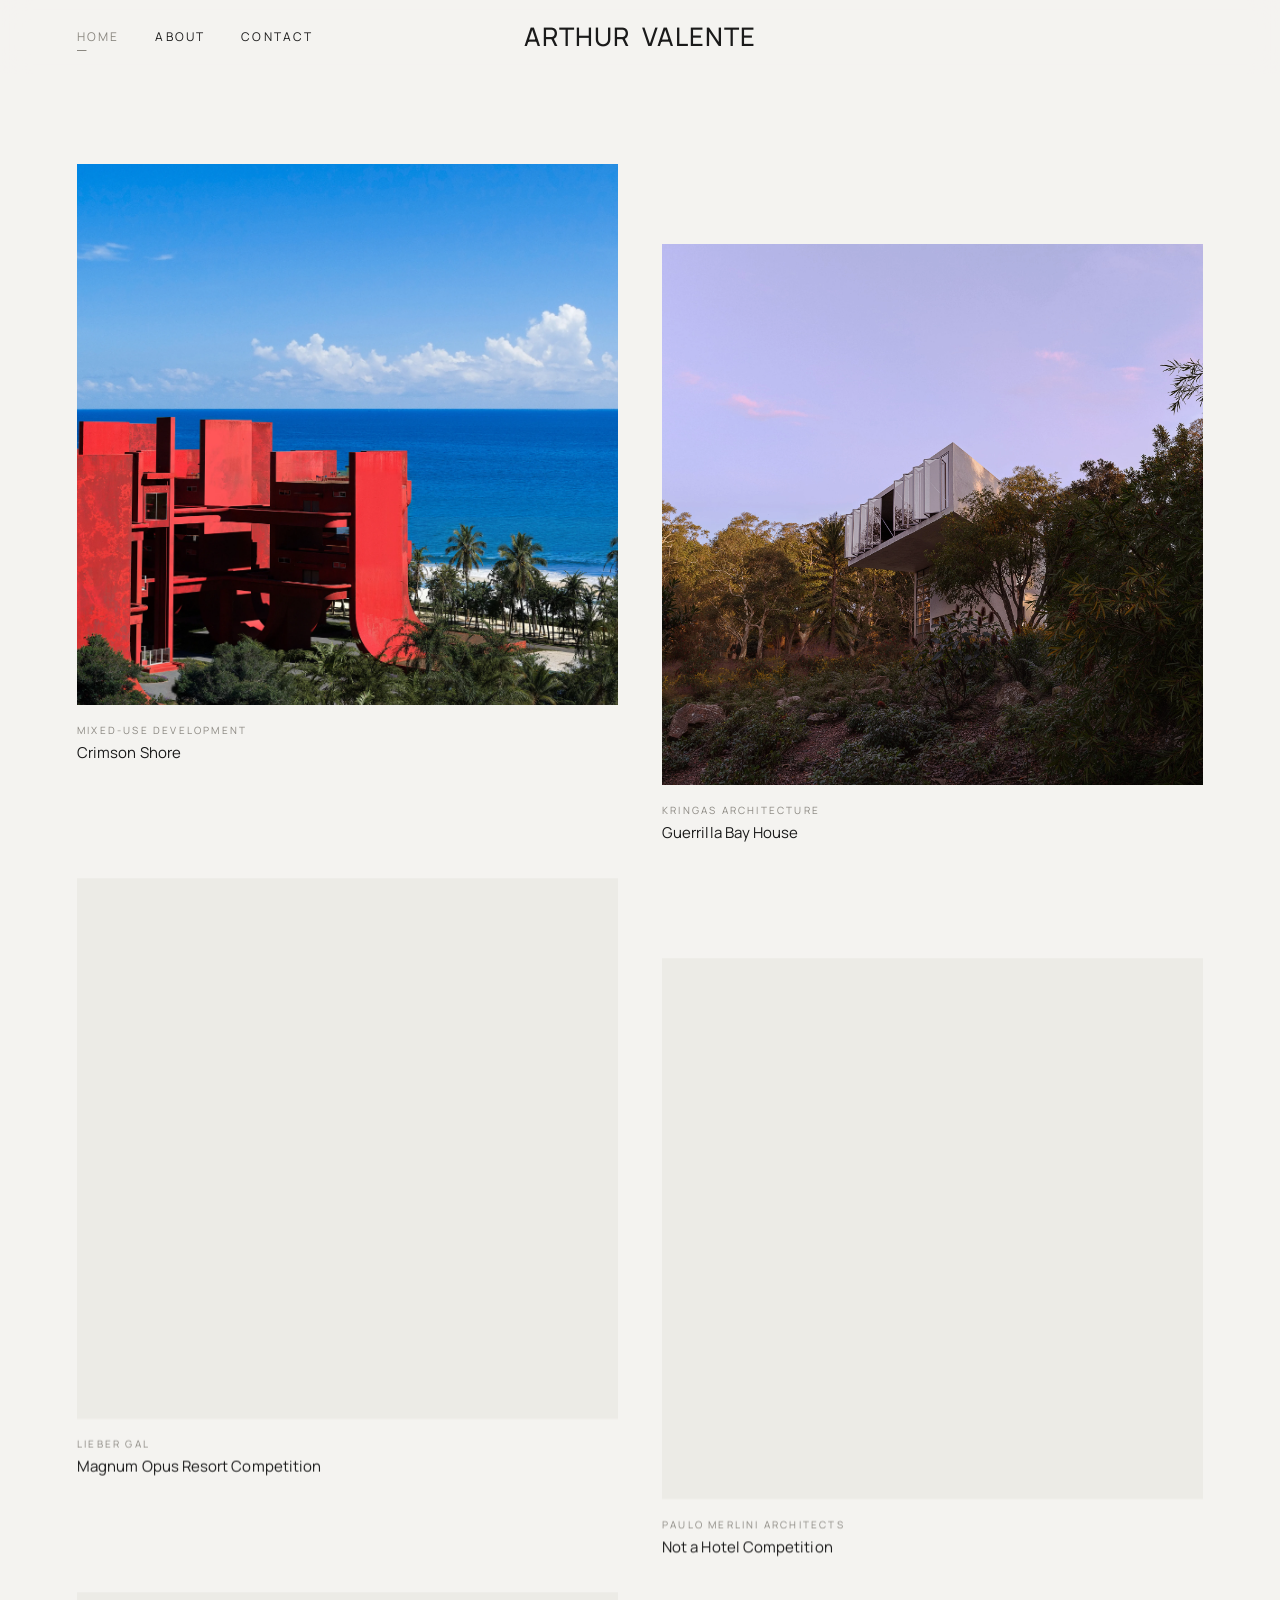
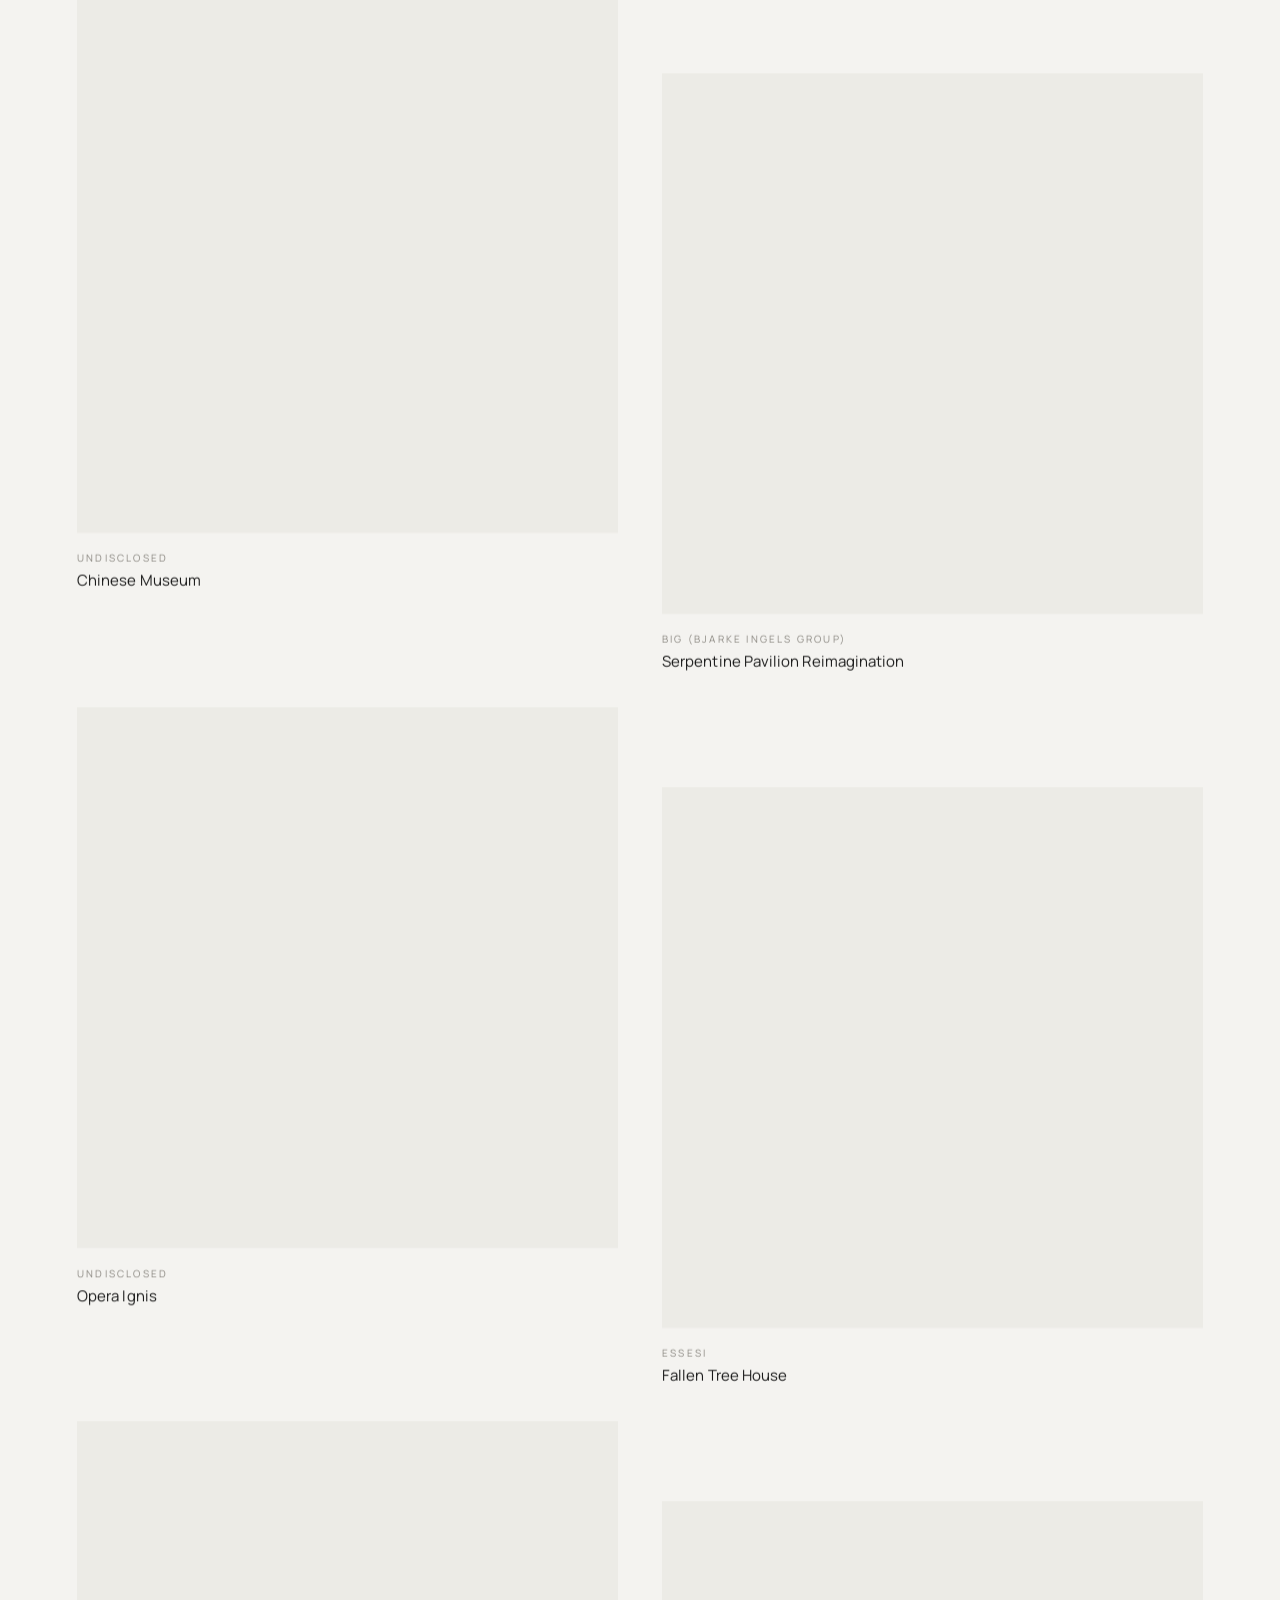
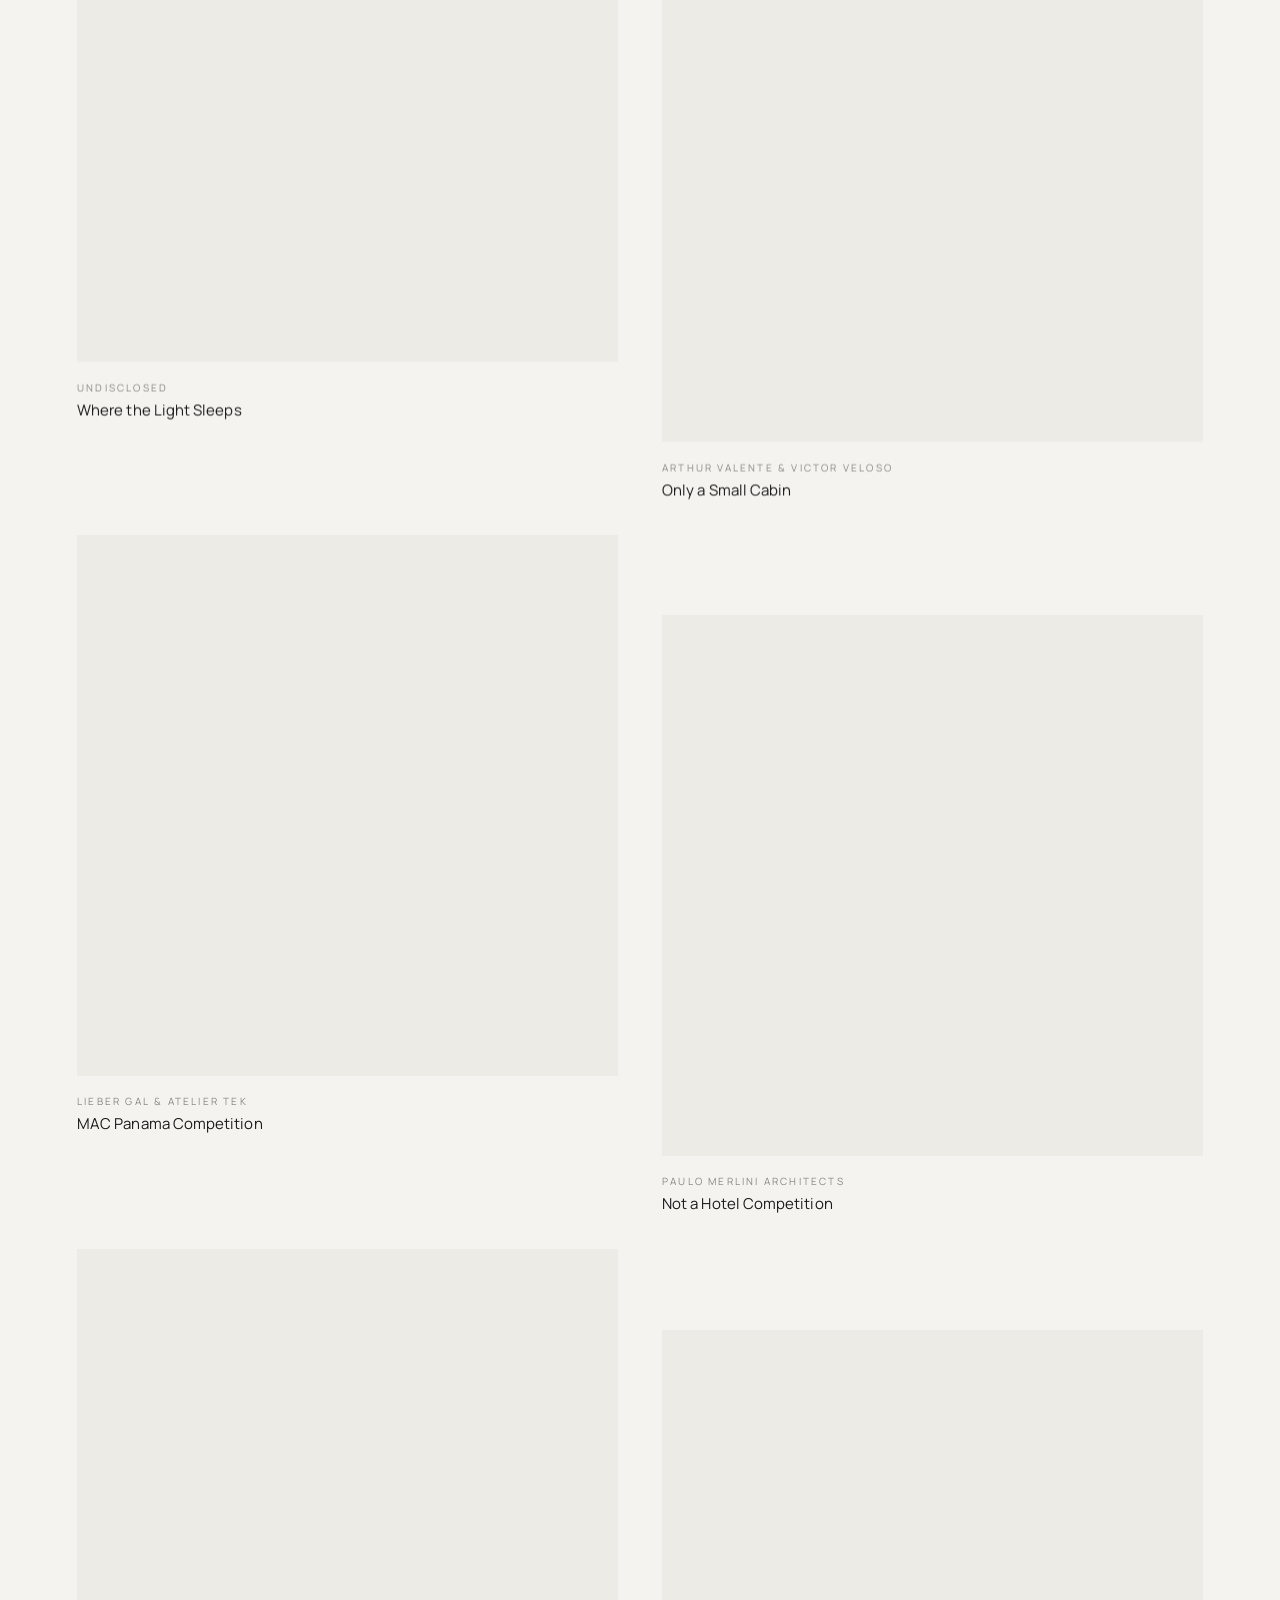
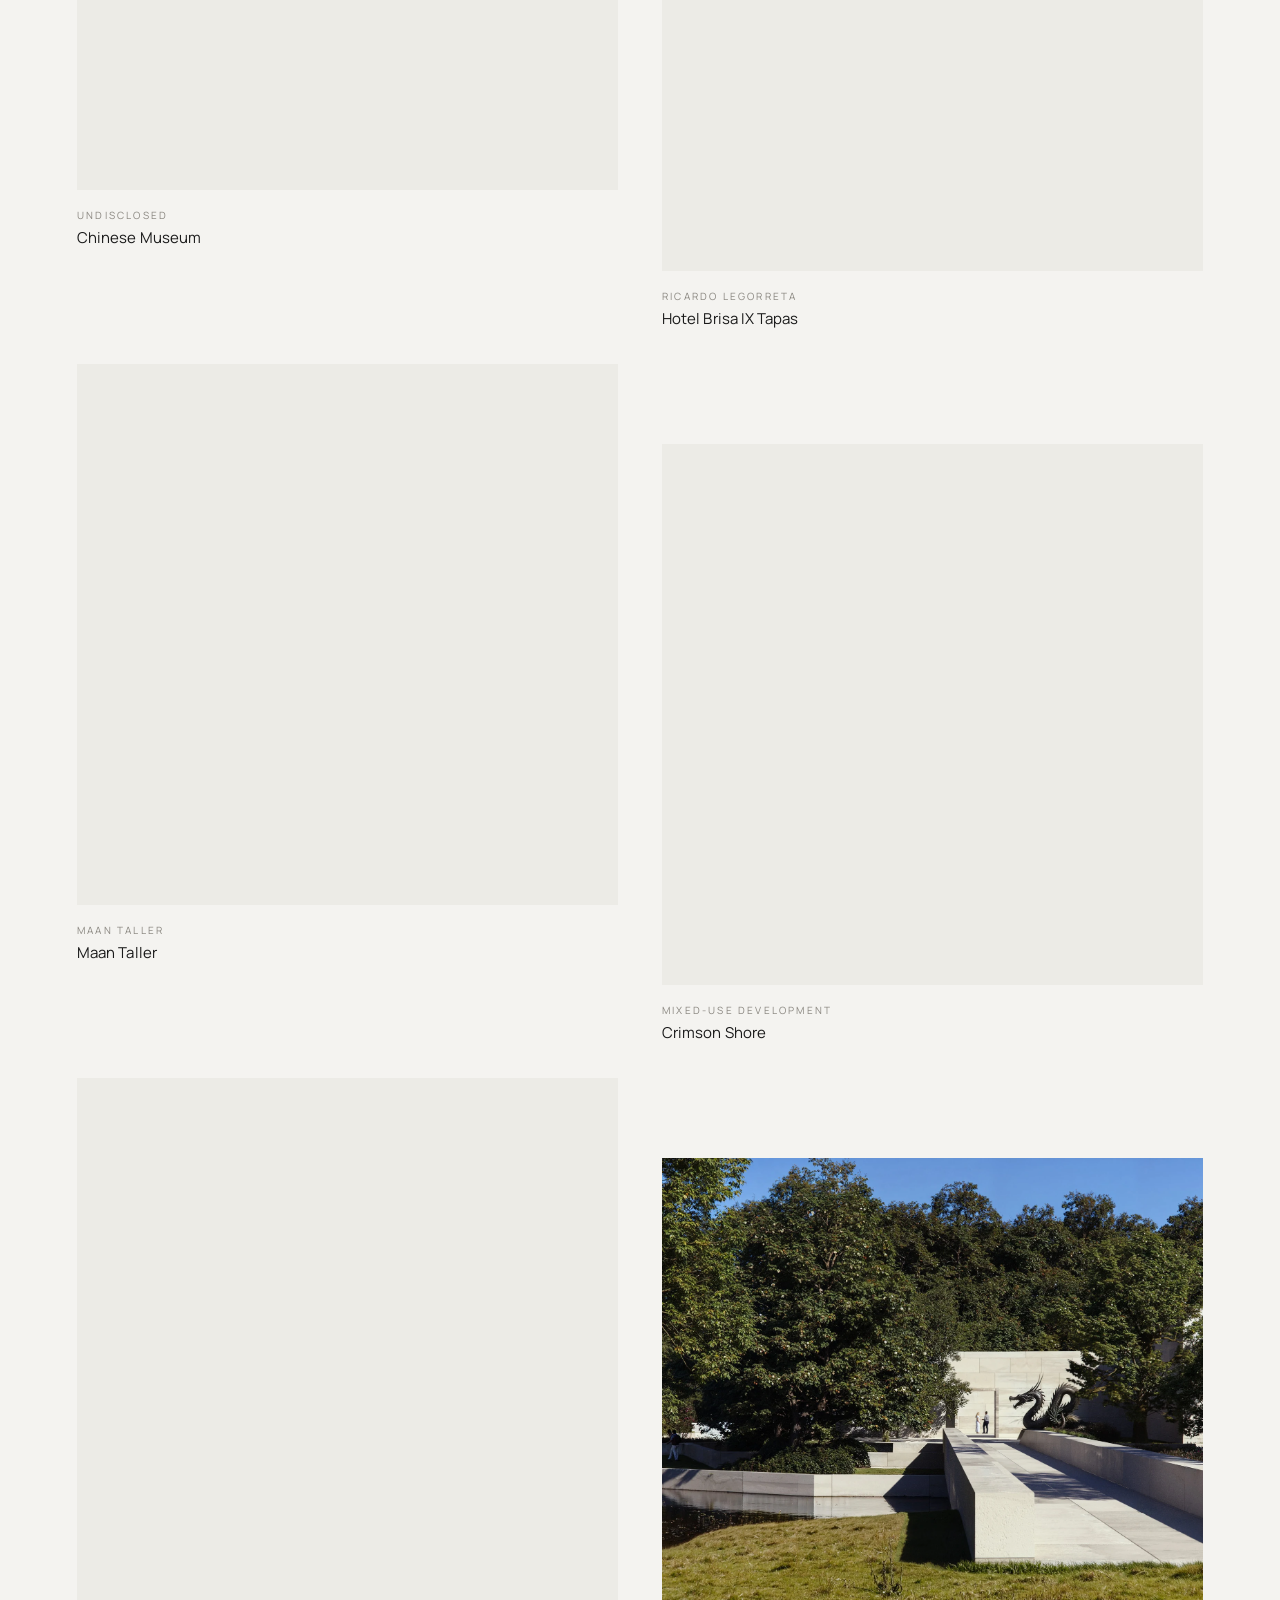
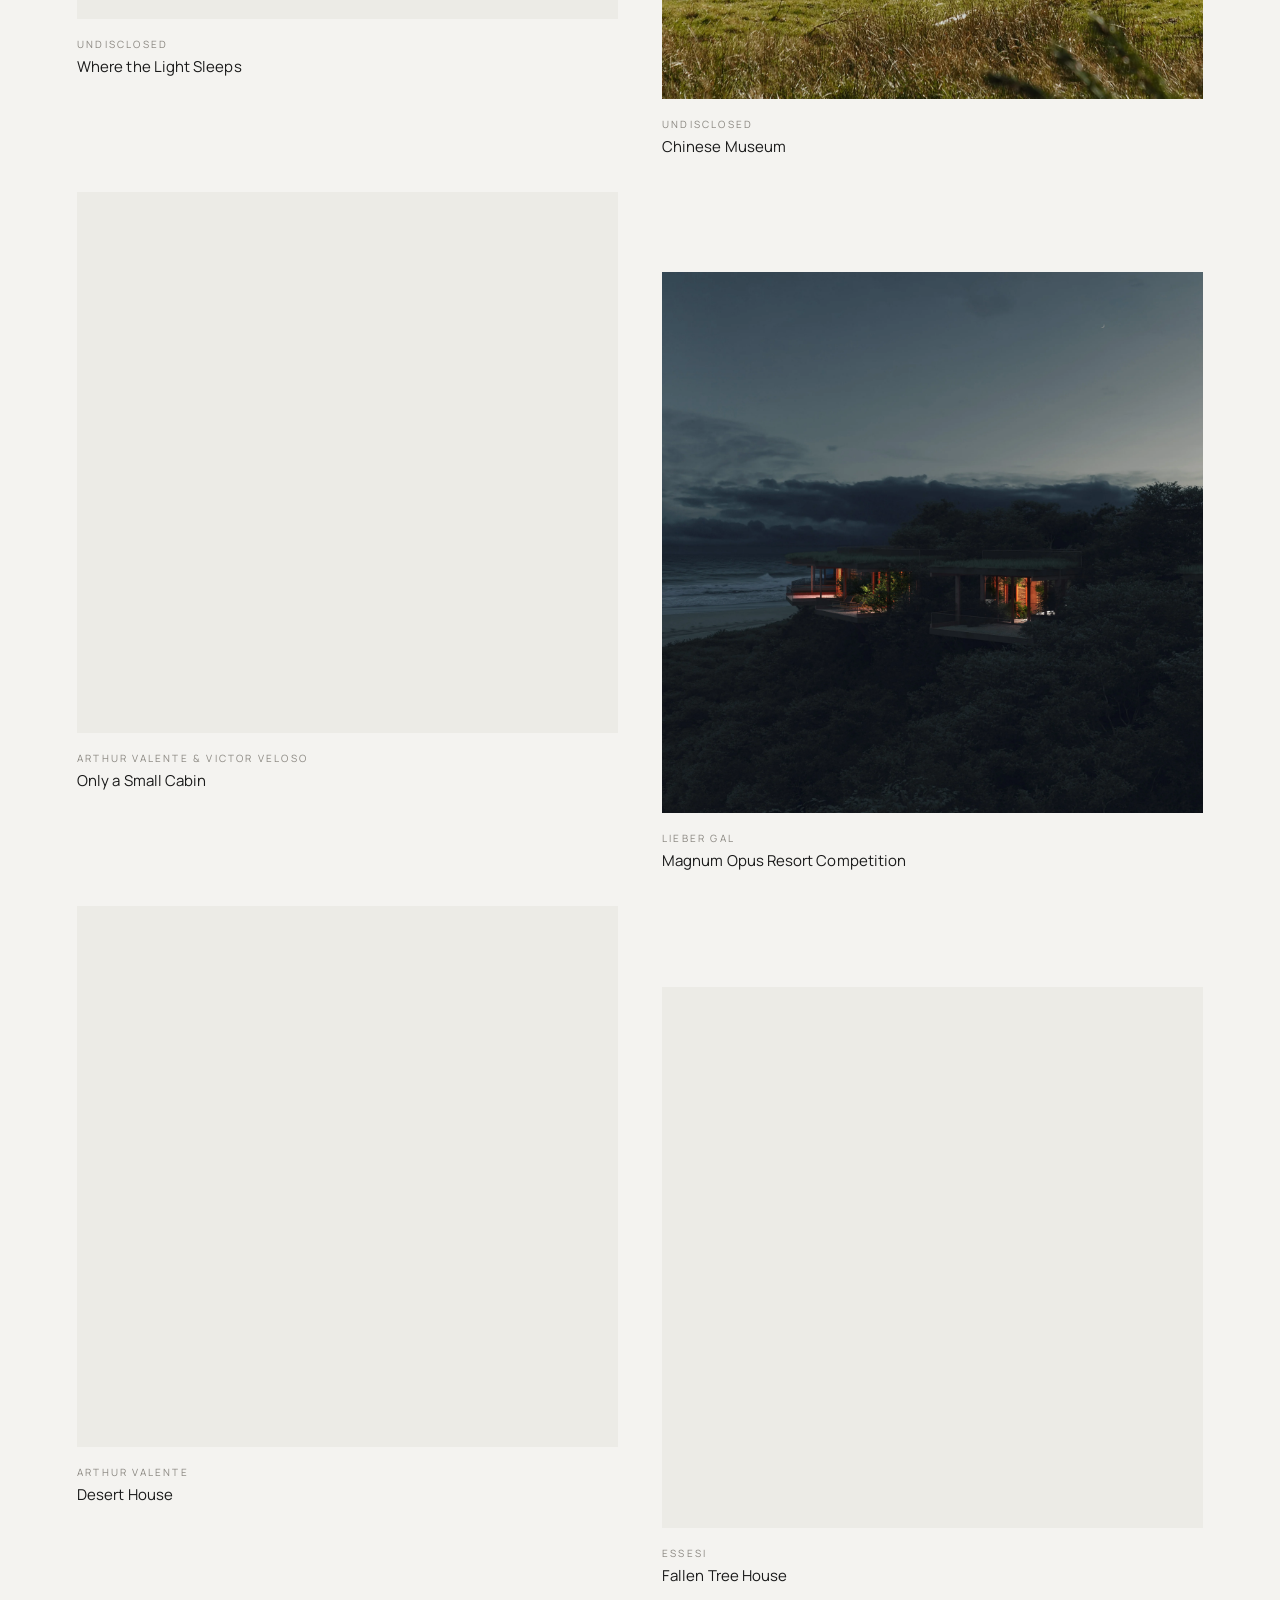
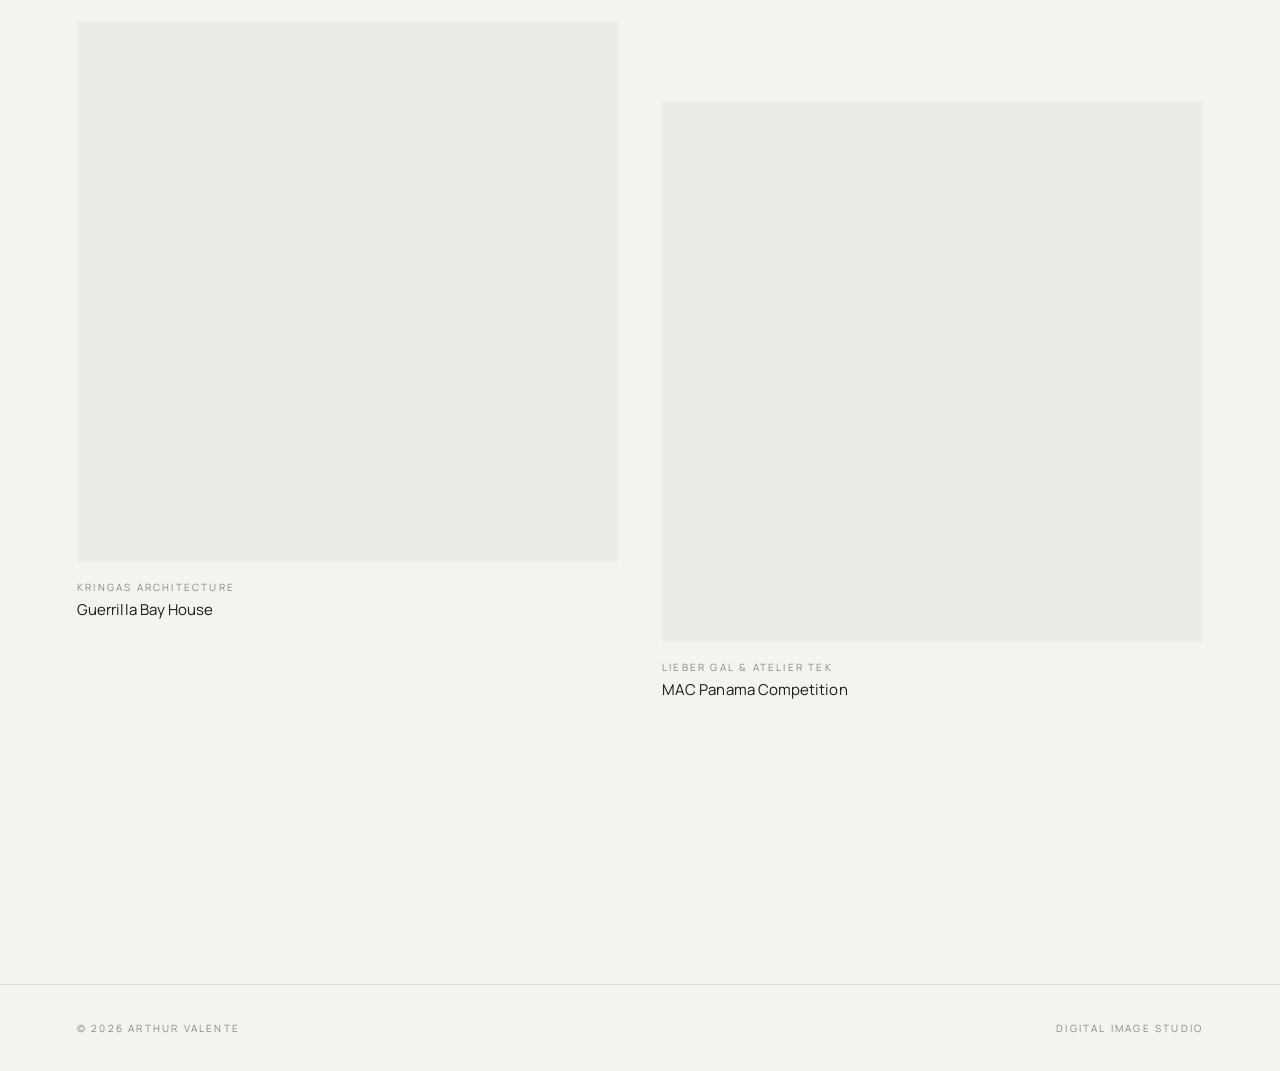
==== index.html @ 37b12c0d "Add Guerrilla Bay House project + SEO improvements (JSON-LD, meta tags, about paragraph)" ====
<!DOCTYPE html>
<html lang="en">
<head>
  <meta charset="UTF-8"/>
  <meta name="viewport" content="width=device-width, initial-scale=1.0"/>
  <meta name="description" content="Architectural visualization by Arthur Valente at arthurvalente.com. Senior artist formerly at MIR and Brick Visual, working with architects worldwide."/>
  <title>Arthur Valente | arthurvalente.com — Architectural Visualization</title>

  <!-- Favicon & icons -->
  <link rel="icon" type="image/svg+xml" href="favicon.svg"/>
  <link rel="apple-touch-icon" href="favicon.svg"/>

  <!-- Open Graph / social preview -->
  <meta property="og:type" content="website"/>
  <meta property="og:url" content="https://arthurvalente.com/"/>
  <meta property="og:title" content="Arthur Valente — Architectural Visualization"/>
  <meta property="og:description" content="Architectural visualization by Arthur Valente at arthurvalente.com. Senior artist formerly at MIR and Brick Visual, working with architects worldwide."/>
  <meta property="og:image" content="https://arthurvalente.com/Crimson_Shore1.webp"/>
  <meta property="og:image:width" content="1600"/>
  <meta property="og:image:height" content="1600"/>
  <meta property="og:site_name" content="Arthur Valente"/>
  <meta name="twitter:card" content="summary_large_image"/>
  <meta name="twitter:title" content="Arthur Valente — Architectural Visualization"/>
  <meta name="twitter:description" content="Architectural visualization by Arthur Valente at arthurvalente.com. Senior artist formerly at MIR and Brick Visual, working with architects worldwide."/>
  <meta name="twitter:image" content="https://arthurvalente.com/Crimson_Shore1.webp"/>

  <!-- Structured data: Person schema for SEO -->
  <script type="application/ld+json">
  {
    "@context": "https://schema.org",
    "@type": "Person",
    "name": "Arthur Valente",
    "jobTitle": "Architectural Visualization Artist",
    "nationality": "Brazilian",
    "url": "https://arthurvalente.com",
    "sameAs": [
      "https://www.behance.net/arthursvalente",
      "https://www.cgarchitect.com/members/arthursvalente",
      "https://www.linkedin.com/in/arthur-valente-7b4149216/",
      "https://www.instagram.com/arthursvalente/"
    ]
  }
  </script>
  <link rel="preconnect" href="https://fonts.googleapis.com"/>
  <link rel="preconnect" href="https://fonts.gstatic.com" crossorigin/>
  <link href="https://fonts.googleapis.com/css2?family=Manrope:wght@200;300;400;500;600&display=swap" rel="stylesheet"/>
  <link rel="stylesheet" href="styles.css?v=15"/>
  <link rel="preload" as="image" href="2548_NOH_Among the Trees_emberatelier.com.webp" fetchpriority="high"/>
</head>
<body>

  <nav class="site-nav">
    <a class="nav-logo" href="index.html">ARTHUR&nbsp;&nbsp;VALENTE</a>
    <ul class="nav-links">
      <li><a href="index.html">Home</a></li>
      <li><a href="about.html">About</a></li>
      <li><a href="contact.html">Contact</a></li>
    </ul>
  </nav>

  <main class="work">
    <div class="columns-wrap">
      <div class="col col-left" id="colLeft"></div>
      <div class="col col-right" id="colRight"></div>
    </div>
  </main>

  <footer>
    <span>© 2026 Arthur Valente</span>
    <span>Digital Image Studio</span>
  </footer>

  <script src="projects.js?v=31"></script>
  <script src="app.js?v=7"></script>
  <script>
    (function () {
      var colLeft = document.getElementById('colLeft');
      var colRight = document.getElementById('colRight');

      var globalIndex = 0;
      function renderColumn(target, entries) {
        var html = '';
        entries.forEach(function (entry) {
          var project = window.PROJECT_MAP[entry.slug];
          if (!project) return;
          var img = project.images[entry.image];
          if (!img) return;
          var isPriority = globalIndex < 2;
          var loadingAttr = isPriority ? 'eager' : 'lazy';
          var fetchAttr   = isPriority ? 'high' : 'low';
          var positionStyle = img.position ? ' style="object-position:' + img.position + ';"' : '';
          var aspectAttr = entry.aspect ? ' data-aspect="' + entry.aspect + '"' : '';
          // Prefer image's own alt (rich, descriptive); fall back to title + caption
          var altText = img.alt || (project.title + (img.caption ? ' · ' + img.caption : ''));
          var altEscaped = altText.replace(/"/g, '&quot;');
          html +=
            '<a class="project-card" href="project.html?slug=' + encodeURIComponent(project.slug) +
            '"' + aspectAttr + ' data-cursor="image" data-cursor-label="" data-reveal>' +
              '<div class="card-inner">' +
                '<div class="media">' +
                  '<img src="' + img.src + '" alt="' + altEscaped + '"' +
                    ' loading="' + loadingAttr + '" decoding="async" fetchpriority="' + fetchAttr + '"' +
                    positionStyle + '/>' +
                '</div>' +
                '<div class="project-meta">' +
                  '<p class="project-sub">' + project.client + '</p>' +
                  '<p class="project-title">' + project.title + '</p>' +
                '</div>' +
              '</div>' +
            '</a>';
          globalIndex++;
        });
        target.innerHTML = html;
      }

      renderColumn(colLeft, window.GRID.left);
      renderColumn(colRight, window.GRID.right);

      // Re-run reveal + lazy setup for freshly inserted elements
      var cards = document.querySelectorAll('.project-card');
      var io = new IntersectionObserver(function (entries) {
        entries.forEach(function (entry) {
          if (entry.isIntersecting) {
            entry.target.classList.add('visible');
            io.unobserve(entry.target);
          }
        });
      }, { threshold: 0.08, rootMargin: '0px 0px -40px 0px' });

      cards.forEach(function (card, i) {
        // Subtle staggered delay based on position in column
        var col = card.parentElement;
        var siblings = Array.prototype.slice.call(col.children);
        var localIdx = siblings.indexOf(card);
        card.style.transitionDelay = (Math.min(localIdx, 5) * 45) + 'ms';
        io.observe(card);

        var media = card.querySelector('.media');
        var img = media.querySelector('img');
        if (img.complete && img.naturalWidth > 0) {
          media.classList.add('loaded');
        } else {
          img.addEventListener('load', function () { media.classList.add('loaded'); }, { once: true });
          img.addEventListener('error', function () { media.classList.add('loaded'); }, { once: true });
        }
      });

      // ────────────────────────────────────────────────────────────────────
      // PARALLAX — left column drifts down, right column drifts up.
      // Subtle, ~40px max offset on a long page. Lerp-smoothed.
      // Skipped on touch devices and reduced-motion users.
      // ────────────────────────────────────────────────────────────────────
      var prefersReduced = window.matchMedia('(prefers-reduced-motion: reduce)').matches;
      var isCoarse = window.matchMedia('(pointer: coarse)').matches;
      if (!prefersReduced && !isCoarse) {
        var leftInners  = document.querySelectorAll('.col-left  .card-inner');
        var rightInners = document.querySelectorAll('.col-right .card-inner');
        var speed = 0.018;  // gentler — aspect ratios vary so columns aren't symmetric
        var maxOffset = 24; // tight cap to prevent visual mis-pairing
        var currentY = 0, targetY = 0, rafId = null;

        function clamp(v, min, max) { return Math.max(min, Math.min(max, v)); }

        function tick() {
          currentY += (targetY - currentY) * 0.1;
          var raw = currentY * speed;
          var off = clamp(raw, -maxOffset, maxOffset);
          var yLeft  = off.toFixed(2);
          var yRight = (-off).toFixed(2);
          for (var i = 0; i < leftInners.length;  i++) leftInners[i].style.transform  = 'translate3d(0,' + yLeft  + 'px,0)';
          for (var j = 0; j < rightInners.length; j++) rightInners[j].style.transform = 'translate3d(0,' + yRight + 'px,0)';
          if (Math.abs(targetY - currentY) > 0.4) {
            rafId = requestAnimationFrame(tick);
          } else {
            rafId = null;
          }
        }

        window.addEventListener('scroll', function () {
          targetY = window.scrollY;
          if (!rafId) rafId = requestAnimationFrame(tick);
        }, { passive: true });
      }
    })();
  </script>
</body>
</html>
---- styles.css ----
/* ==========================================================================
   Arthur Valente — Architectural Visualization Studio
   Shared design system
   ========================================================================== */

*, *::before, *::after { box-sizing: border-box; margin: 0; padding: 0; }

:root {
  /* Palette */
  --bg: #f4f3f0;
  --bg-soft: #ecebe6;
  --ink: #1a1a1a;
  --ink-soft: #2a2a2a;
  --muted: #8a8780;
  --muted-soft: #b8b5ad;
  --line: #dedbd2;
  --line-soft: #e8e6df;

  /* Typography */
  --font: 'Manrope', 'Inter', 'Helvetica Neue', sans-serif;

  /* Easing */
  --ease-out-expo: cubic-bezier(0.16, 1, 0.3, 1);
  --ease-in-out-cubic: cubic-bezier(0.65, 0, 0.35, 1);
  --ease-out-cubic: cubic-bezier(0.33, 1, 0.68, 1);
  --ease-in-out-quart: cubic-bezier(0.76, 0, 0.24, 1);
  --ease-out-quart: cubic-bezier(0.25, 1, 0.5, 1);

  /* Durations */
  --t-fast: 220ms;
  --t-mid: 400ms;
  --t-slow: 700ms;
  --t-page: 340ms;

  /* Layout */
  --pad-x-desktop: clamp(40px, 6vw, 120px);
  --pad-x-mobile: 22px;
  --grid-gap: clamp(16px, 2vw, 28px);
}

html { background: var(--bg); }
body {
  background: var(--bg);
  color: var(--ink);
  font-family: var(--font);
  font-weight: 400;
  min-height: 100vh;
  overflow-x: hidden;
  -webkit-font-smoothing: antialiased;
  -moz-osx-font-smoothing: grayscale;
  text-rendering: optimizeLegibility;
}

img {
  display: block;
  max-width: 100%;
  -webkit-user-drag: none;
  -khtml-user-drag: none;
  -moz-user-drag: none;
  -o-user-drag: none;
  user-drag: none;
  -webkit-user-select: none;
  -moz-user-select: none;
  -ms-user-select: none;
  user-select: none;
  -webkit-touch-callout: none; /* iOS long-press save */
  pointer-events: none; /* clicks pass to parent .media for lightbox/nav */
}
a { color: inherit; text-decoration: none; }
button { font-family: inherit; background: none; border: none; cursor: pointer; color: inherit; }

::selection { background: var(--ink); color: var(--bg); }

/* ──────────────────────────────────────────────────────────────────────────
   PAGE TRANSITIONS
   ────────────────────────────────────────────────────────────────────────── */
.page-veil {
  position: fixed; inset: 0; z-index: 9000;
  background: var(--bg);
  pointer-events: none;
  opacity: 0;
  transition: opacity var(--t-page) var(--ease-in-out-quart);
}
.page-veil.in { opacity: 1; pointer-events: auto; }

body {
  opacity: 0;
  transition: opacity var(--t-page) var(--ease-out-expo);
}
body.loaded { opacity: 1; }

/* ──────────────────────────────────────────────────────────────────────────
   NAVIGATION
   ────────────────────────────────────────────────────────────────────────── */
nav.site-nav {
  position: fixed; top: 0; left: 0; right: 0; z-index: 100;
  display: flex; align-items: center;
  padding: 22px var(--pad-x-desktop);
  background: rgba(244, 243, 240, 0.78);
  backdrop-filter: saturate(140%) blur(14px);
  -webkit-backdrop-filter: saturate(140%) blur(14px);
  border-bottom: 1px solid transparent;
  transition: border-color var(--t-mid) var(--ease-out-cubic),
              padding var(--t-mid) var(--ease-out-cubic),
              background-color var(--t-mid) var(--ease-out-cubic);
}
nav.site-nav.scrolled {
  border-bottom-color: var(--line);
  padding-top: 14px; padding-bottom: 14px;
  background: rgba(244, 243, 240, 0.92);
}

.nav-links { display: flex; gap: 36px; list-style: none; }
.nav-links a {
  position: relative;
  display: inline-block;
  font-size: 12px; font-weight: 400;
  letter-spacing: 0.18em;
  text-transform: uppercase;
  color: var(--ink);
  padding: 6px 0;
  transition: color var(--t-fast) var(--ease-out-cubic);
}
.nav-links a::after {
  content: '';
  position: absolute;
  left: 0; right: 0; bottom: 0;
  height: 1px;
  background: currentColor;
  transform: scaleX(0);
  transform-origin: right center;
  transition: transform var(--t-mid) var(--ease-in-out-cubic);
}
.nav-links a:hover::after { transform: scaleX(1); transform-origin: left center; }
.nav-links a.active { color: var(--muted); }
.nav-links a.active::after {
  transform: scaleX(0.22);
  transform-origin: left center;
  background: var(--muted);
}

.nav-logo {
  position: absolute; left: 50%; transform: translateX(-50%);
  font-size: clamp(22px, 2vw, 28px);
  font-weight: 500;
  letter-spacing: 0.04em;
  white-space: nowrap;
  color: var(--ink);
  transition: opacity var(--t-fast) var(--ease-out-cubic);
}
.nav-logo:hover { opacity: 0.55; }

/* ──────────────────────────────────────────────────────────────────────────
   CUSTOM CURSOR
   ────────────────────────────────────────────────────────────────────────── */
.cursor-dot, .cursor-ring {
  position: fixed; top: 0; left: 0;
  pointer-events: none;
  border-radius: 50%;
  z-index: 9998;
  mix-blend-mode: difference;
  will-change: transform;
  opacity: 0;
  transition: opacity 0.3s ease;
}
body.cursor-ready .cursor-dot,
body.cursor-ready .cursor-ring { opacity: 1; }

.cursor-dot {
  width: 5px; height: 5px;
  background: #ffffff;
  transform: translate3d(-50%, -50%, 0);
  transition: opacity 0.3s ease, transform 0.18s var(--ease-out-cubic),
              width 0.3s var(--ease-out-cubic), height 0.3s var(--ease-out-cubic);
}

.cursor-ring {
  width: 34px; height: 34px;
  border: 1px solid #ffffff;
  display: flex; align-items: center; justify-content: center;
  transition: opacity 0.3s ease,
              width 0.45s var(--ease-out-expo),
              height 0.45s var(--ease-out-expo),
              background-color 0.3s var(--ease-out-cubic),
              border-color 0.3s var(--ease-out-cubic);
}
.cursor-ring .cursor-label {
  font-size: 9px;
  letter-spacing: 0.22em;
  color: #fff;
  text-transform: uppercase;
  opacity: 0;
  transition: opacity 0.25s var(--ease-out-cubic);
  transform: translateY(0);
}

.cursor-ring.hover-img {
  width: 58px; height: 58px;
  background: rgba(255, 255, 255, 0.06);
}
.cursor-ring.hover-img .cursor-label { opacity: 0.95; font-size: 8px; letter-spacing: 0.18em; }

.cursor-ring.hover-link {
  width: 12px; height: 12px;
  background: #ffffff;
}

.cursor-ring.hover-close {
  width: 48px; height: 48px;
  background: rgba(255, 255, 255, 0.08);
}
.cursor-ring.hover-close .cursor-label { opacity: 0.95; font-size: 8px; letter-spacing: 0.18em; }

body.cursor-ready,
body.cursor-ready * { cursor: none !important; }

@media (hover: none), (pointer: coarse) {
  .cursor-dot, .cursor-ring { display: none !important; }
  body, body * { cursor: auto !important; }
}

/* Reduce motion respect */
@media (prefers-reduced-motion: reduce) {
  *, *::before, *::after {
    animation-duration: 0.01ms !important;
    animation-iteration-count: 1 !important;
    transition-duration: 0.01ms !important;
    scroll-behavior: auto !important;
  }
  .cursor-dot, .cursor-ring { display: none !important; }
}

/* ──────────────────────────────────────────────────────────────────────────
   IMAGES — Lazy fade-in
   ────────────────────────────────────────────────────────────────────────── */
.media {
  position: relative;
  overflow: hidden;
  background: var(--bg-soft);
}
.media::before {
  content: '';
  position: absolute; inset: 0;
  background: linear-gradient(135deg, var(--bg-soft) 0%, #e3e1da 50%, var(--bg-soft) 100%);
  background-size: 200% 200%;
  animation: shimmer 1.8s linear infinite;
  opacity: 0.6;
  transition: opacity 0.5s var(--ease-out-cubic);
}
.media.loaded::before { opacity: 0; }
@keyframes shimmer {
  0% { background-position: 0% 0%; }
  100% { background-position: 200% 200%; }
}

.media picture { display: block; width: 100%; height: 100%; }
.media img,
.media video {
  width: 100%; height: 100%;
  object-fit: cover;
  display: block;
  opacity: 0;
  transition: opacity 0.7s var(--ease-out-expo), transform 1.2s var(--ease-out-expo);
}
.media.loaded img,
.media.loaded video { opacity: 1; }
.media video {
  pointer-events: none; /* same protection as img */
  -webkit-user-select: none;
  user-select: none;
  -webkit-user-drag: none;
}

/* ──────────────────────────────────────────────────────────────────────────
   FOOTER
   ────────────────────────────────────────────────────────────────────────── */
footer {
  margin-top: 140px;
  padding: 36px var(--pad-x-desktop);
  display: flex; justify-content: space-between; align-items: center;
  border-top: 1px solid var(--line);
}
footer span {
  font-size: 10px; font-weight: 400;
  letter-spacing: 0.22em;
  text-transform: uppercase;
  color: var(--muted);
}

/* ──────────────────────────────────────────────────────────────────────────
   PORTFOLIO GRID  (index.html)
   ────────────────────────────────────────────────────────────────────────── */
.intro {
  padding: 130px var(--pad-x-desktop) 60px;
  display: flex; flex-direction: column; gap: 14px;
}
.intro .eyebrow {
  font-size: 10px; letter-spacing: 0.28em; text-transform: uppercase;
  color: var(--muted);
  opacity: 0; transform: translateY(8px);
  animation: fadeUp 0.9s var(--ease-out-expo) 0.15s forwards;
}
.intro h1 {
  font-size: clamp(28px, 4.6vw, 64px);
  font-weight: 300; line-height: 1.05;
  letter-spacing: -0.01em;
  max-width: 18ch;
  opacity: 0; transform: translateY(14px);
  animation: fadeUp 1s var(--ease-out-expo) 0.28s forwards;
}
.intro h1 em {
  font-style: italic; font-weight: 200;
  color: var(--muted);
}

main.work { padding: 140px var(--pad-x-desktop) 120px; }

.columns-wrap {
  display: grid;
  grid-template-columns: 1fr 1fr;
  column-gap: clamp(28px, 3.5vw, 56px);
  align-items: start;
}
.col { display: flex; flex-direction: column; gap: clamp(80px, 9vw, 140px); }
.col-right { padding-top: clamp(60px, 10vw, 160px); }

.project-card {
  display: block;
  opacity: 0; transform: translateY(24px);
  transition: opacity 0.7s var(--ease-out-expo), transform 0.7s var(--ease-out-expo);
}
.project-card.visible { opacity: 1; transform: translateY(0); }

.project-card .card-inner {
  display: block;
  will-change: transform;
}
.project-card .media {
  aspect-ratio: 1 / 1;
}
.project-card[data-aspect="wide"]  .media { aspect-ratio: 16 / 10; }
.project-card[data-aspect="tall"]  .media { aspect-ratio: 4 / 5; }
.project-card[data-aspect="square"] .media { aspect-ratio: 1 / 1; }
.project-card .media img {
  transform: scale(1.001);
}
.project-card:hover .media img {
  transform: scale(1.045);
}

.project-meta {
  margin-top: 18px;
  display: flex; flex-direction: column; gap: 6px;
  transition: transform var(--t-mid) var(--ease-out-cubic);
}
.project-card:hover .project-meta { transform: translateX(2px); }

.project-sub {
  font-size: 10px; font-weight: 400;
  letter-spacing: 0.22em;
  text-transform: uppercase;
  color: var(--muted);
}
.project-title {
  font-size: 15px; font-weight: 400;
  letter-spacing: 0.005em;
  line-height: 1.35;
  color: var(--ink);
}

/* ──────────────────────────────────────────────────────────────────────────
   ABOUT
   ────────────────────────────────────────────────────────────────────────── */
main.about {
  padding: 180px var(--pad-x-desktop) 100px;
  max-width: 800px;
}

.about-eyebrow {
  font-size: 10px; font-weight: 400;
  letter-spacing: 0.28em;
  color: var(--muted);
  text-transform: uppercase;
  margin-bottom: 48px;
  opacity: 0; transform: translateY(10px);
  animation: fadeUp 0.9s var(--ease-out-expo) 0.1s forwards;
}

.about-text .lede {
  font-size: clamp(17px, 1.5vw, 20px);
  font-weight: 300; line-height: 1.5;
  letter-spacing: -0.005em;
  margin-bottom: 28px;
  max-width: 56ch;
  opacity: 0; transform: translateY(14px);
  animation: fadeUp 1s var(--ease-out-expo) 0.25s forwards;
}
.about-text p {
  font-size: 15px; font-weight: 300;
  line-height: 1.85; letter-spacing: 0.01em;
  color: var(--ink-soft);
  margin-bottom: 18px;
  opacity: 0; transform: translateY(14px);
  animation: fadeUp 1s var(--ease-out-expo) forwards;
}
.about-text p:nth-of-type(1) { animation-delay: 0.4s; }
.about-text p:nth-of-type(2) { animation-delay: 0.5s; }
.about-text p:nth-of-type(3) { animation-delay: 0.6s; }

.detail-block {
  padding: 22px 0;
  border-top: 1px solid var(--line);
  opacity: 0; transform: translateY(12px);
  animation: fadeUp 0.9s var(--ease-out-expo) forwards;
}
.detail-block:last-child { border-bottom: 1px solid var(--line); }
.detail-block:nth-of-type(1) { animation-delay: 0.45s; }
.detail-block:nth-of-type(2) { animation-delay: 0.55s; }
.detail-block:nth-of-type(3) { animation-delay: 0.65s; }
.detail-block:nth-of-type(4) { animation-delay: 0.75s; }

.detail-label {
  font-size: 10px; font-weight: 400;
  letter-spacing: 0.22em; text-transform: uppercase;
  color: var(--muted);
  margin-bottom: 10px;
}
.detail-value {
  font-size: 14px; font-weight: 300;
  letter-spacing: 0.01em; line-height: 1.7;
}

/* ──────────────────────────────────────────────────────────────────────────
   CONTACT
   ────────────────────────────────────────────────────────────────────────── */
main.contact {
  min-height: calc(100vh - 200px);
  display: flex; flex-direction: column;
  justify-content: center;
  padding: 180px var(--pad-x-desktop) 100px;
  max-width: 1200px;
}

.contact-eyebrow {
  font-size: 10px; letter-spacing: 0.28em; text-transform: uppercase;
  color: var(--muted);
  margin-bottom: 28px;
  opacity: 0; transform: translateY(10px);
  animation: fadeUp 0.9s var(--ease-out-expo) 0.1s forwards;
}

.contact-links {
  display: flex; flex-direction: column;
  gap: 14px;
}
.contact-link {
  display: inline-block;
  width: fit-content;
  font-size: clamp(20px, 2vw, 28px);
  font-weight: 300;
  letter-spacing: -0.005em;
  color: var(--ink);
  opacity: 0; transform: translateY(10px);
  animation: fadeUp 0.9s var(--ease-out-expo) forwards;
  transition: opacity var(--t-fast) var(--ease-out-cubic),
              transform var(--t-mid) var(--ease-out-cubic);
}
.contact-link:nth-of-type(1) { animation-delay: 0.25s; }
.contact-link:nth-of-type(2) { animation-delay: 0.35s; }
.contact-link:hover { opacity: 0.55; transform: translate(4px, 0); }

/* ──────────────────────────────────────────────────────────────────────────
   PROJECT PAGE
   ────────────────────────────────────────────────────────────────────────── */
.project-back {
  position: fixed;
  top: 100px;
  left: var(--pad-x-desktop);
  z-index: 90;
  display: inline-flex; align-items: center; gap: 14px;
  padding: 10px 14px;
  font-size: 10px;
  letter-spacing: 0.22em;
  text-transform: uppercase;
  color: #ffffff;
  mix-blend-mode: difference;
  opacity: 0;
  animation: backFadeIn 0.9s var(--ease-out-expo) 0.55s forwards;
  transition: opacity var(--t-fast) var(--ease-out-cubic), gap var(--t-mid) var(--ease-out-cubic);
}
.project-back:hover { opacity: 1; gap: 22px; }
.project-back .back-arrow {
  position: relative;
  display: inline-block;
  width: 22px; height: 1px;
  background: currentColor;
  transition: width var(--t-mid) var(--ease-out-cubic);
}
.project-back .back-arrow::after {
  content: '';
  position: absolute;
  left: 0; top: 50%;
  width: 7px; height: 7px;
  border-left: 1px solid currentColor;
  border-bottom: 1px solid currentColor;
  transform: translateY(-50%) rotate(45deg);
}
.project-back:hover .back-arrow { width: 32px; }

@keyframes backFadeIn { to { opacity: 0.85; } }

.project-hero {
  position: relative;
  width: 100%;
  height: clamp(60vh, 78vh, 88vh);
  margin-top: 84px;
  overflow: hidden;
  background: var(--bg-soft);
}
.project-hero .media { width: 100%; height: 100%; aspect-ratio: auto; }
.project-hero .media img,
.project-hero .media video {
  transform: scale(1.06);
  transition: opacity 0.9s var(--ease-out-expo), transform 4s var(--ease-out-expo);
}
.project-hero .media.loaded img,
.project-hero .media.loaded video { transform: scale(1); }

/* Single-image projects: show the full image at natural ratio, no cropping */
.project-hero.single {
  height: auto;
  max-width: 1600px;
  margin-left: auto;
  margin-right: auto;
}
.project-hero.single .media,
.project-hero.single .media picture {
  height: auto;
  aspect-ratio: auto;
}
.project-hero.single .media img,
.project-hero.single .media video {
  width: 100%;
  height: auto;
  max-height: 92vh;
  object-fit: contain;
  transform: none;
  transition: opacity 0.9s var(--ease-out-expo);
}
.project-hero.single .media.loaded img,
.project-hero.single .media.loaded video { transform: none; }
.project-hero.single .media::before { display: none; }

.project-header {
  padding: 80px var(--pad-x-desktop) 40px;
  display: grid;
  grid-template-columns: 1.4fr 1fr;
  gap: clamp(40px, 6vw, 100px);
  align-items: start;
}

.project-title-block {
  display: flex; flex-direction: column; gap: 14px;
}
.project-eyebrow {
  font-size: 10px; letter-spacing: 0.28em; text-transform: uppercase;
  color: var(--muted);
  opacity: 0; transform: translateY(10px);
  animation: fadeUp 0.9s var(--ease-out-expo) 0.2s forwards;
}
.project-h1 {
  font-size: clamp(30px, 4.2vw, 58px);
  font-weight: 300; line-height: 1.05;
  letter-spacing: -0.015em;
  opacity: 0; transform: translateY(14px);
  animation: fadeUp 1s var(--ease-out-expo) 0.32s forwards;
}
.project-client {
  font-size: 14px; letter-spacing: 0.06em;
  color: var(--muted); font-weight: 400;
  margin-top: 4px;
  opacity: 0; transform: translateY(10px);
  animation: fadeUp 0.9s var(--ease-out-expo) 0.42s forwards;
}

.project-info {
  display: grid;
  grid-template-columns: 1fr 1fr;
  gap: 24px 32px;
  padding-top: 14px;
}
.info-block {
  opacity: 0; transform: translateY(12px);
  animation: fadeUp 0.9s var(--ease-out-expo) forwards;
}
.info-block:nth-child(1) { animation-delay: 0.48s; }
.info-block:nth-child(2) { animation-delay: 0.56s; }
.info-block:nth-child(3) { animation-delay: 0.64s; }
.info-block:nth-child(4) { animation-delay: 0.72s; }

.info-label {
  font-size: 10px; letter-spacing: 0.22em; text-transform: uppercase;
  color: var(--muted); margin-bottom: 8px;
}
.info-value { font-size: 14px; font-weight: 400; letter-spacing: 0.005em; line-height: 1.6; }

.project-description {
  padding: 30px var(--pad-x-desktop) 80px;
  max-width: 850px;
}
.project-description p {
  font-size: clamp(15px, 1.3vw, 18px);
  font-weight: 300;
  line-height: 1.85;
  letter-spacing: 0.005em;
  color: var(--ink-soft);
  opacity: 0; transform: translateY(14px);
  animation: fadeUp 1s var(--ease-out-expo) 0.7s forwards;
}

.project-gallery {
  padding: 0 var(--pad-x-desktop) 100px;
  display: flex; flex-direction: column;
  gap: clamp(40px, 6vw, 90px);
}
.gallery-figure {
  opacity: 0; transform: translateY(32px);
  transition: opacity 0.75s var(--ease-out-expo), transform 0.75s var(--ease-out-expo);
}
.gallery-figure.visible { opacity: 1; transform: translateY(0); }
.gallery-figure .media {
  aspect-ratio: 16 / 10;
  cursor: zoom-in;
}
.gallery-figure.tall .media { aspect-ratio: 3 / 4; max-width: 75%; margin: 0 auto; }
.gallery-figure .media img { transition: opacity 0.7s var(--ease-out-expo), transform 1.4s var(--ease-out-expo); }
.gallery-figure:hover .media img { transform: scale(1.025); }

.gallery-caption {
  margin-top: 14px;
  font-size: 11px;
  letter-spacing: 0.16em;
  text-transform: uppercase;
  color: var(--muted);
}

.project-footer-nav {
  padding: 80px var(--pad-x-desktop) 40px;
  display: flex; justify-content: space-between; align-items: center;
  border-top: 1px solid var(--line);
}
.project-nav-link {
  display: inline-flex; align-items: center; gap: 14px;
  font-size: 11px; letter-spacing: 0.22em; text-transform: uppercase;
  color: var(--ink);
  transition: color var(--t-fast) var(--ease-out-cubic), gap var(--t-mid) var(--ease-out-cubic);
}
.project-nav-link:hover { color: var(--muted); gap: 22px; }
.project-nav-link.next { text-align: right; }
.project-nav-link .arrow {
  display: inline-block;
  width: 24px; height: 1px; background: currentColor;
  position: relative;
  transition: width var(--t-mid) var(--ease-out-cubic);
}
.project-nav-link:hover .arrow { width: 36px; }

.project-next-title {
  display: block;
  font-size: 18px; font-weight: 300;
  letter-spacing: -0.005em;
  text-transform: none;
  margin-top: 6px;
  color: var(--ink);
}

/* ──────────────────────────────────────────────────────────────────────────
   LIGHTBOX
   ────────────────────────────────────────────────────────────────────────── */
.lightbox {
  position: fixed; inset: 0; z-index: 9500;
  background: rgba(15, 14, 13, 0);
  pointer-events: none;
  display: flex; align-items: center; justify-content: center;
  transition: background-color 0.5s var(--ease-out-cubic);
}
.lightbox.open {
  background: rgba(15, 14, 13, 0.97);
  pointer-events: auto;
}

.lightbox-inner {
  position: relative;
  width: 100%; height: 100%;
  display: flex; flex-direction: column;
  align-items: center; justify-content: center;
  opacity: 0;
  transform: scale(0.985);
  transition: opacity 0.55s var(--ease-out-expo), transform 0.65s var(--ease-out-expo);
}
.lightbox.open .lightbox-inner { opacity: 1; transform: scale(1); }

.lb-image-wrap {
  position: relative;
  max-width: 86vw;
  max-height: 78vh;
  display: flex; align-items: center; justify-content: center;
}
.lb-image-wrap img {
  max-width: 86vw;
  max-height: 78vh;
  object-fit: contain;
  opacity: 0;
  transition: opacity 0.45s var(--ease-out-cubic);
}
.lb-image-wrap img.loaded { opacity: 1; }
.lb-image-wrap.transitioning img { opacity: 0; }

.lb-caption {
  margin-top: 22px;
  display: flex; flex-direction: column; align-items: center; gap: 6px;
  text-align: center;
}
.lb-sub {
  font-size: 10px; letter-spacing: 0.28em; text-transform: uppercase;
  color: #b8b6ae;
}
.lb-title { font-size: 14px; letter-spacing: 0.06em; color: #f0ede5; font-weight: 400; }
.lb-counter {
  margin-top: 12px;
  font-size: 10px; letter-spacing: 0.32em;
  color: #8a8780;
}

.lb-close, .lb-prev, .lb-next {
  position: fixed;
  background: none; border: none;
  color: #fff;
  opacity: 0.55;
  transition: opacity 0.3s var(--ease-out-cubic), transform 0.3s var(--ease-out-cubic);
}
.lb-close:hover, .lb-prev:hover, .lb-next:hover { opacity: 1; }

.lb-close {
  top: 28px; right: 32px;
  width: 36px; height: 36px;
  display: flex; align-items: center; justify-content: center;
}
.lb-close::before, .lb-close::after {
  content: ''; position: absolute;
  width: 22px; height: 1px;
  background: currentColor;
}
.lb-close::before { transform: rotate(45deg); }
.lb-close::after { transform: rotate(-45deg); }
.lb-close:hover { transform: rotate(90deg); opacity: 1; }

.lb-prev, .lb-next {
  top: 50%; transform: translateY(-50%);
  width: 60px; height: 60px;
  display: flex; align-items: center; justify-content: center;
}
.lb-prev { left: 24px; }
.lb-next { right: 24px; }
.lb-prev::before, .lb-next::before {
  content: '';
  width: 26px; height: 1px;
  background: currentColor;
  position: relative;
}
.lb-prev::after, .lb-next::after {
  content: '';
  width: 10px; height: 10px;
  border-top: 1px solid currentColor;
  position: absolute;
  top: 50%;
}
.lb-prev::after {
  border-left: 1px solid currentColor;
  left: 24px;
  transform: translateY(-50%) rotate(-45deg);
}
.lb-next::after {
  border-right: 1px solid currentColor;
  right: 24px;
  transform: translateY(-50%) rotate(45deg);
}
.lb-prev:hover { transform: translateY(-50%) translateX(-4px); }
.lb-next:hover { transform: translateY(-50%) translateX(4px); }

/* ──────────────────────────────────────────────────────────────────────────
   ANIMATIONS
   ────────────────────────────────────────────────────────────────────────── */
@keyframes fadeUp {
  to { opacity: 1; transform: translateY(0); }
}
@keyframes fadeIn {
  to { opacity: 1; }
}

/* ──────────────────────────────────────────────────────────────────────────
   RESPONSIVE  —  MOBILE & TABLET
   ────────────────────────────────────────────────────────────────────────── */
@media (max-width: 1100px) {
  main.about { grid-template-columns: 1fr; }
  .project-header { grid-template-columns: 1fr; gap: 40px; padding-top: 60px; }
}

@media (max-width: 768px) {
  :root { --pad-x-desktop: var(--pad-x-mobile); }

  nav.site-nav {
    padding: 16px var(--pad-x-mobile);
    flex-direction: row;
    justify-content: space-between;
    align-items: center;
    gap: 12px;
    background: rgba(244, 243, 240, 0.95);
    backdrop-filter: blur(10px);
    border-bottom: 1px solid var(--line-soft);
  }
  nav.site-nav.scrolled { padding: 14px var(--pad-x-mobile); }

  .nav-logo {
    position: static;
    transform: none;
    font-size: 17px;
    font-weight: 500;
    letter-spacing: 0.04em;
    order: -1;
    flex: 1;
  }
  .nav-links {
    gap: 18px;
    margin-left: auto;
  }
  .nav-links a {
    font-size: 10px;
    letter-spacing: 0.16em;
    padding: 4px 0;
  }

  /* Index */
  main.work { padding: 110px var(--pad-x-mobile) 80px; }
  .columns-wrap {
    grid-template-columns: 1fr;
    gap: 64px;
  }
  .col { gap: 64px; }
  .col-right { padding-top: 0; }

  .project-card .media { aspect-ratio: 4 / 5; }
  .project-meta { margin-top: 14px; gap: 5px; }
  .project-sub { font-size: 9px; letter-spacing: 0.2em; }
  .project-title { font-size: 14px; }

  /* About */
  main.about {
    padding: 130px var(--pad-x-mobile) 60px;
  }
  .about-text .lede { font-size: 17px; line-height: 1.5; }

  /* Contact */
  main.contact { padding: 130px var(--pad-x-mobile) 60px; }
  .contact-link { font-size: 19px; }

  /* Project page */
  .project-back { top: 68px; left: var(--pad-x-mobile); padding: 6px 8px; font-size: 9px; gap: 10px; }
  .project-back .back-arrow { width: 16px; }
  .project-back:hover .back-arrow { width: 22px; }
  .project-hero { height: 56vh; margin-top: 72px; }
  .project-header { padding: 50px var(--pad-x-mobile) 30px; }
  .project-h1 { font-size: 28px; }
  .project-info { grid-template-columns: 1fr; gap: 22px; }
  .project-description { padding: 20px var(--pad-x-mobile) 50px; }
  .project-description p { font-size: 15px; line-height: 1.75; }
  .project-gallery { padding: 0 var(--pad-x-mobile) 60px; gap: 36px; }
  .gallery-figure .media { aspect-ratio: 4 / 5; }
  .gallery-figure.tall .media { max-width: 100%; }
  .project-footer-nav { padding: 50px var(--pad-x-mobile) 30px; gap: 30px; flex-direction: column; align-items: stretch; }
  .project-next-title { font-size: 16px; }

  /* Footer */
  footer { margin-top: 80px; padding: 28px var(--pad-x-mobile); flex-direction: column; gap: 10px; text-align: center; }

  /* Lightbox */
  .lb-close { top: 16px; right: 16px; width: 32px; height: 32px; }
  .lb-close::before, .lb-close::after { width: 18px; }
  .lb-prev, .lb-next {
    width: 44px; height: 44px;
    bottom: 24px; top: auto;
    transform: none;
  }
  .lb-prev { left: 24px; }
  .lb-next { right: 24px; }
  .lb-prev::before, .lb-next::before { width: 20px; }
  .lb-prev::after { left: 19px; width: 8px; height: 8px; }
  .lb-next::after { right: 19px; width: 8px; height: 8px; }
  .lb-prev:hover, .lb-next:hover { transform: none; }
  .lb-image-wrap { max-width: 92vw; max-height: 58vh; }
  .lb-image-wrap img { max-width: 92vw; max-height: 58vh; }
  .lb-caption { padding: 0 24px; }
  .lb-title { font-size: 13px; }
  .lb-counter { margin-top: 8px; }
}
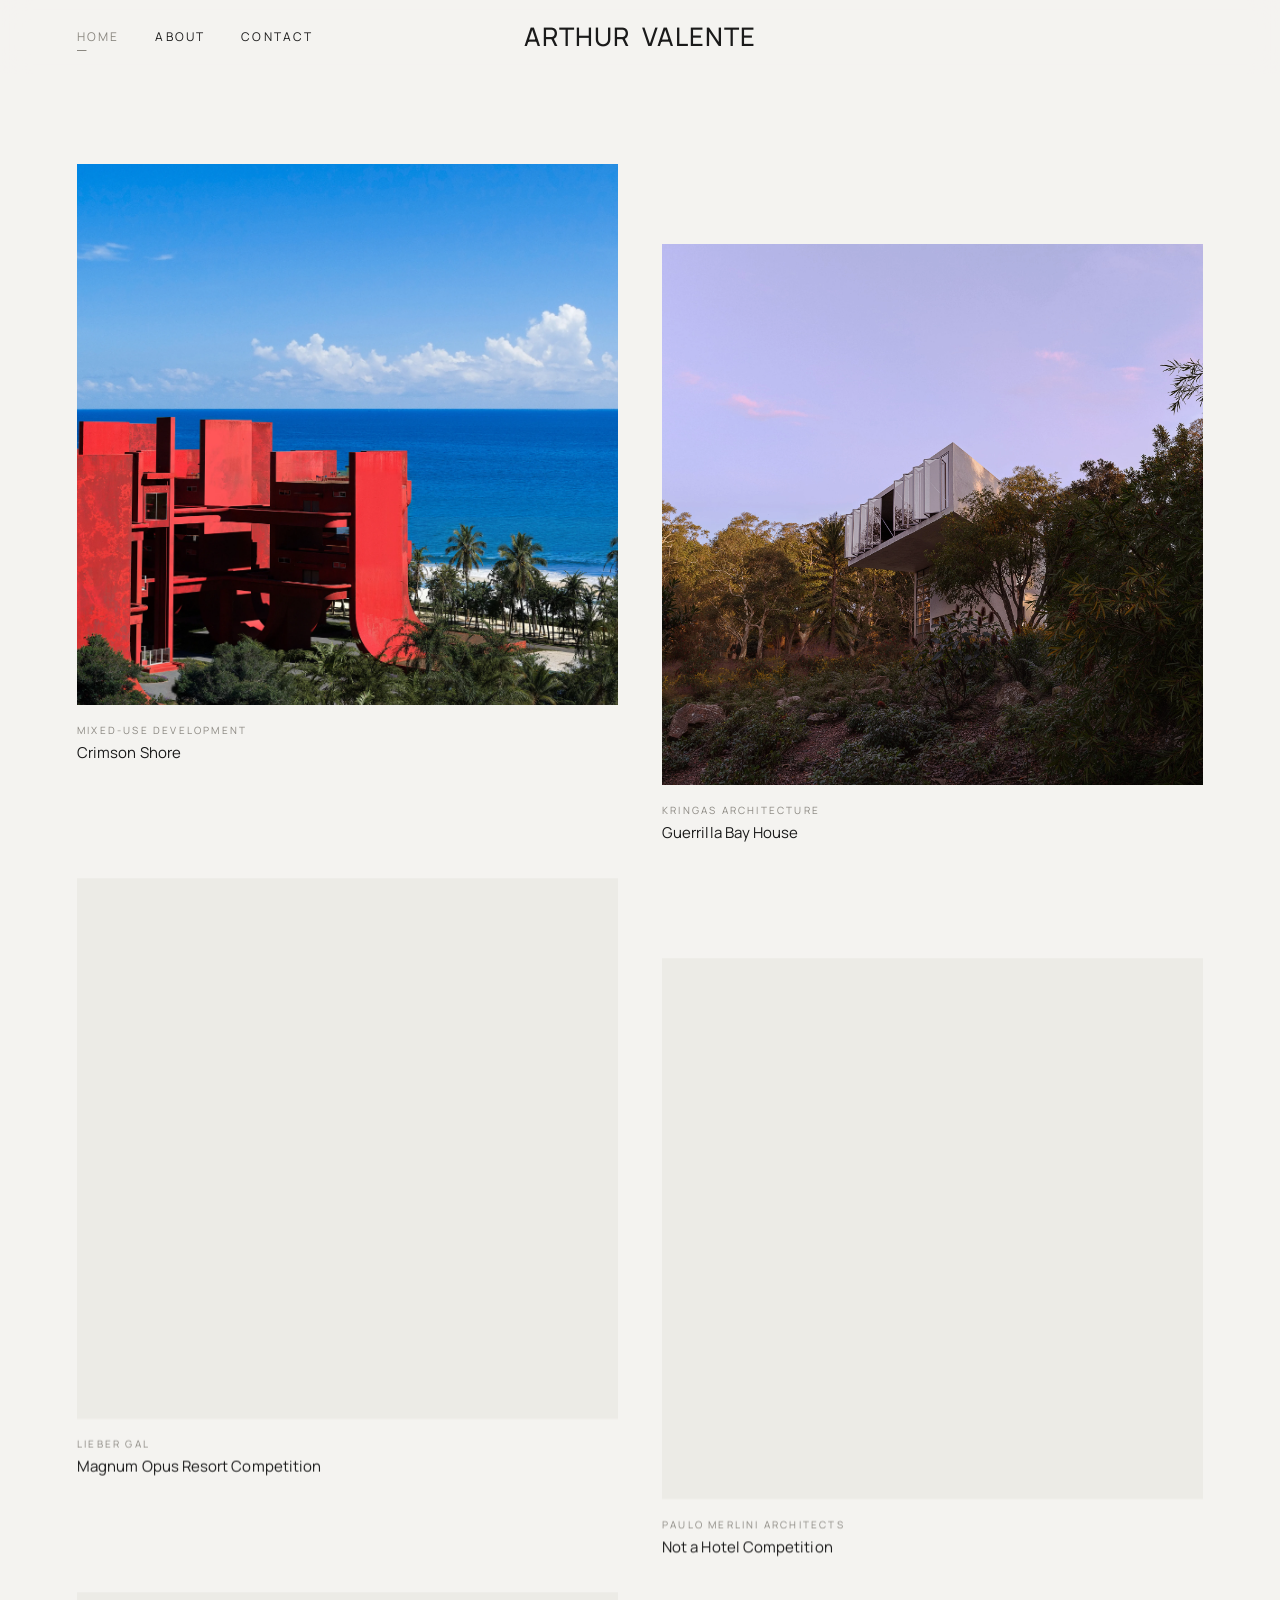
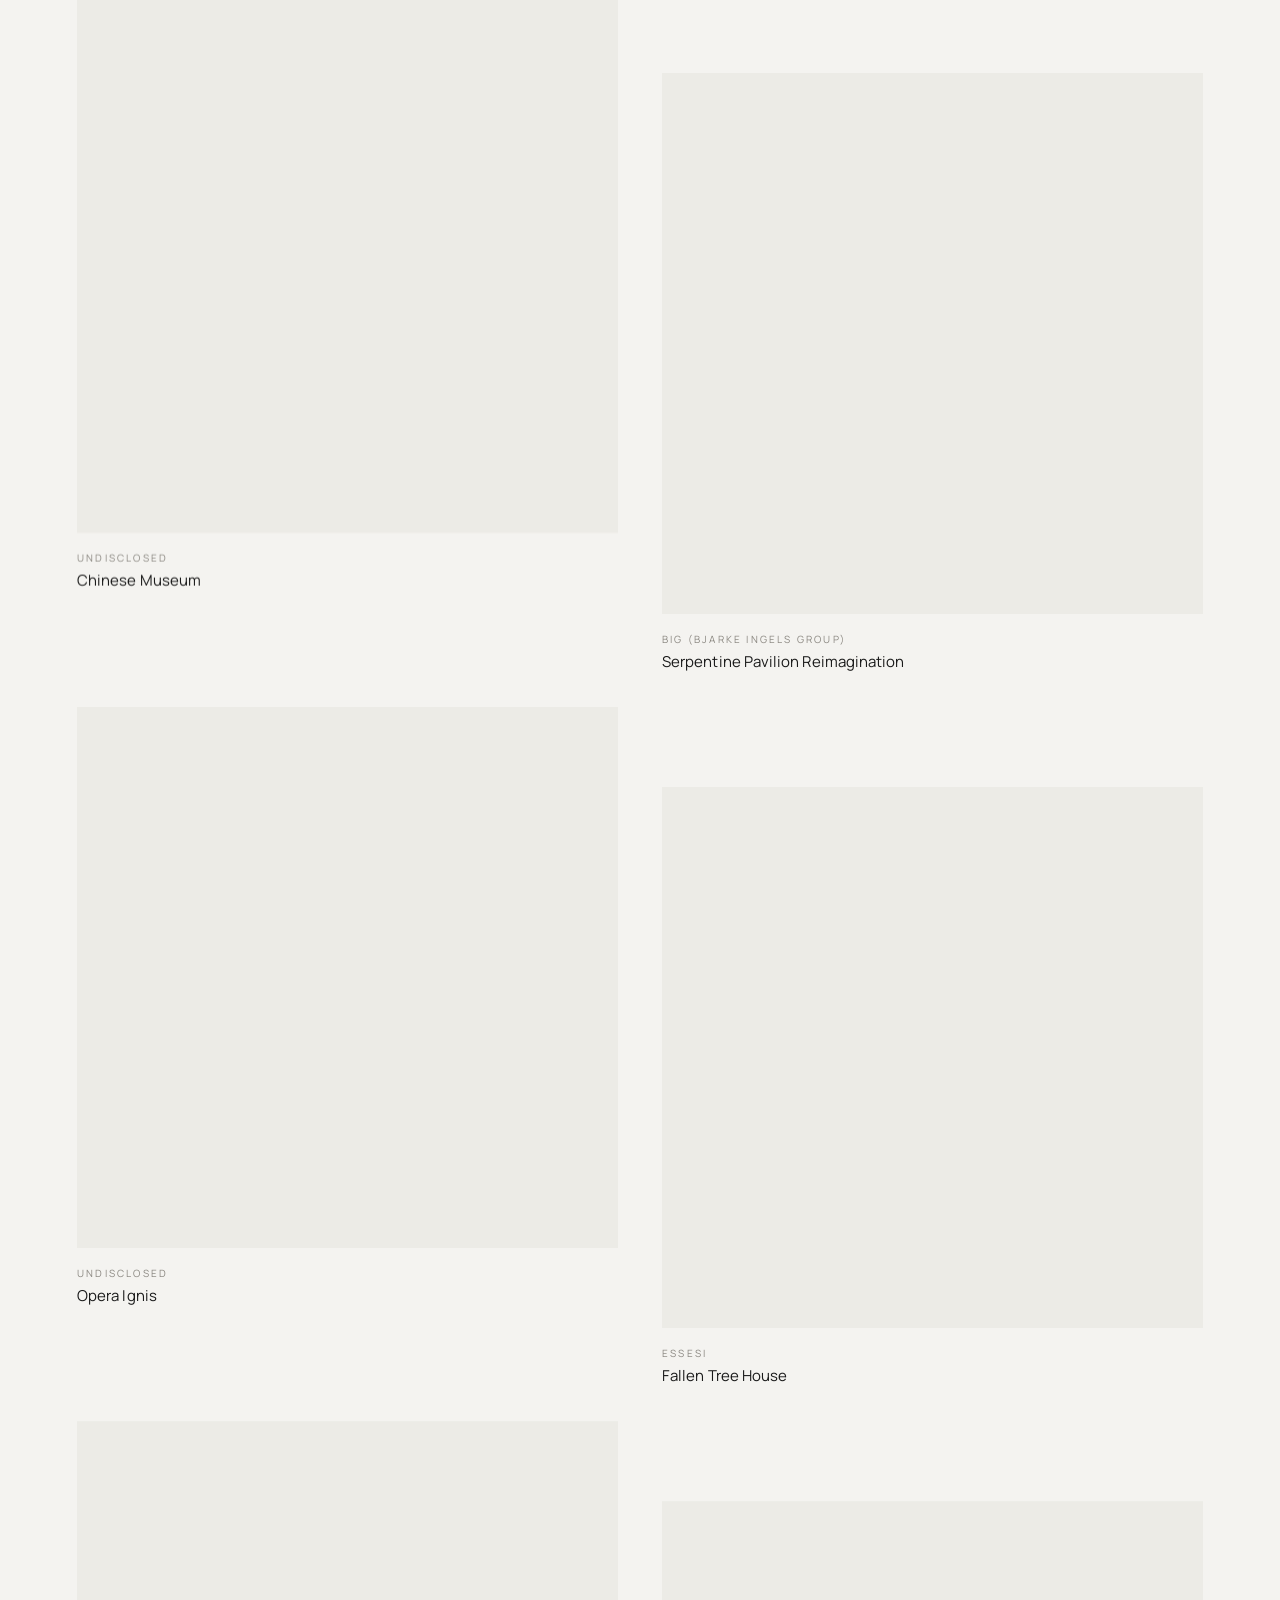
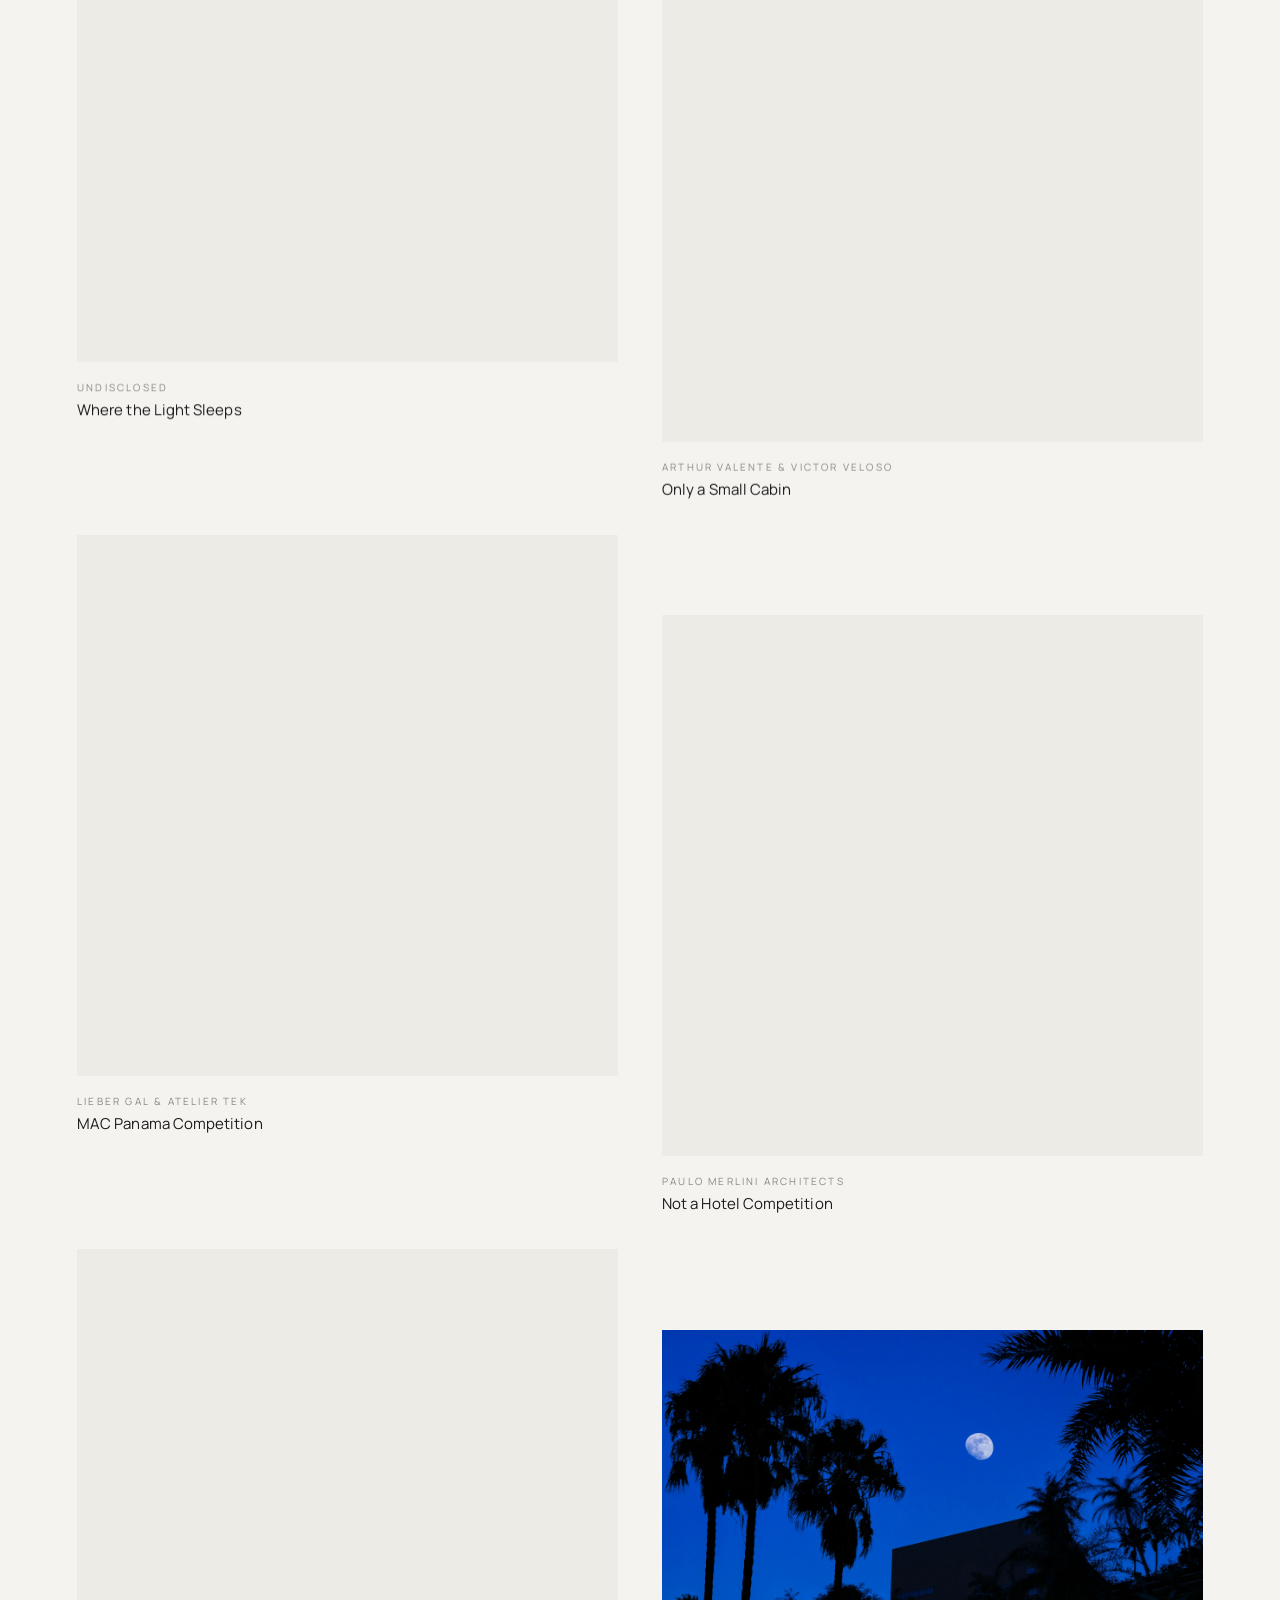
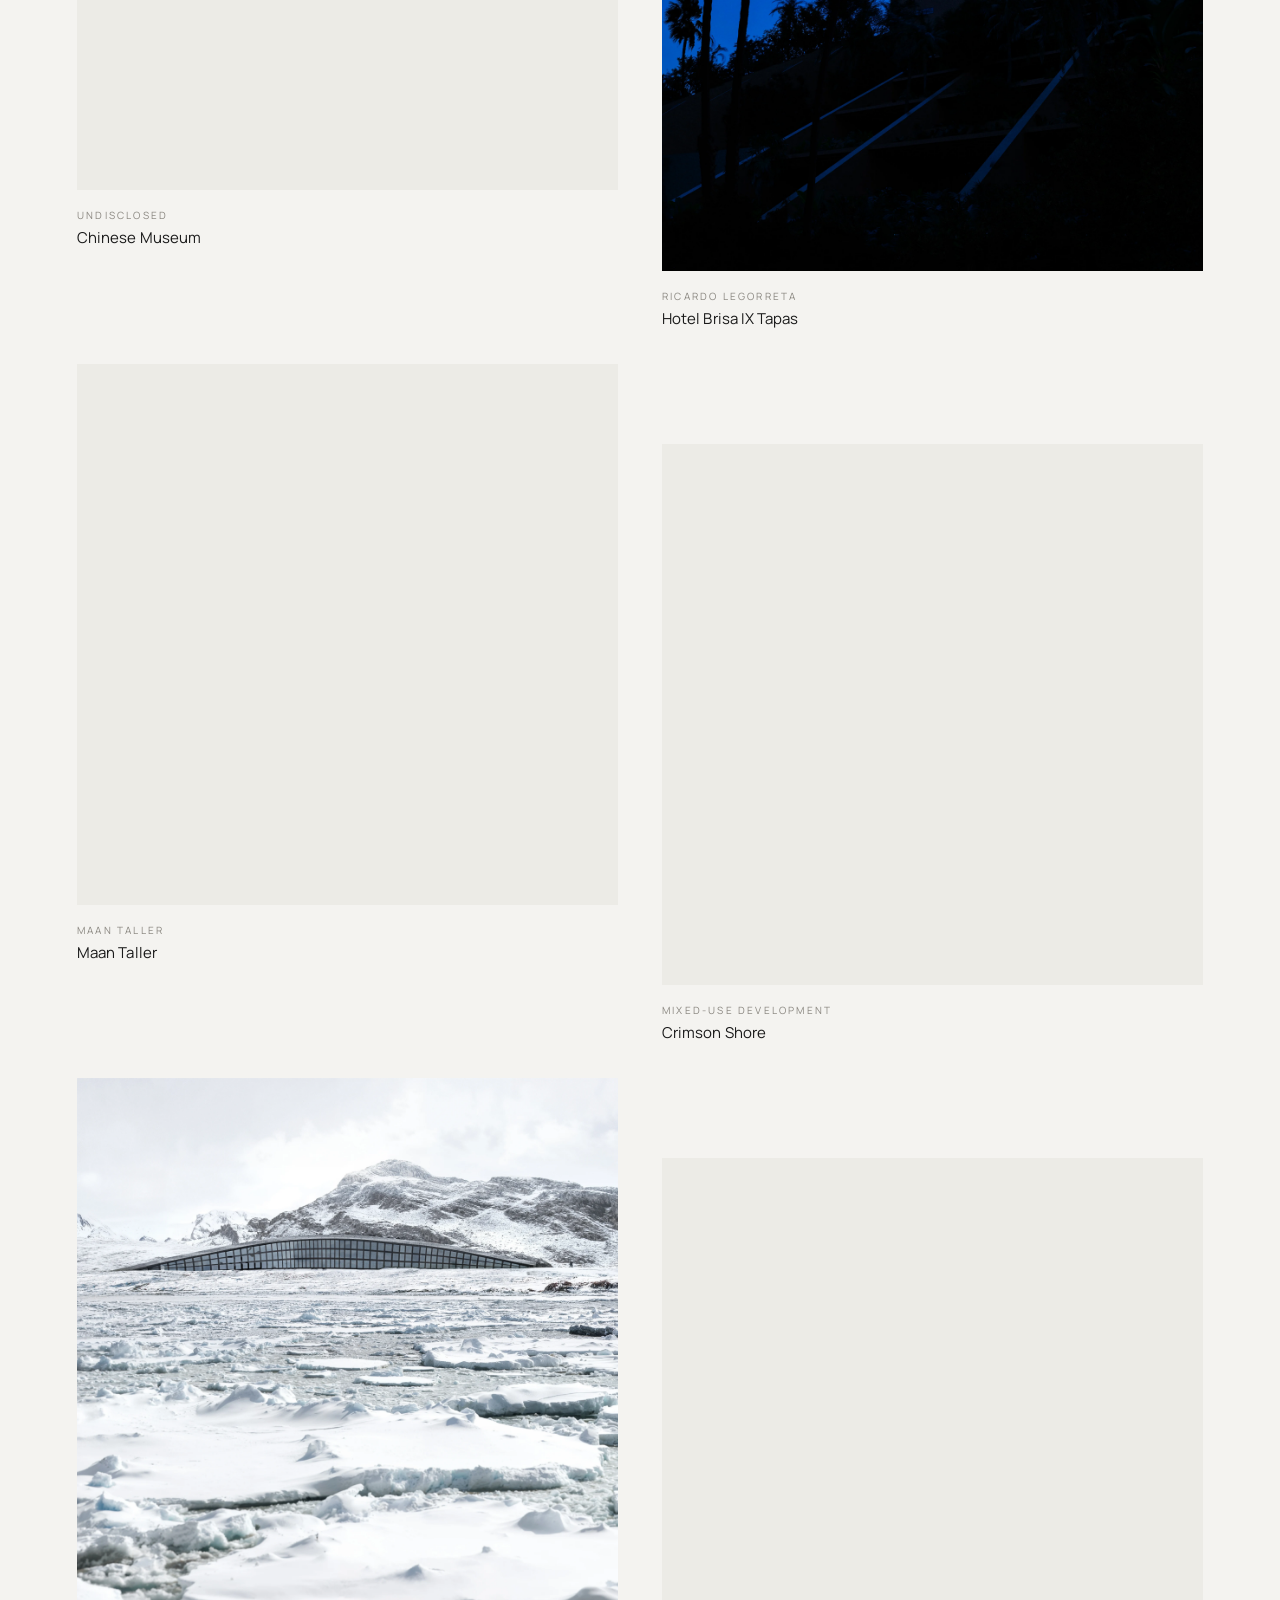
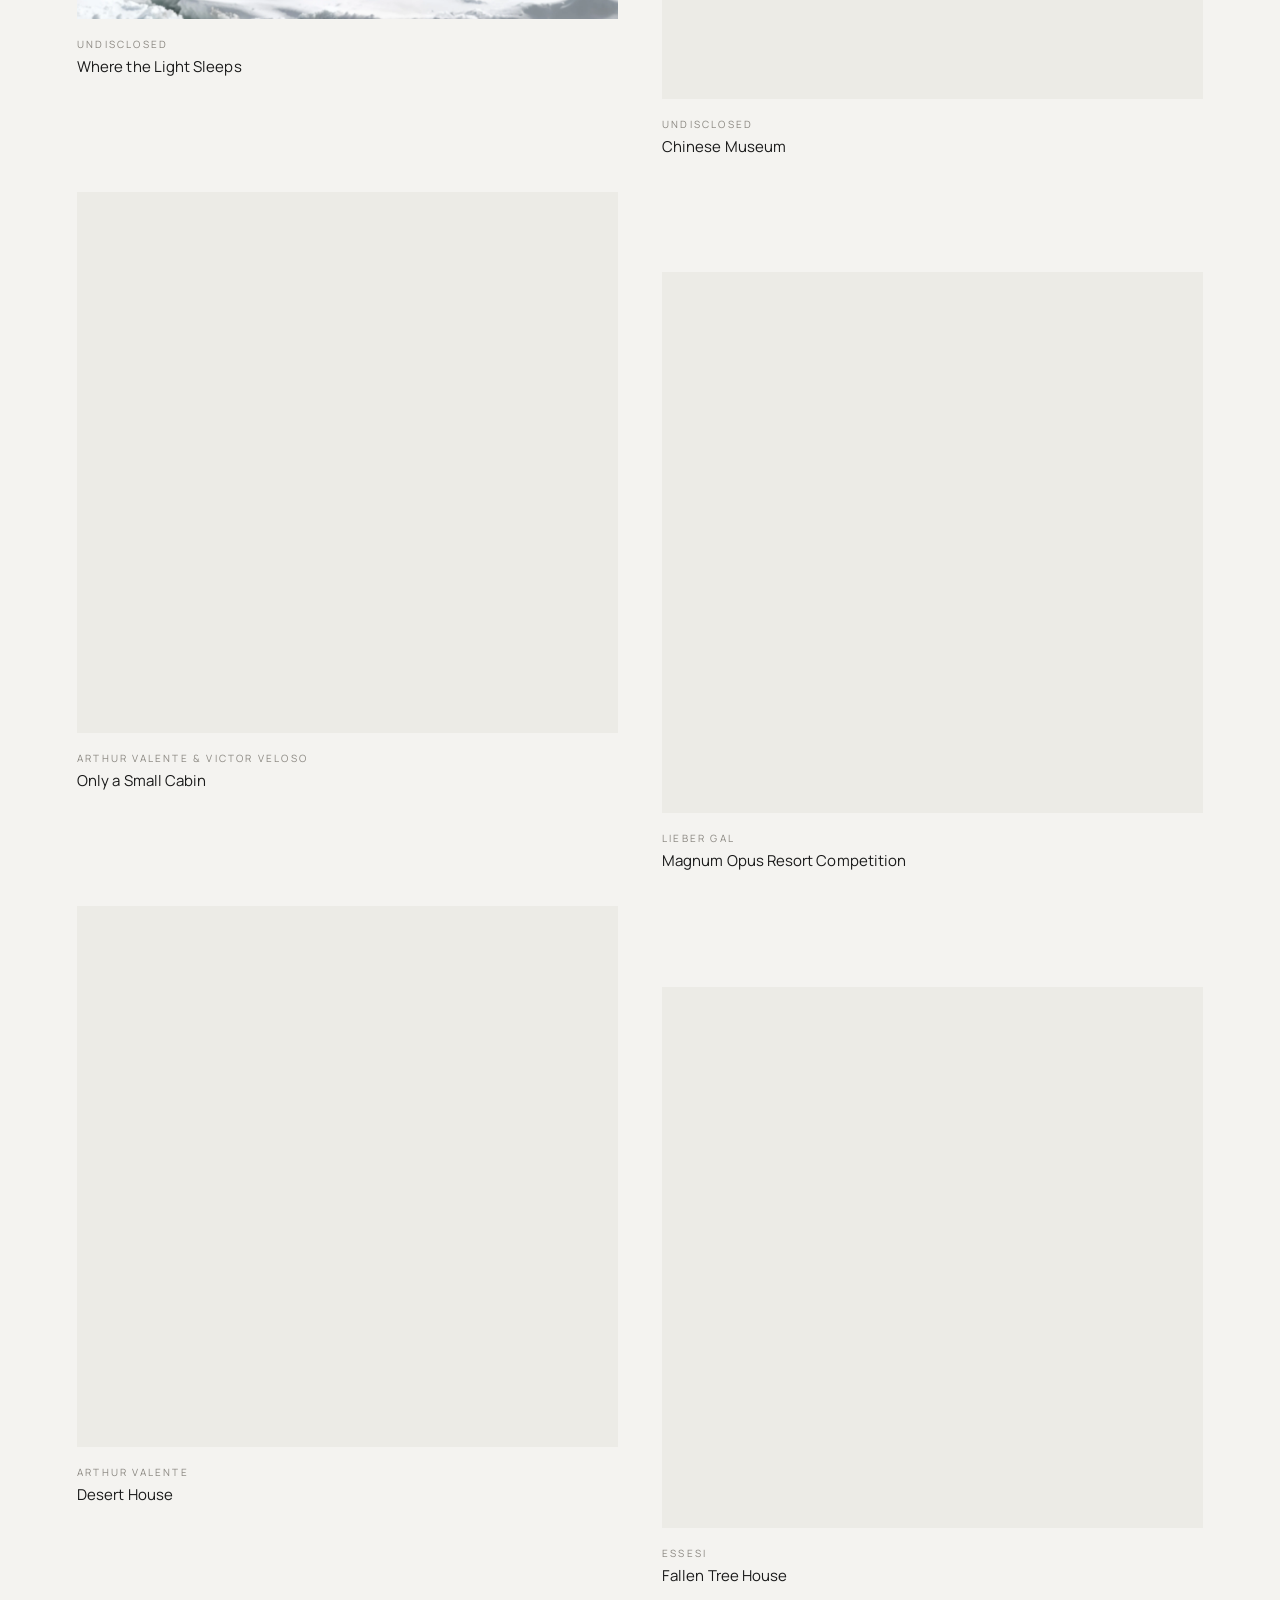
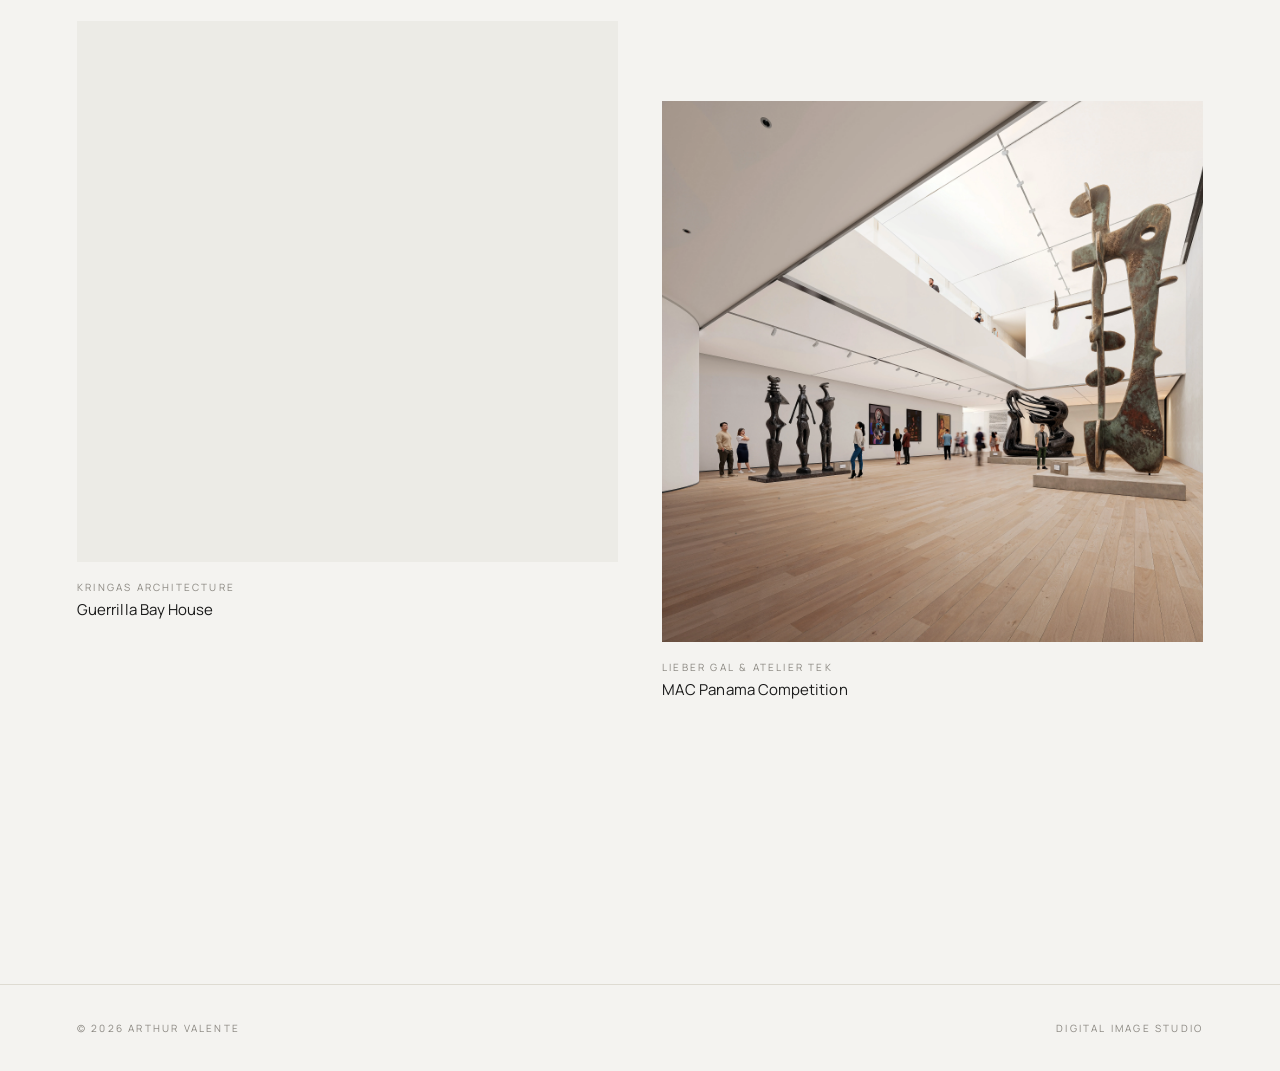
==== commit a98f46ba: "Show project images at natural aspect ratio (no crop) on project pages" ====
--- a/index.html
+++ b/index.html
@@ -44,7 +44,7 @@
   <link rel="preconnect" href="https://fonts.googleapis.com"/>
   <link rel="preconnect" href="https://fonts.gstatic.com" crossorigin/>
   <link href="https://fonts.googleapis.com/css2?family=Manrope:wght@200;300;400;500;600&display=swap" rel="stylesheet"/>
-  <link rel="stylesheet" href="styles.css?v=15"/>
+  <link rel="stylesheet" href="styles.css?v=16"/>
   <link rel="preload" as="image" href="2548_NOH_Among the Trees_emberatelier.com.webp" fetchpriority="high"/>
 </head>
 <body>
--- a/styles.css
+++ b/styles.css
@@ -509,47 +509,31 @@
 
 @keyframes backFadeIn { to { opacity: 0.85; } }
 
+/* All project-page heroes show full image (no crop) at natural aspect ratio */
 .project-hero {
   position: relative;
   width: 100%;
-  height: clamp(60vh, 78vh, 88vh);
-  margin-top: 84px;
-  overflow: hidden;
+  height: auto;
+  max-width: 1600px;
+  margin: 84px auto 0;
   background: var(--bg-soft);
 }
-.project-hero .media { width: 100%; height: 100%; aspect-ratio: auto; }
+.project-hero .media {
+  width: 100%;
+  height: auto;
+  aspect-ratio: auto;
+}
 .project-hero .media img,
 .project-hero .media video {
-  transform: scale(1.06);
-  transition: opacity 0.9s var(--ease-out-expo), transform 4s var(--ease-out-expo);
-}
-.project-hero .media.loaded img,
-.project-hero .media.loaded video { transform: scale(1); }
-
-/* Single-image projects: show the full image at natural ratio, no cropping */
-.project-hero.single {
-  height: auto;
-  max-width: 1600px;
-  margin-left: auto;
-  margin-right: auto;
-}
-.project-hero.single .media,
-.project-hero.single .media picture {
-  height: auto;
-  aspect-ratio: auto;
-}
-.project-hero.single .media img,
-.project-hero.single .media video {
   width: 100%;
   height: auto;
   max-height: 92vh;
   object-fit: contain;
-  transform: none;
   transition: opacity 0.9s var(--ease-out-expo);
 }
-.project-hero.single .media.loaded img,
-.project-hero.single .media.loaded video { transform: none; }
-.project-hero.single .media::before { display: none; }
+.project-hero .media::before { display: none; }
+/* Kept .single as legacy alias (rendering logic still adds it for single-image projects) */
+.project-hero.single { /* same as default — kept for backward compat */ }
 
 .project-header {
   padding: 80px var(--pad-x-desktop) 40px;
@@ -629,12 +613,16 @@
 }
 .gallery-figure.visible { opacity: 1; transform: translateY(0); }
 .gallery-figure .media {
-  aspect-ratio: 16 / 10;
+  aspect-ratio: auto;
   cursor: zoom-in;
 }
-.gallery-figure.tall .media { aspect-ratio: 3 / 4; max-width: 75%; margin: 0 auto; }
-.gallery-figure .media img { transition: opacity 0.7s var(--ease-out-expo), transform 1.4s var(--ease-out-expo); }
-.gallery-figure:hover .media img { transform: scale(1.025); }
+.gallery-figure .media img {
+  width: 100%;
+  height: auto;
+  object-fit: contain;
+  transition: opacity 0.7s var(--ease-out-expo), transform 1.4s var(--ease-out-expo);
+}
+.gallery-figure:hover .media img { transform: scale(1.012); }
 
 .gallery-caption {
   margin-top: 14px;
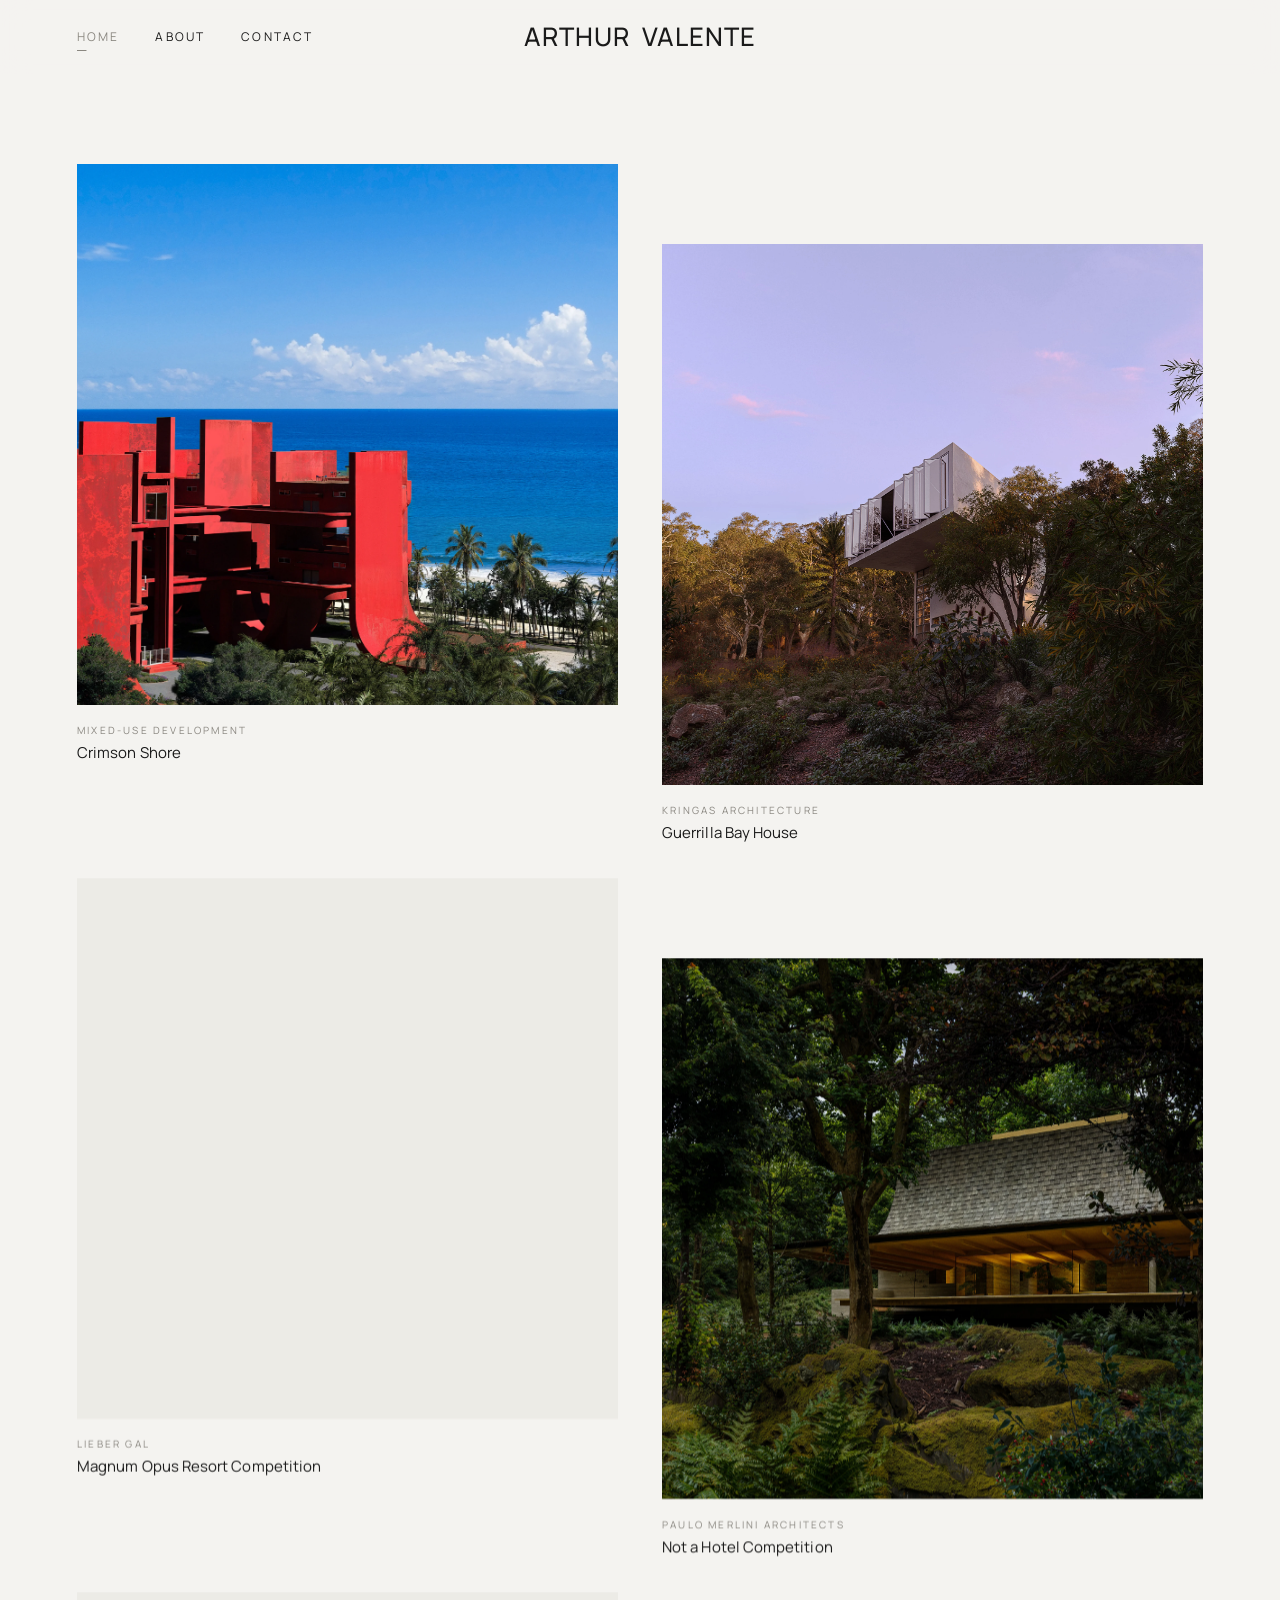
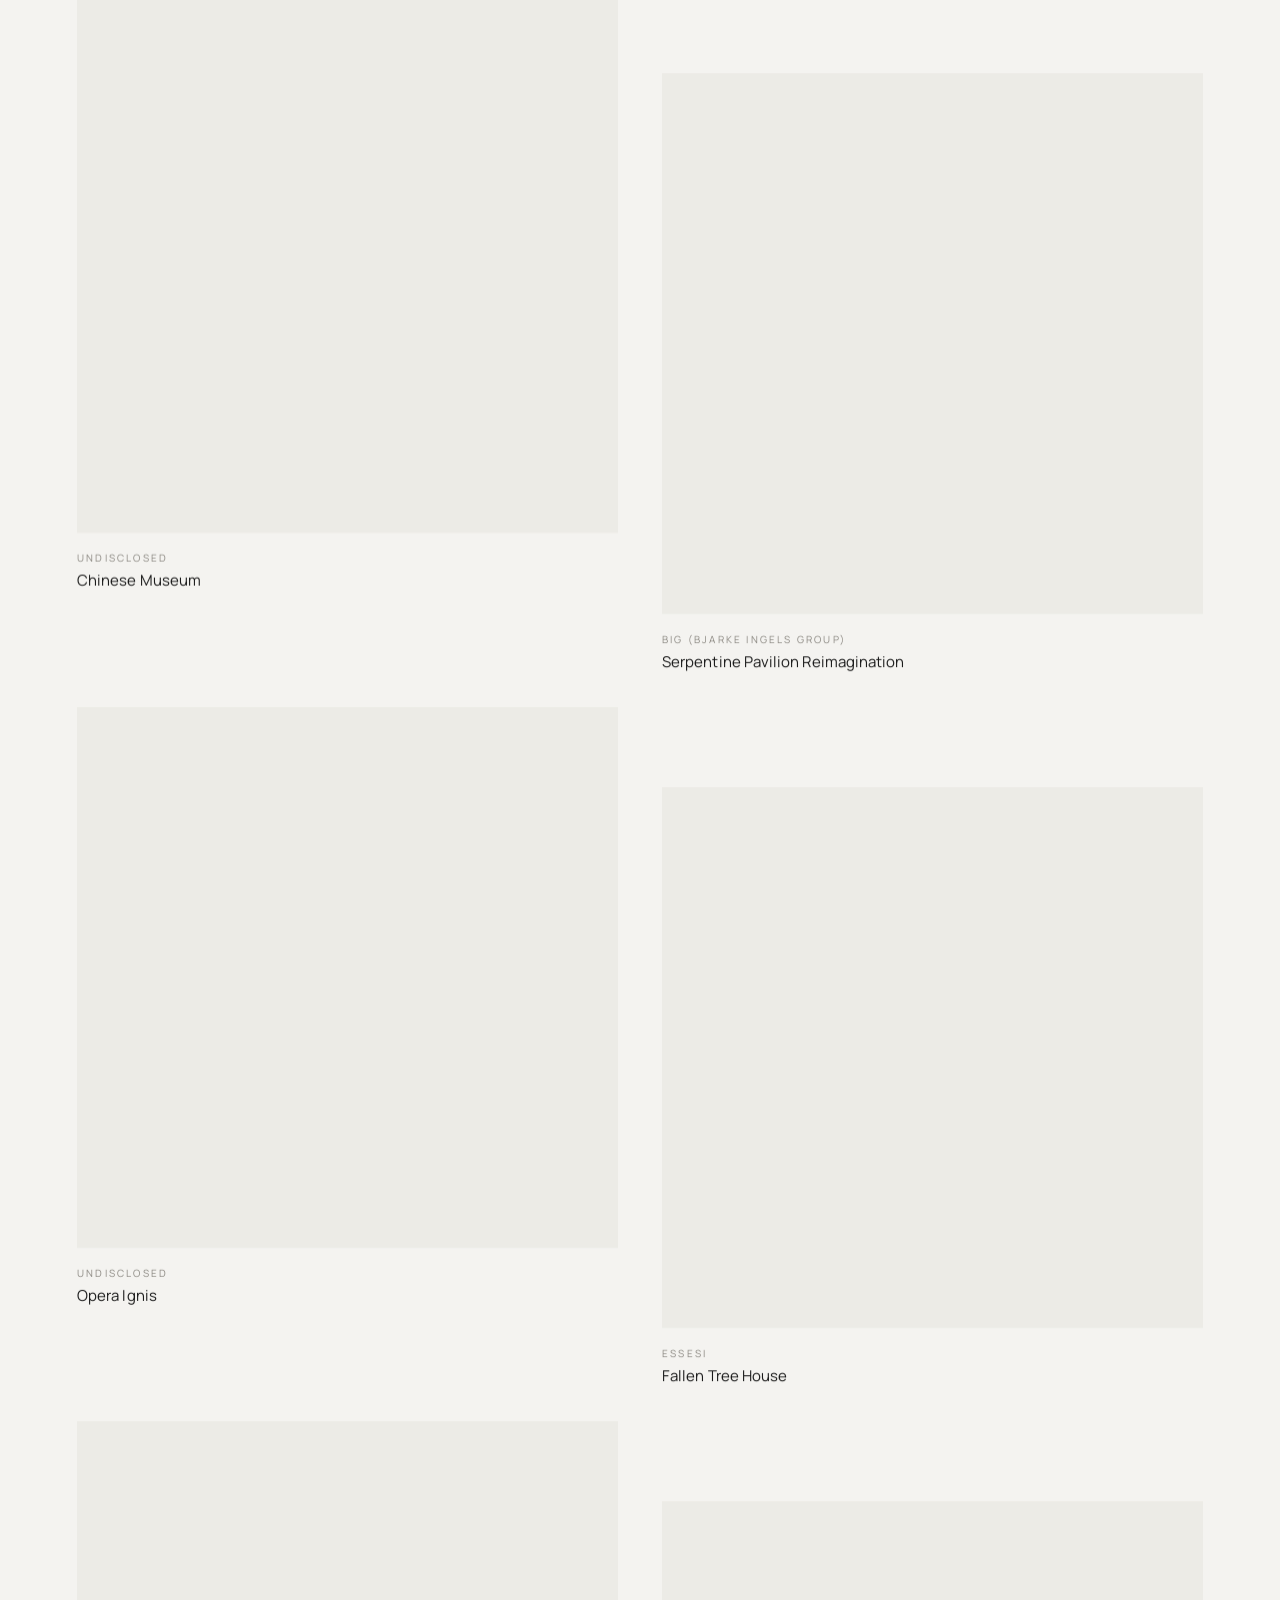
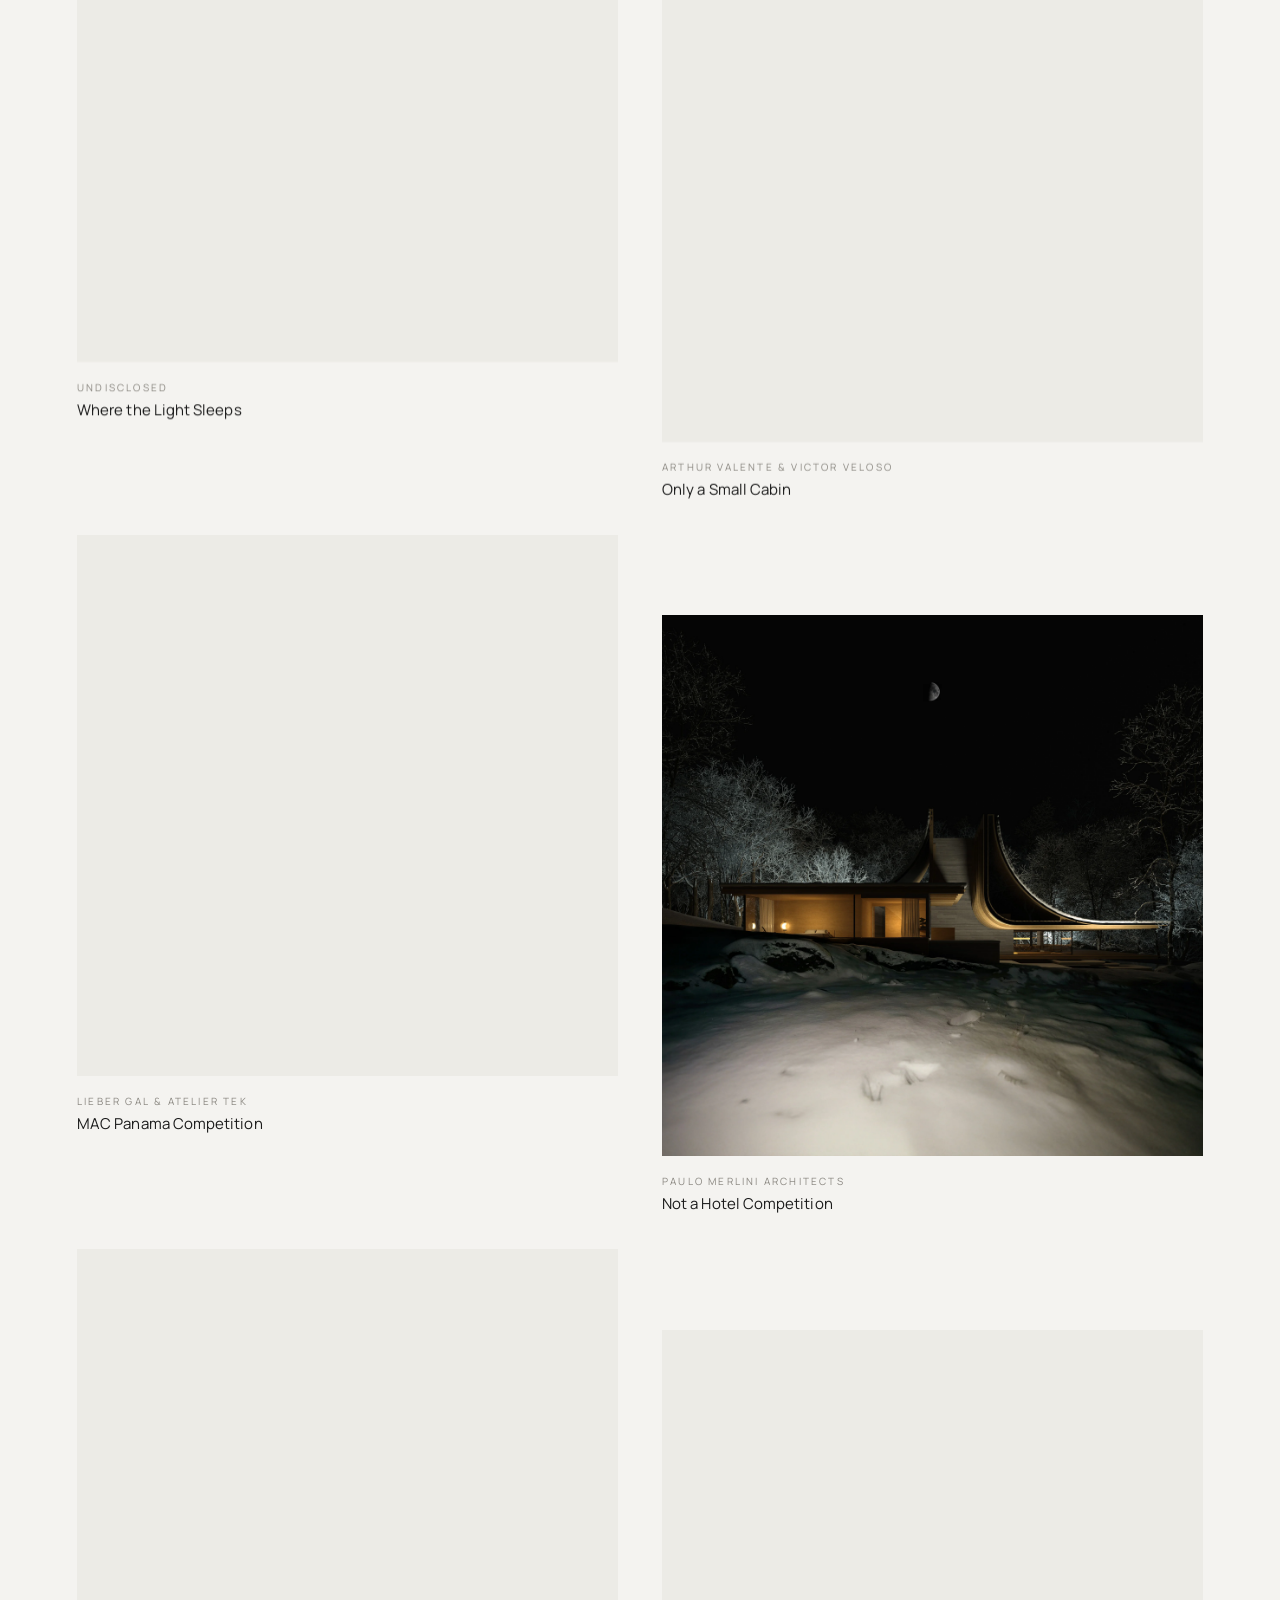
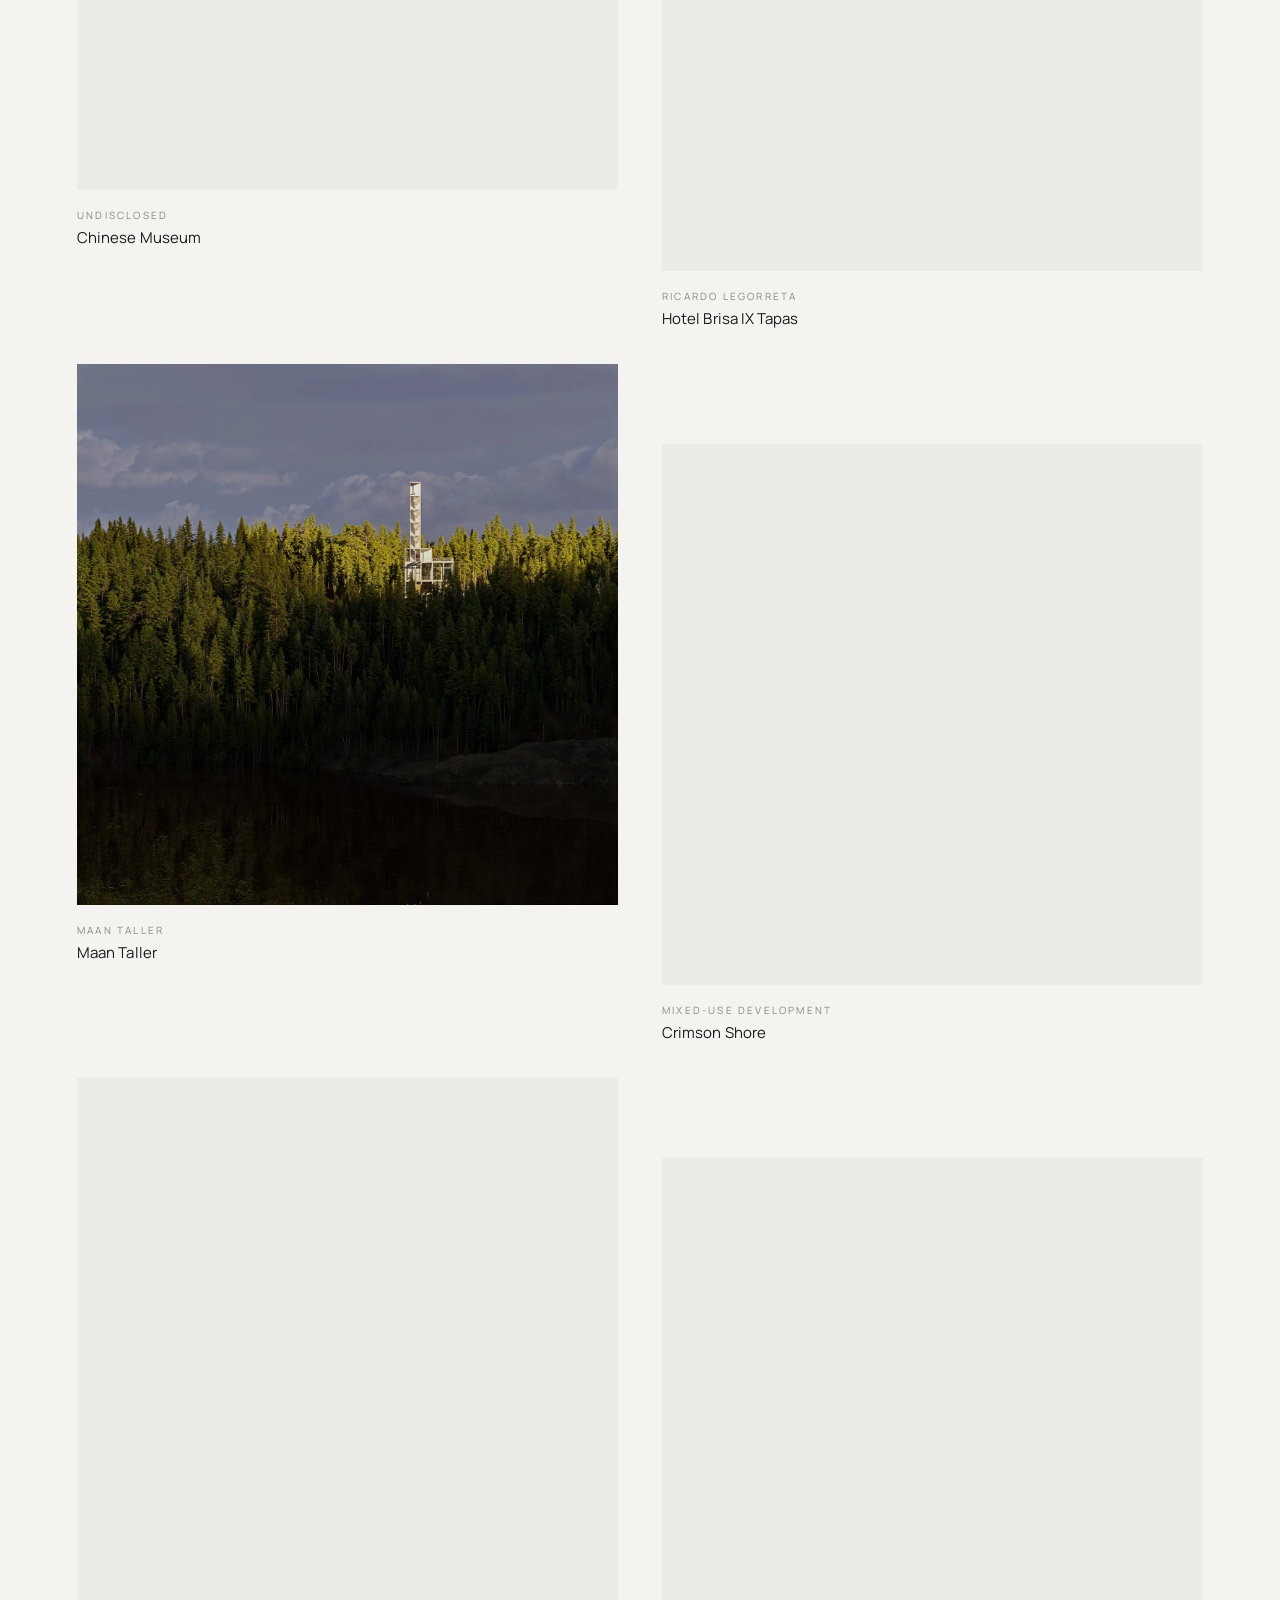
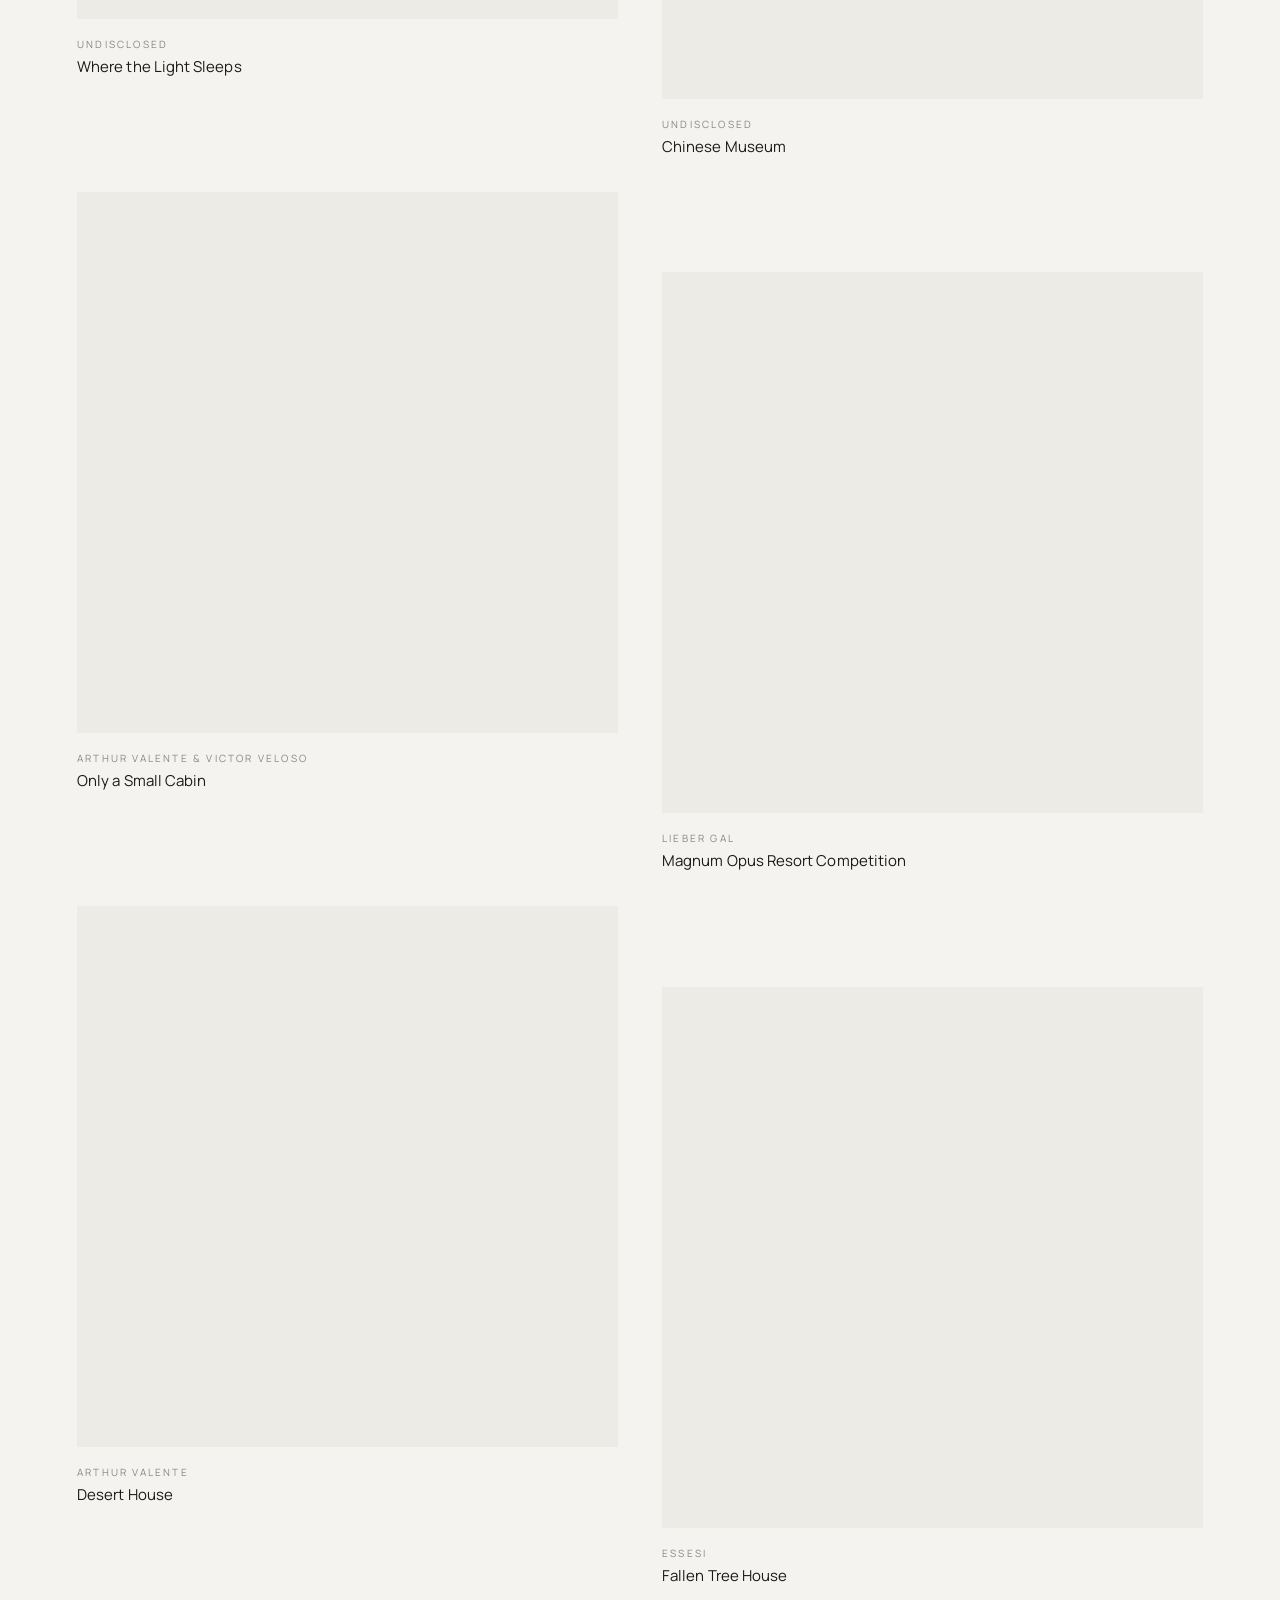
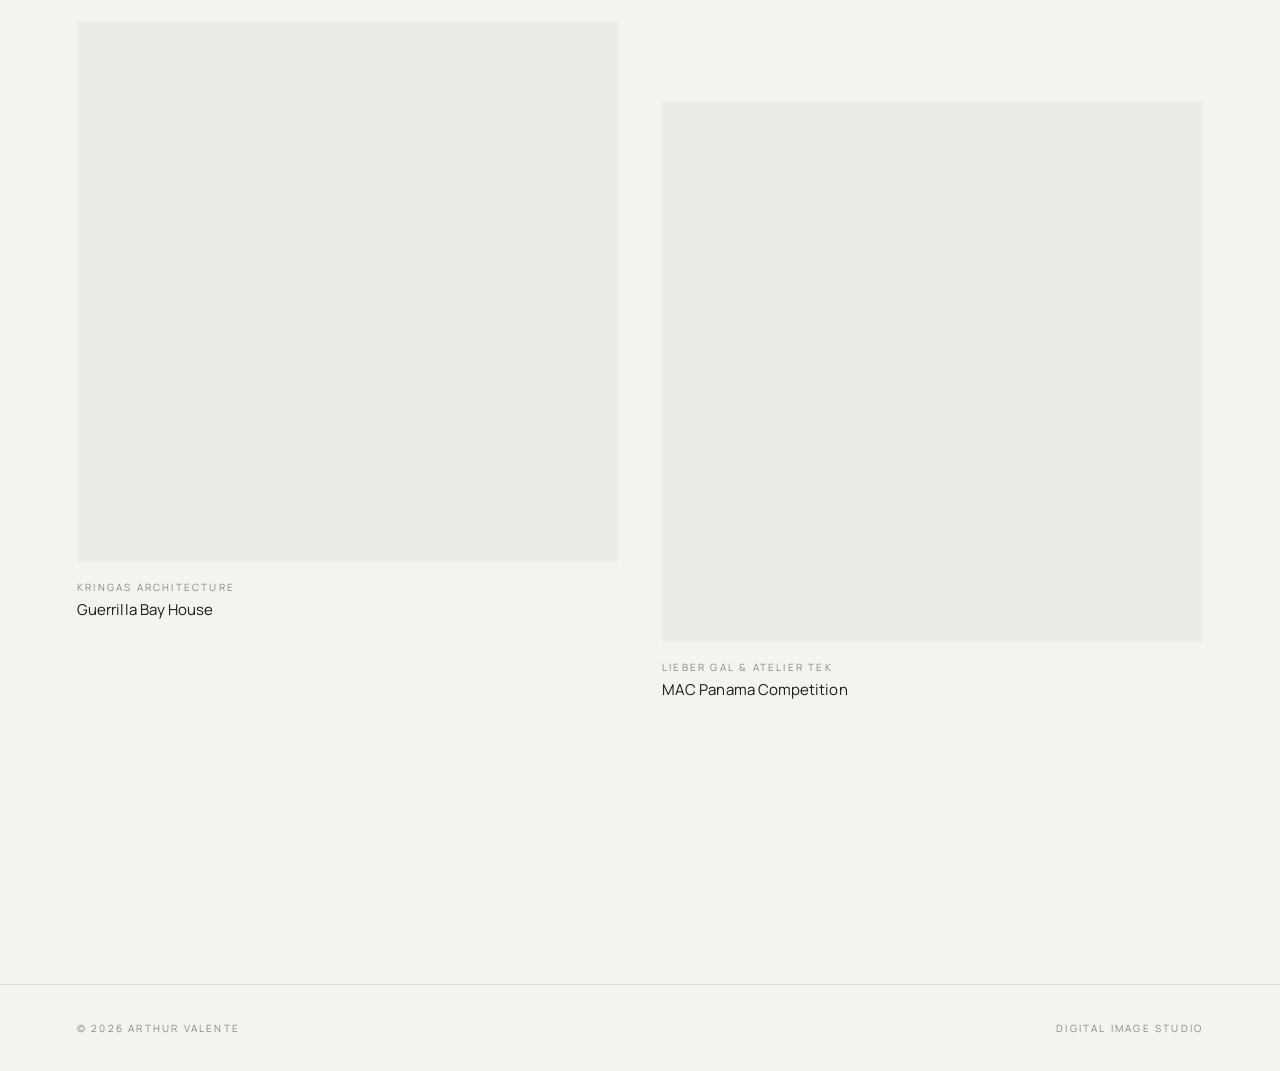
==== commit abd9dea3: "Lightbox: larger image (95vw/95vh) + caption as overlay with subtle gradient" ====
--- a/index.html
+++ b/index.html
@@ -44,7 +44,7 @@
   <link rel="preconnect" href="https://fonts.googleapis.com"/>
   <link rel="preconnect" href="https://fonts.gstatic.com" crossorigin/>
   <link href="https://fonts.googleapis.com/css2?family=Manrope:wght@200;300;400;500;600&display=swap" rel="stylesheet"/>
-  <link rel="stylesheet" href="styles.css?v=16"/>
+  <link rel="stylesheet" href="styles.css?v=17"/>
   <link rel="preload" as="image" href="2548_NOH_Among the Trees_emberatelier.com.webp" fetchpriority="high"/>
 </head>
 <body>
@@ -71,7 +71,7 @@
   </footer>
 
   <script src="projects.js?v=31"></script>
-  <script src="app.js?v=7"></script>
+  <script src="app.js?v=8"></script>
   <script>
     (function () {
       var colLeft = document.getElementById('colLeft');
--- a/styles.css
+++ b/styles.css
@@ -690,34 +690,46 @@
 
 .lb-image-wrap {
   position: relative;
-  max-width: 86vw;
-  max-height: 78vh;
-  display: flex; align-items: center; justify-content: center;
+  max-width: 95vw;
+  max-height: 95vh;
+  display: inline-block;
 }
 .lb-image-wrap img {
-  max-width: 86vw;
-  max-height: 78vh;
+  max-width: 95vw;
+  max-height: 95vh;
   object-fit: contain;
+  display: block;
   opacity: 0;
   transition: opacity 0.45s var(--ease-out-cubic);
 }
 .lb-image-wrap img.loaded { opacity: 1; }
 .lb-image-wrap.transitioning img { opacity: 0; }
 
+/* Caption overlays the bottom of the image with a subtle gradient for legibility */
 .lb-caption {
-  margin-top: 22px;
-  display: flex; flex-direction: column; align-items: center; gap: 6px;
+  position: absolute;
+  left: 0; right: 0; bottom: 0;
+  padding: 80px 24px 22px;
+  display: flex; flex-direction: column; align-items: center; gap: 4px;
   text-align: center;
+  pointer-events: none;
+  background: linear-gradient(to top, rgba(0,0,0,0.65) 0%, rgba(0,0,0,0) 100%);
+  border-radius: 0 0 2px 2px;
 }
 .lb-sub {
   font-size: 10px; letter-spacing: 0.28em; text-transform: uppercase;
-  color: #b8b6ae;
-}
-.lb-title { font-size: 14px; letter-spacing: 0.06em; color: #f0ede5; font-weight: 400; }
+  color: rgba(255,255,255,0.78);
+  text-shadow: 0 1px 3px rgba(0,0,0,0.5);
+}
+.lb-title {
+  font-size: 14px; letter-spacing: 0.06em; color: #fff; font-weight: 400;
+  text-shadow: 0 1px 3px rgba(0,0,0,0.5);
+}
 .lb-counter {
-  margin-top: 12px;
+  margin-top: 8px;
   font-size: 10px; letter-spacing: 0.32em;
-  color: #8a8780;
+  color: rgba(255,255,255,0.55);
+  text-shadow: 0 1px 3px rgba(0,0,0,0.5);
 }
 
 .lb-close, .lb-prev, .lb-next {
@@ -885,9 +897,9 @@
   .lb-prev::after { left: 19px; width: 8px; height: 8px; }
   .lb-next::after { right: 19px; width: 8px; height: 8px; }
   .lb-prev:hover, .lb-next:hover { transform: none; }
-  .lb-image-wrap { max-width: 92vw; max-height: 58vh; }
-  .lb-image-wrap img { max-width: 92vw; max-height: 58vh; }
-  .lb-caption { padding: 0 24px; }
+  .lb-image-wrap { max-width: 96vw; max-height: 78vh; }
+  .lb-image-wrap img { max-width: 96vw; max-height: 78vh; }
+  .lb-caption { padding: 60px 16px 14px; }
   .lb-title { font-size: 13px; }
-  .lb-counter { margin-top: 8px; }
-}
+  .lb-counter { margin-top: 6px; }
+}
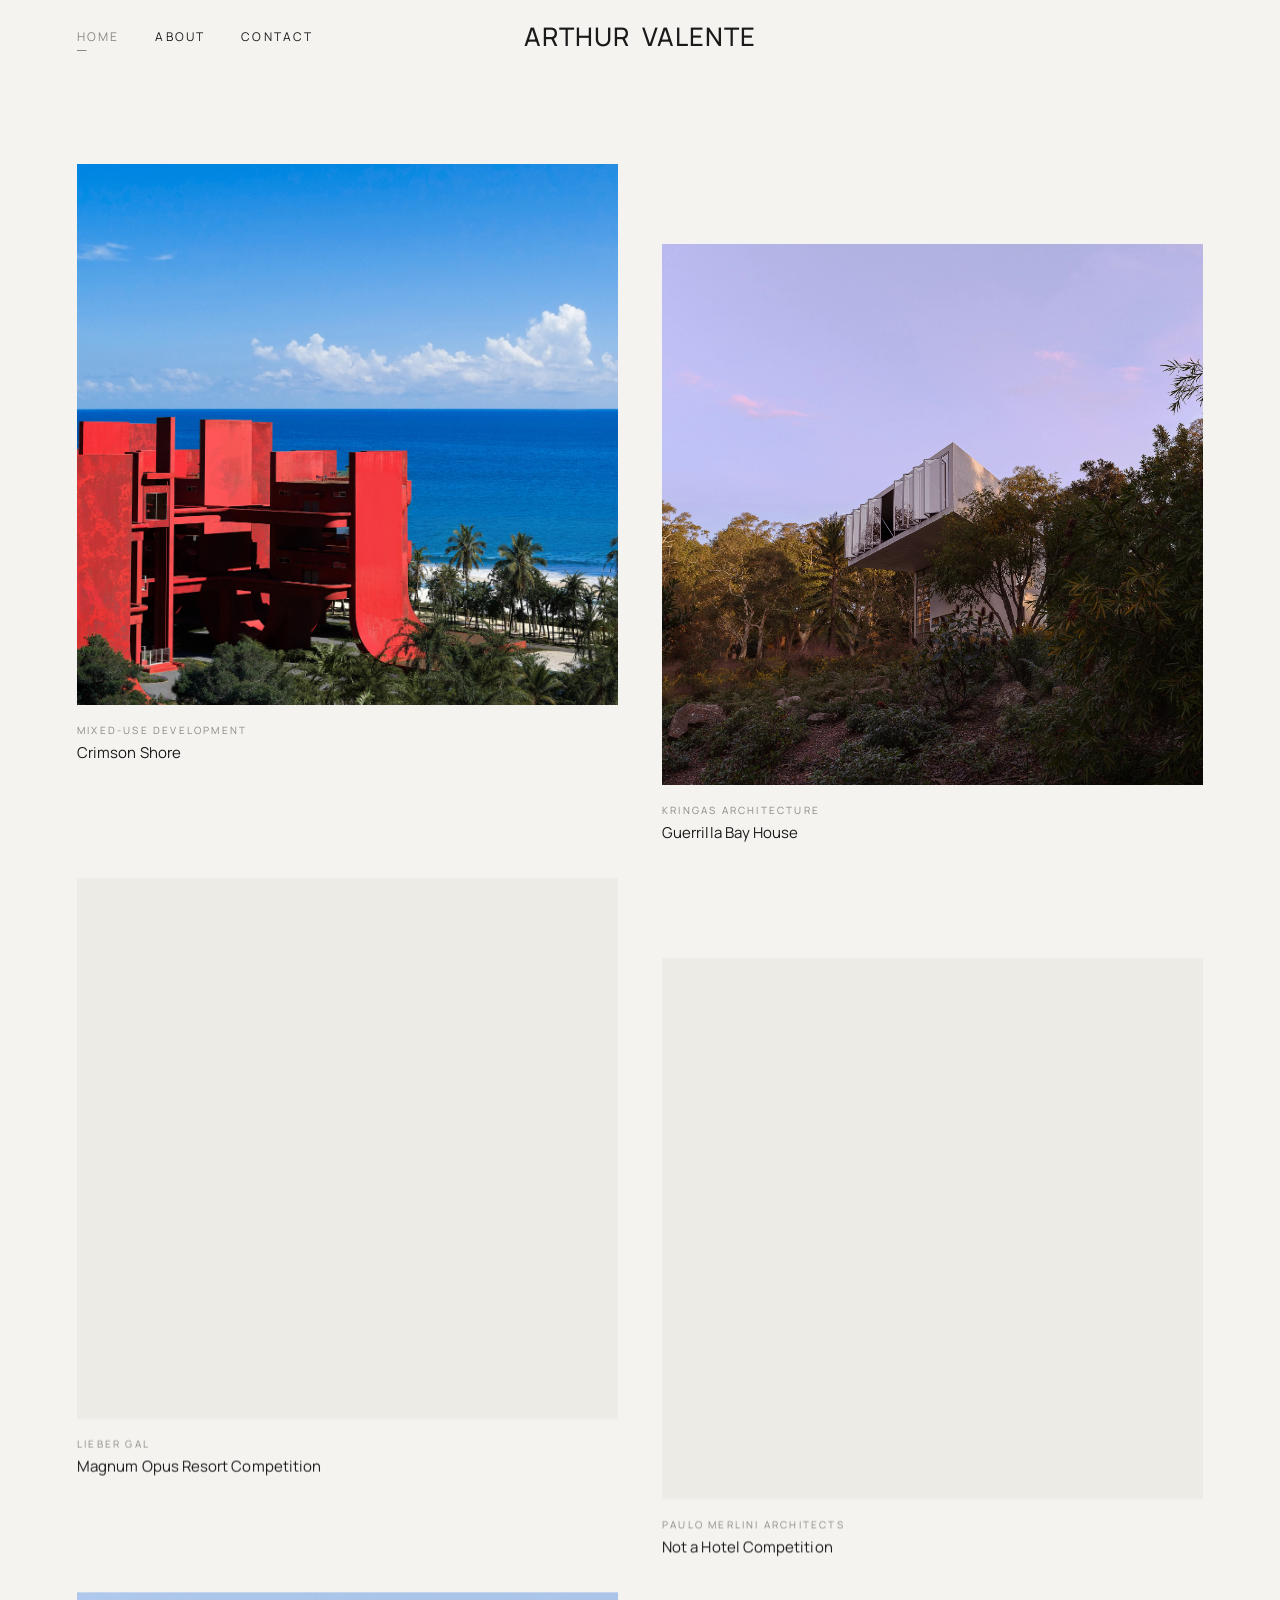
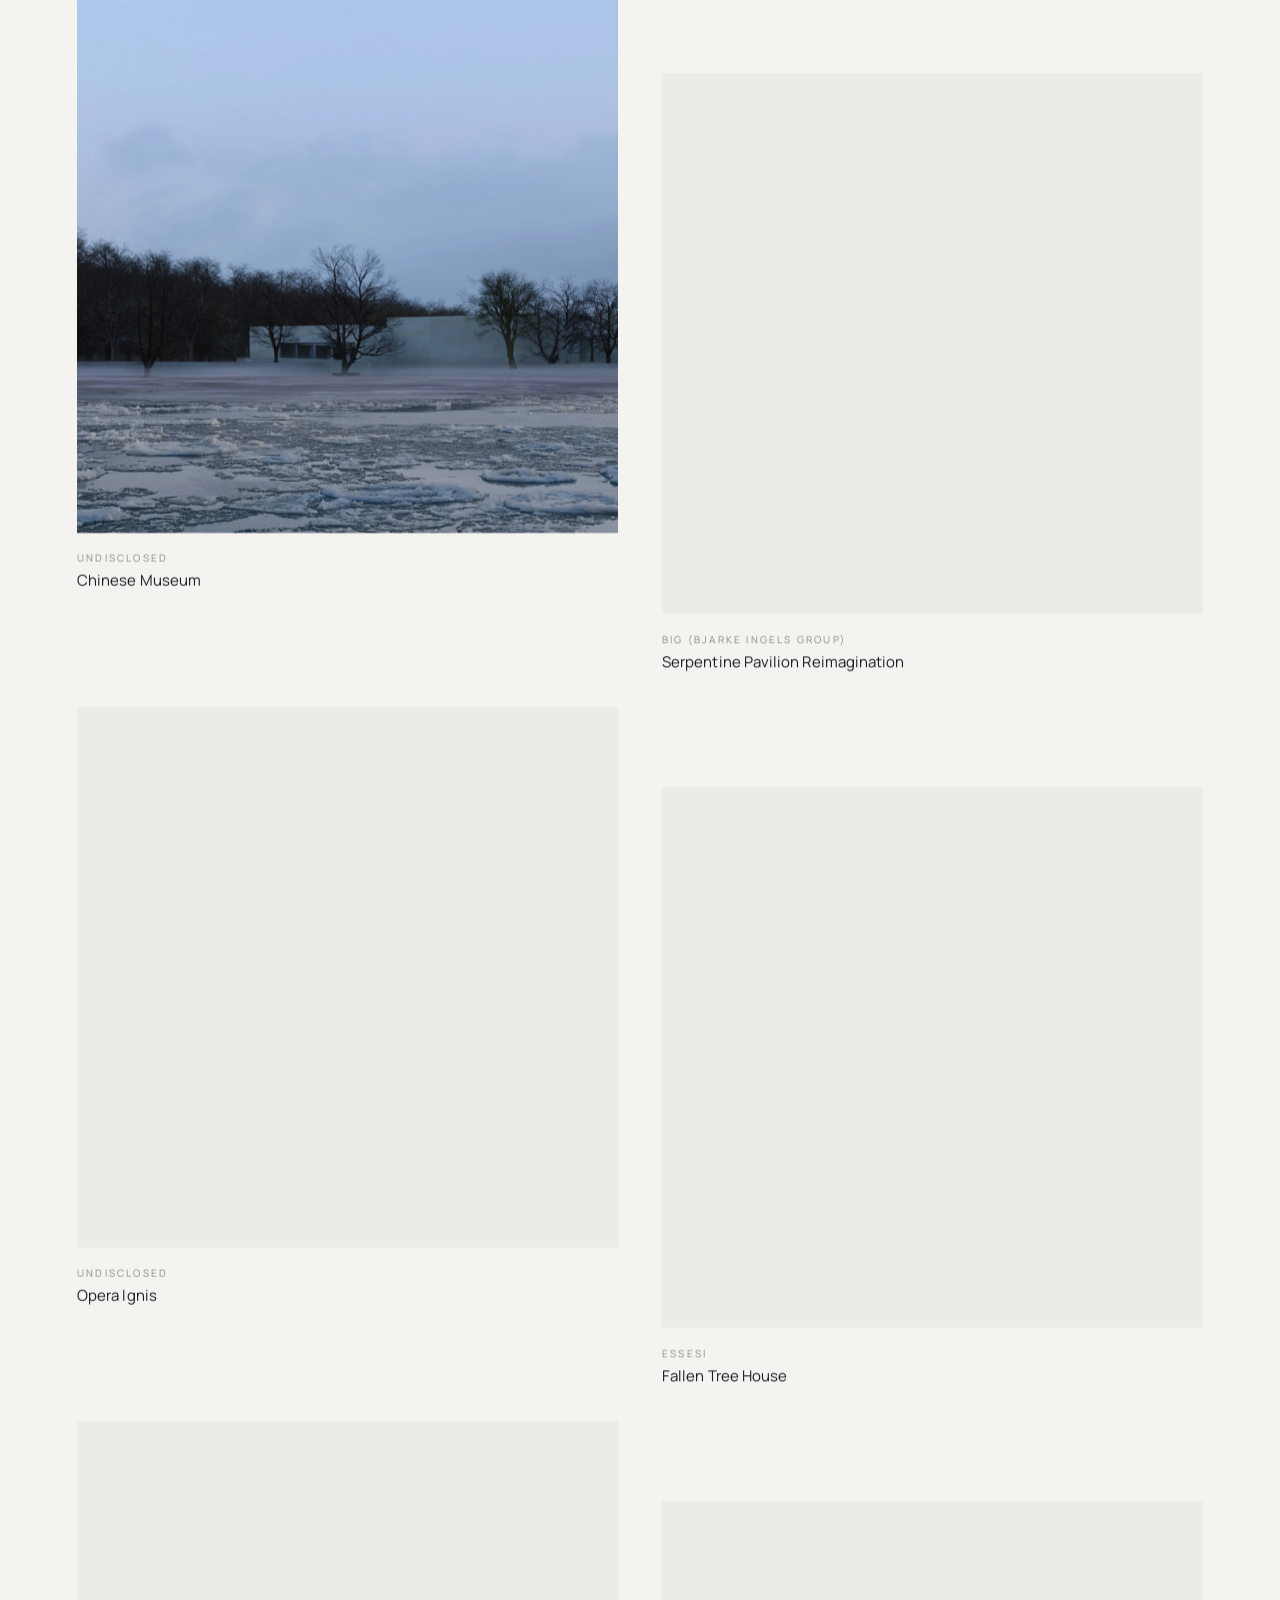
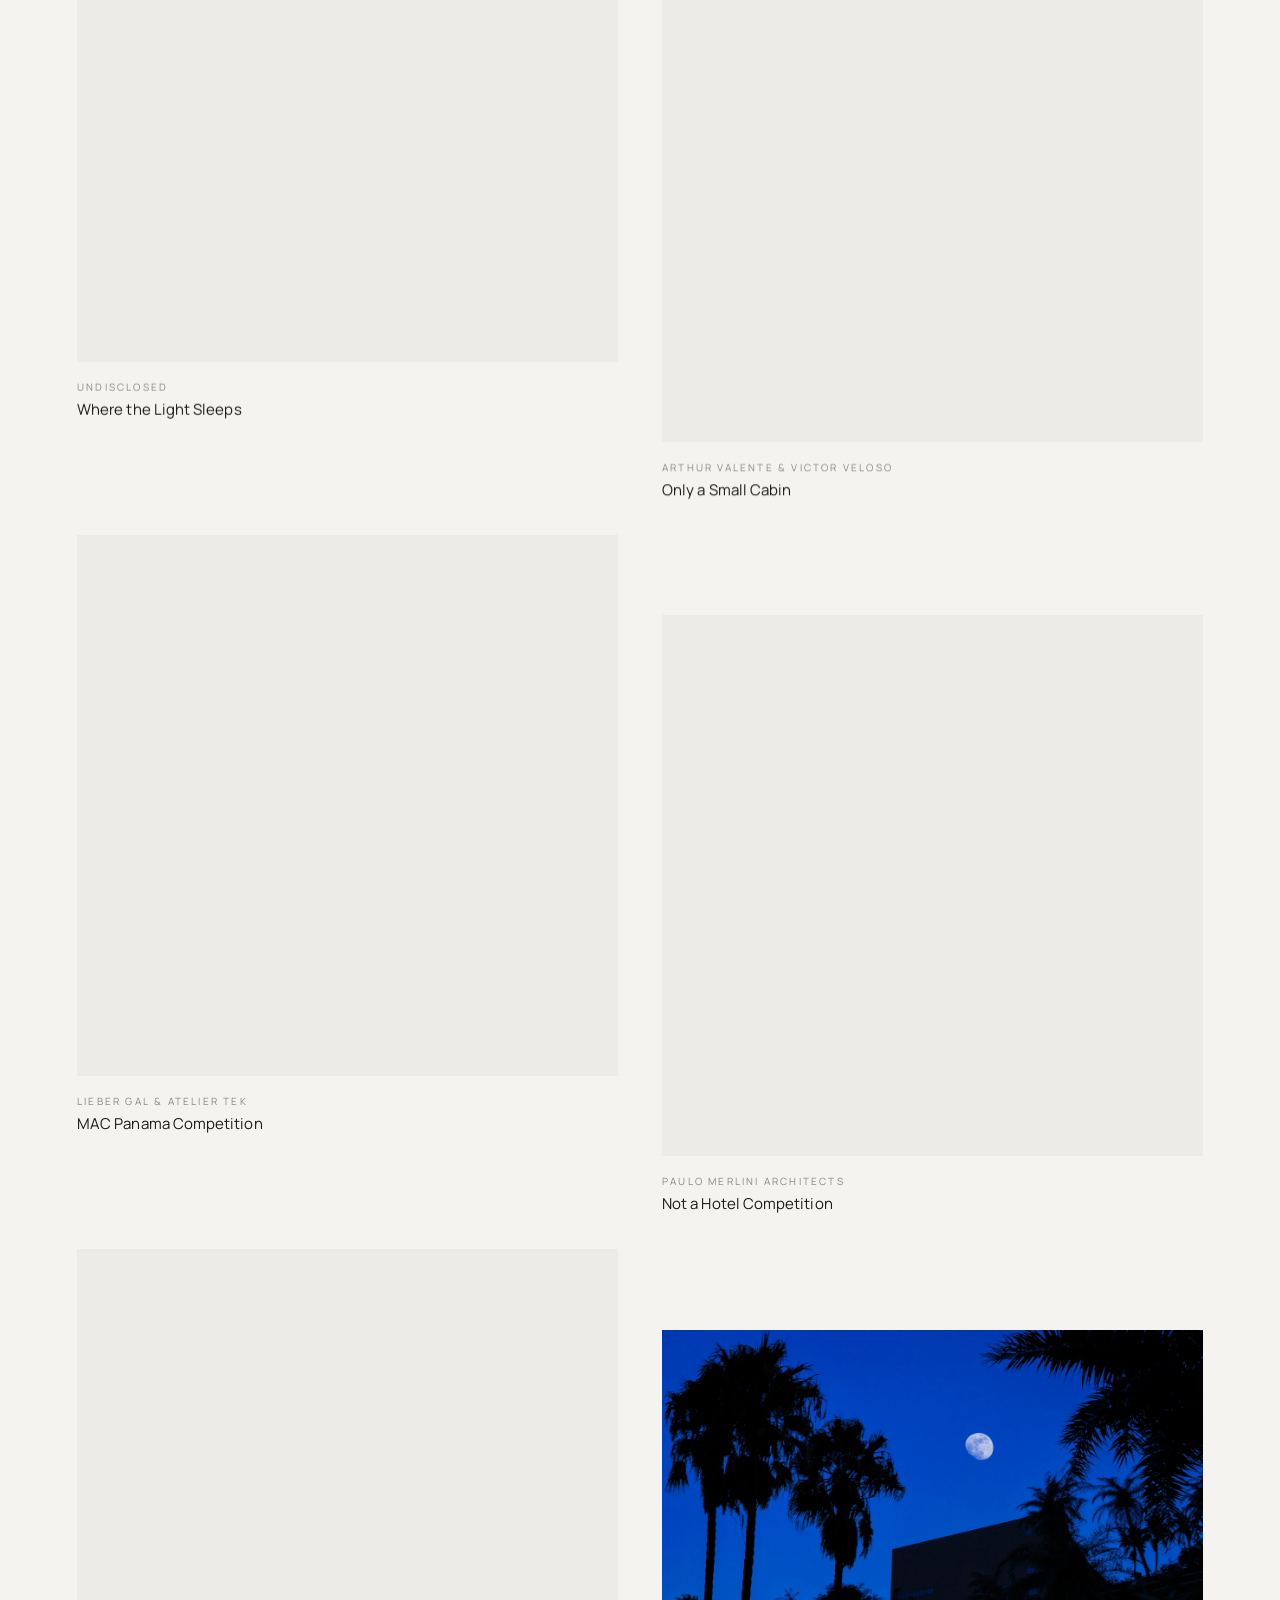
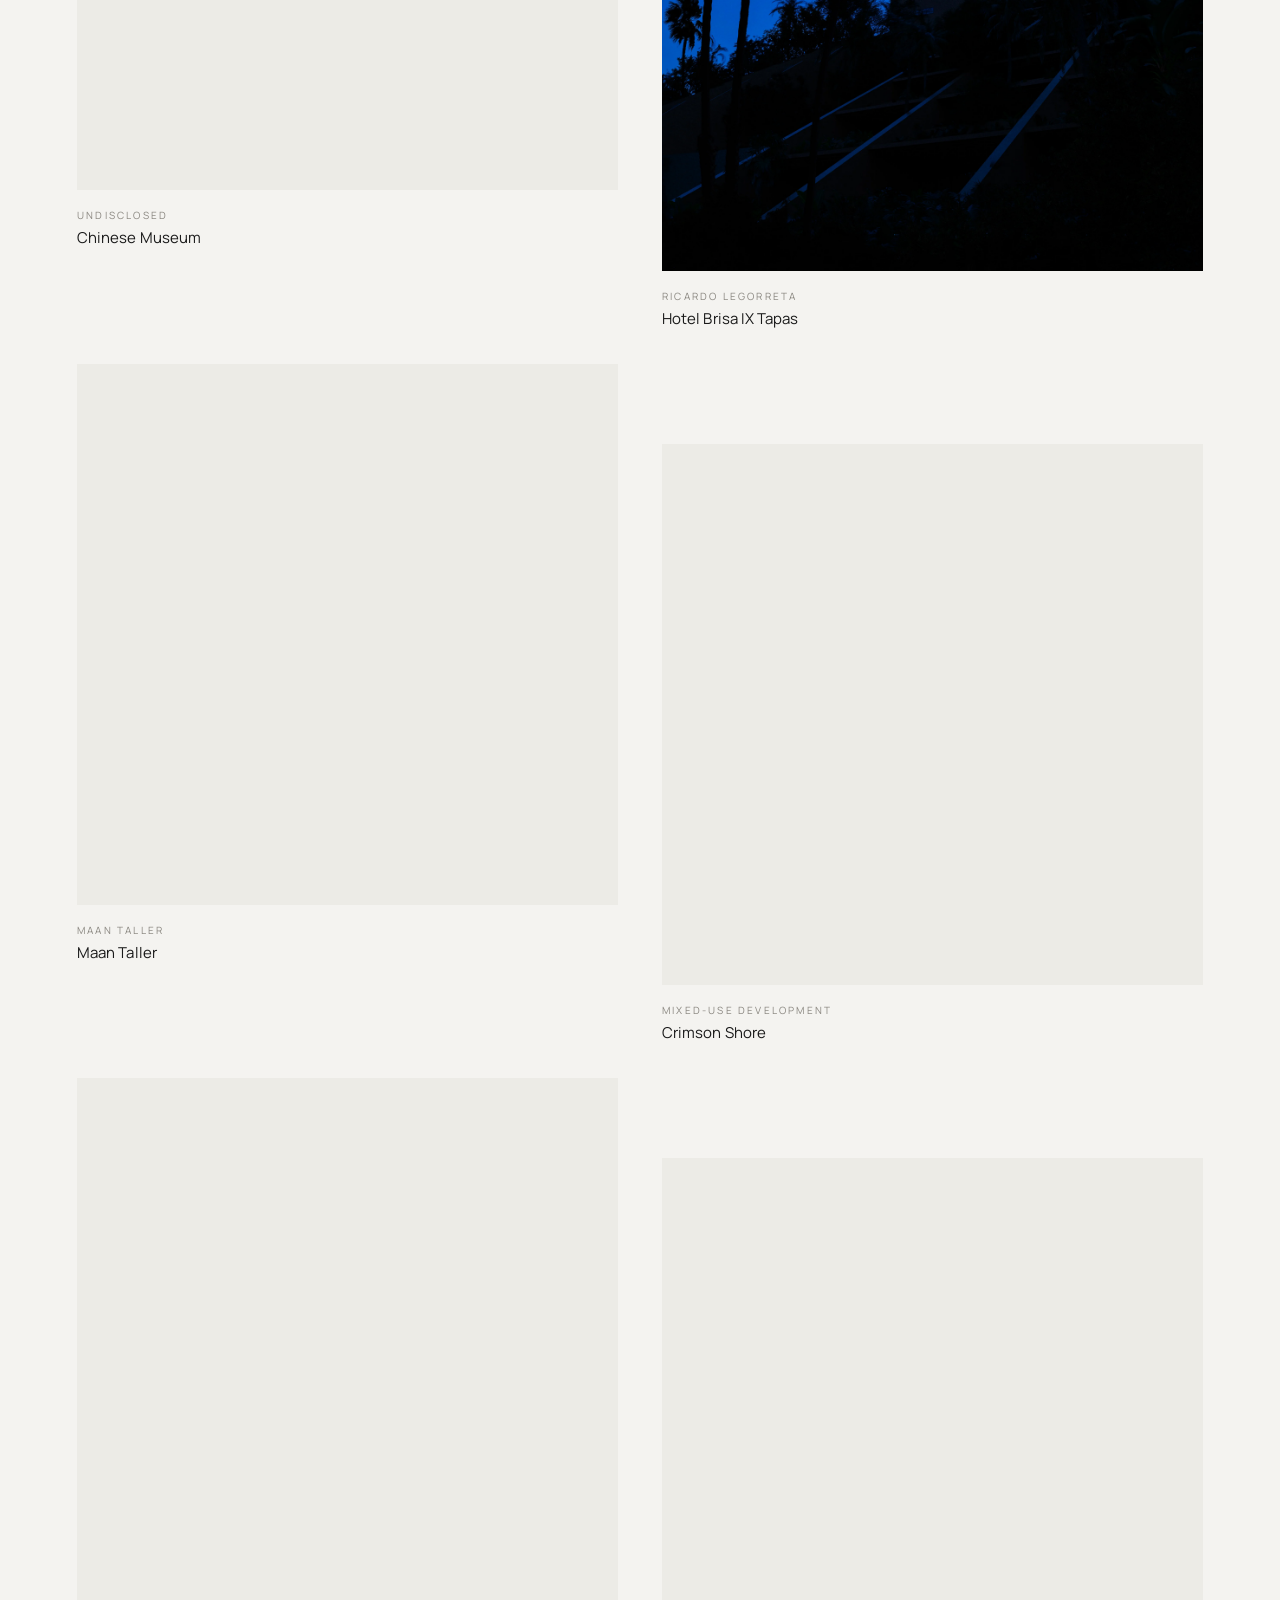
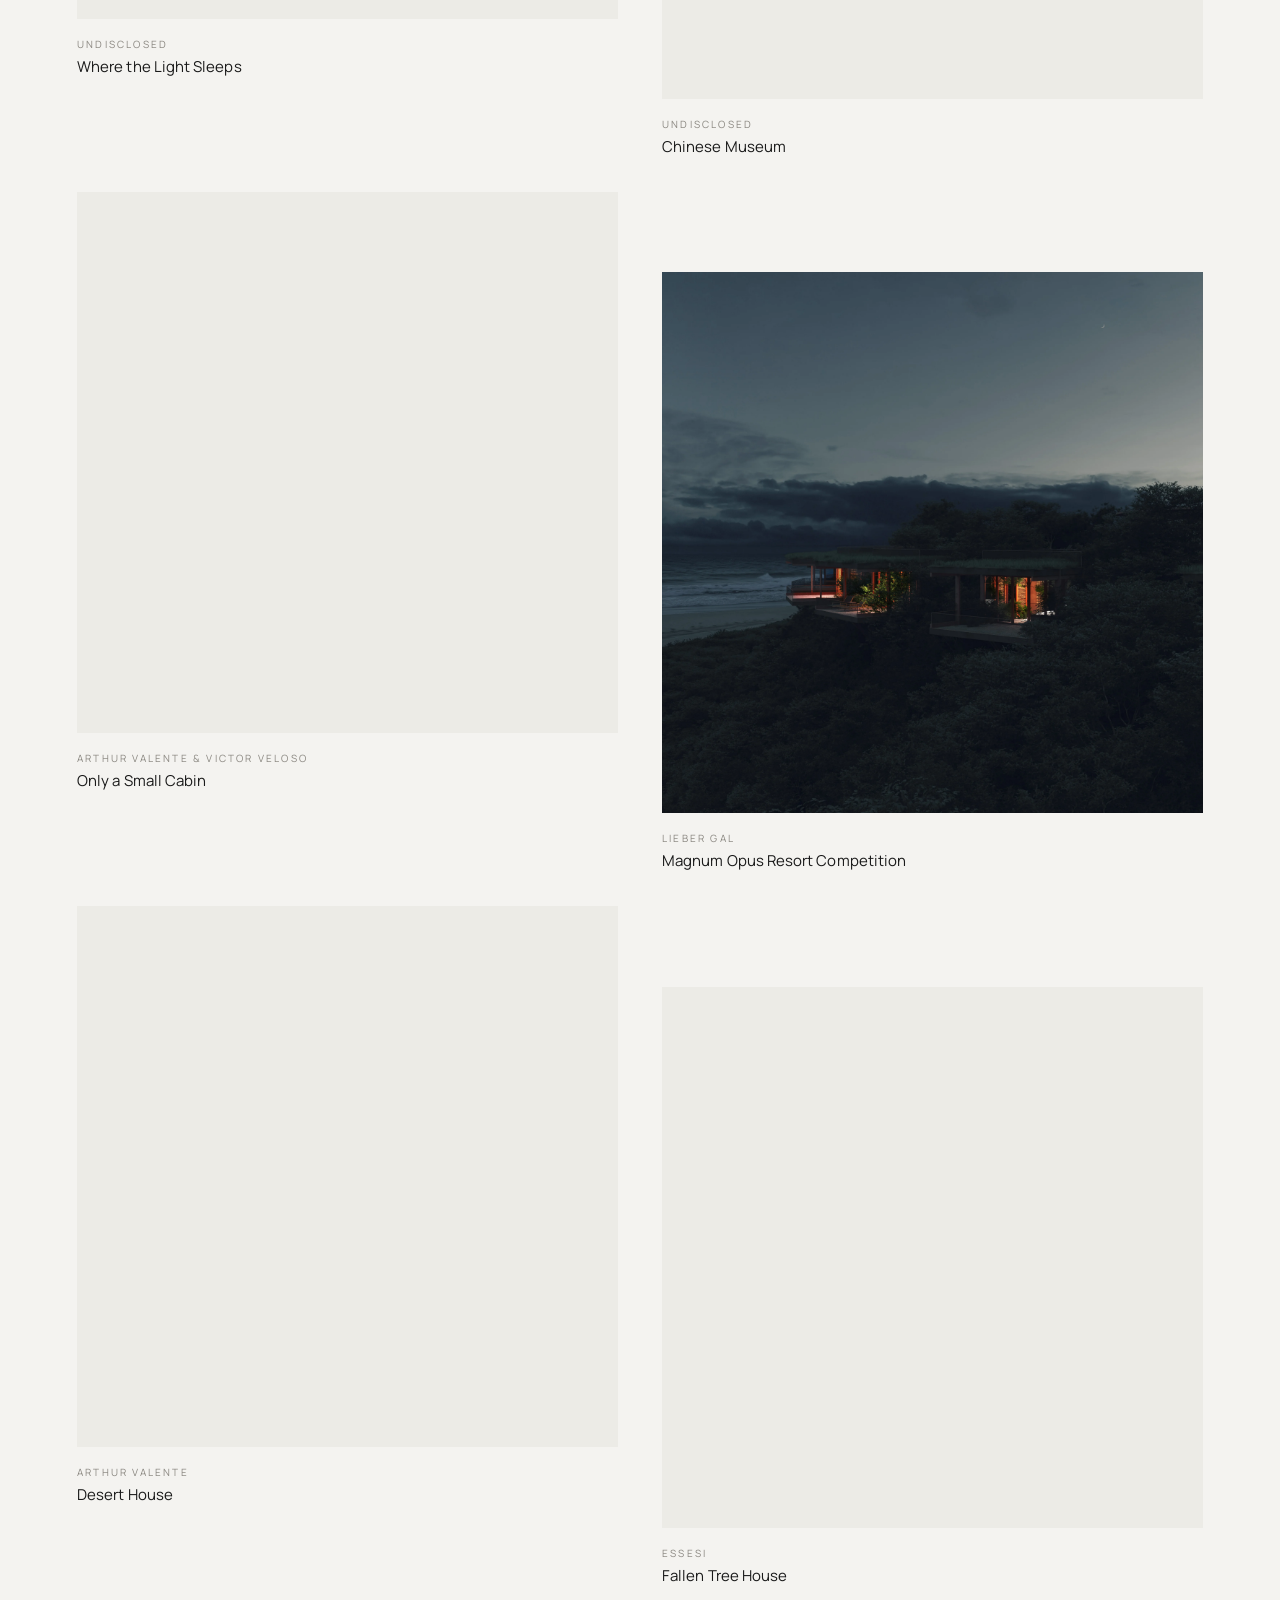
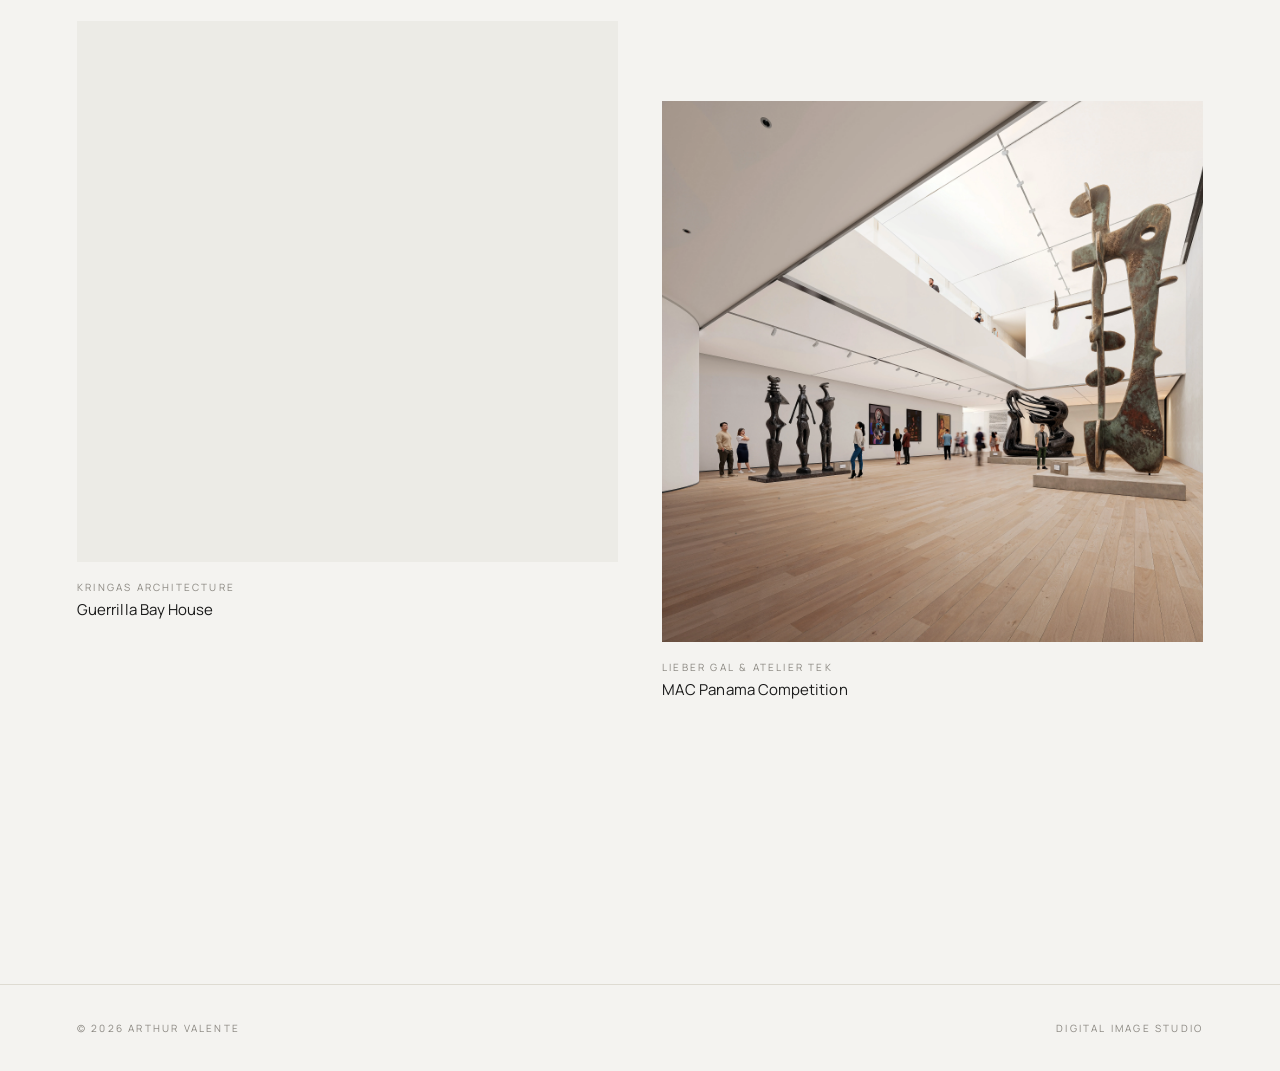
==== commit cd7dc632: "Add zoom to lightbox: click to 2.2x with mouse-follow pan; make hero clickable" ====
--- a/index.html
+++ b/index.html
@@ -44,7 +44,7 @@
   <link rel="preconnect" href="https://fonts.googleapis.com"/>
   <link rel="preconnect" href="https://fonts.gstatic.com" crossorigin/>
   <link href="https://fonts.googleapis.com/css2?family=Manrope:wght@200;300;400;500;600&display=swap" rel="stylesheet"/>
-  <link rel="stylesheet" href="styles.css?v=17"/>
+  <link rel="stylesheet" href="styles.css?v=18"/>
   <link rel="preload" as="image" href="2548_NOH_Among the Trees_emberatelier.com.webp" fetchpriority="high"/>
 </head>
 <body>
@@ -71,7 +71,7 @@
   </footer>
 
   <script src="projects.js?v=31"></script>
-  <script src="app.js?v=8"></script>
+  <script src="app.js?v=9"></script>
   <script>
     (function () {
       var colLeft = document.getElementById('colLeft');
--- a/styles.css
+++ b/styles.css
@@ -700,10 +700,17 @@
   object-fit: contain;
   display: block;
   opacity: 0;
-  transition: opacity 0.45s var(--ease-out-cubic);
+  cursor: zoom-in;
+  transition: opacity 0.45s var(--ease-out-cubic), transform 0.35s var(--ease-out-cubic);
 }
 .lb-image-wrap img.loaded { opacity: 1; }
 .lb-image-wrap.transitioning img { opacity: 0; }
+.lb-image-wrap.zoomed img {
+  cursor: zoom-out;
+  transition: opacity 0.45s var(--ease-out-cubic), transform 0.12s linear;
+}
+body.cursor-ready .lb-image-wrap img { cursor: none; } /* let custom cursor handle */
+body.cursor-ready .lb-image-wrap.zoomed img { cursor: none; }
 
 /* Caption overlays the bottom of the image with a subtle gradient for legibility */
 .lb-caption {
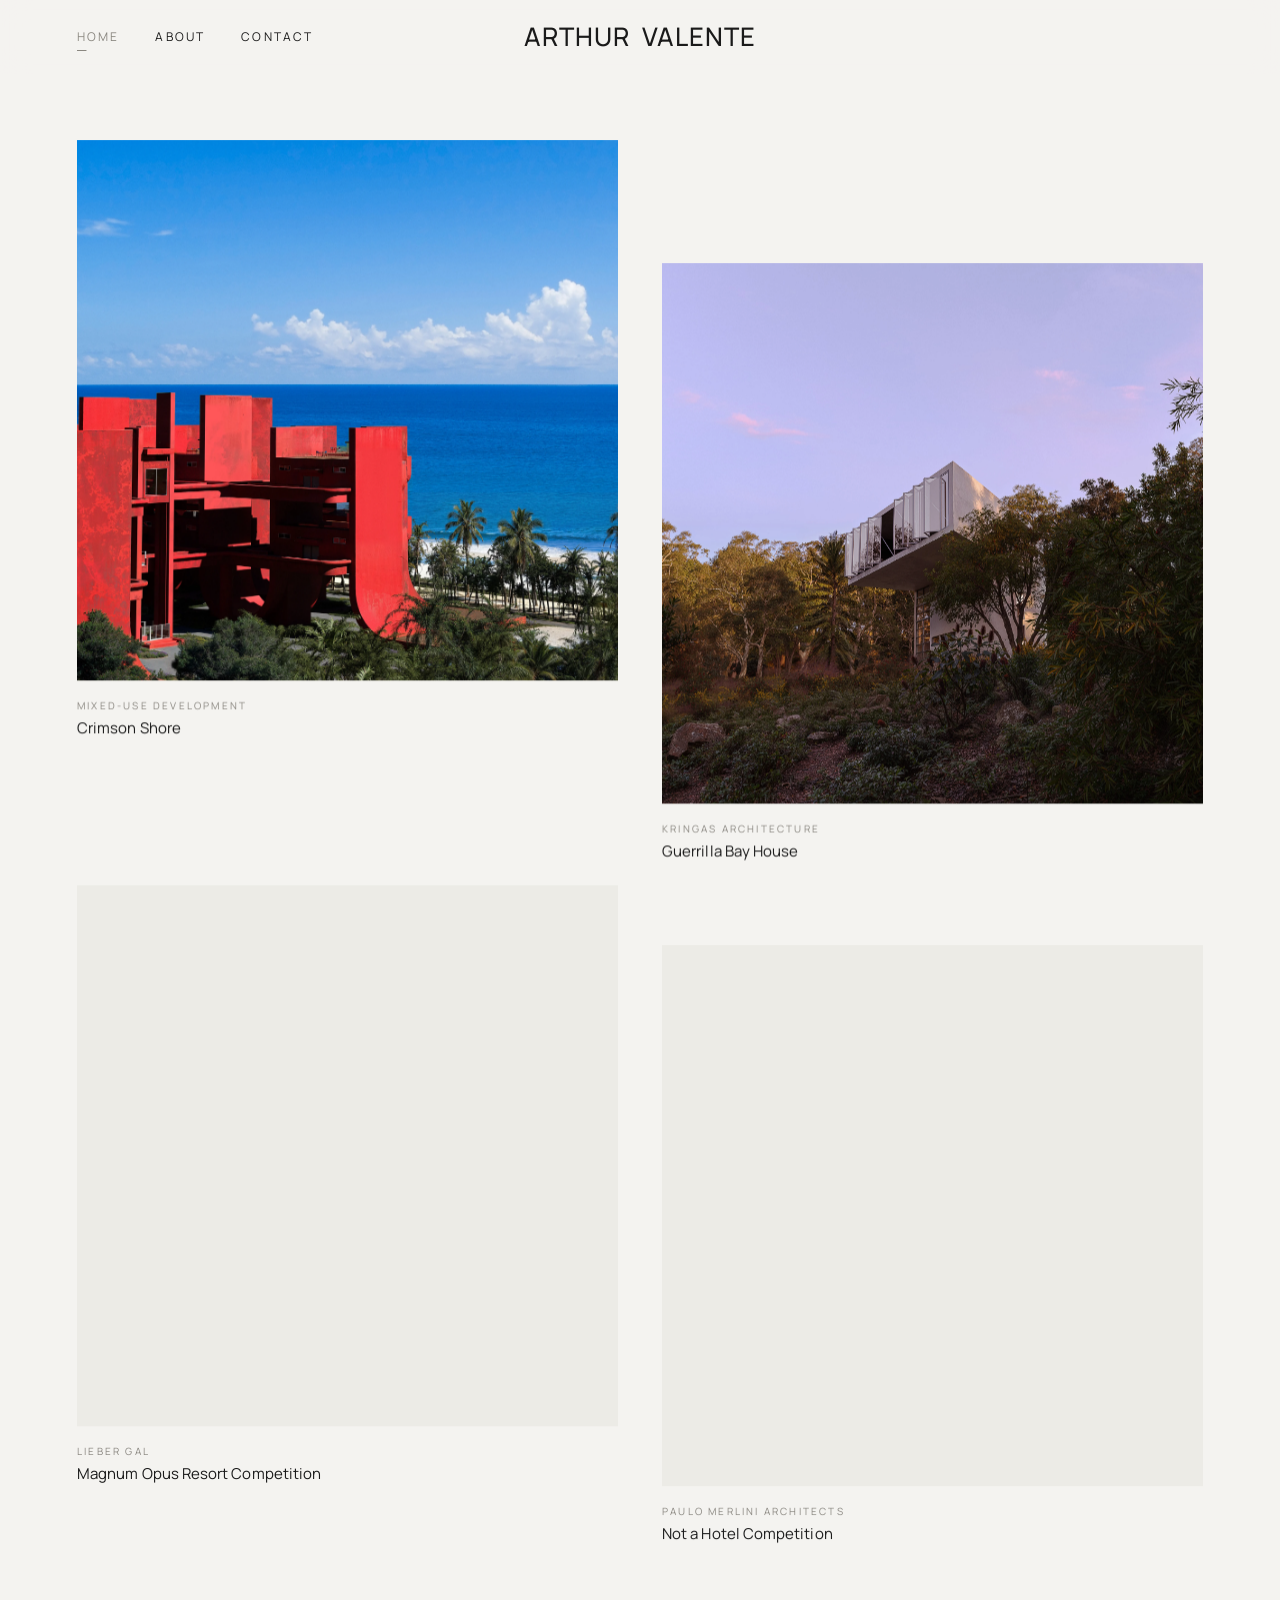
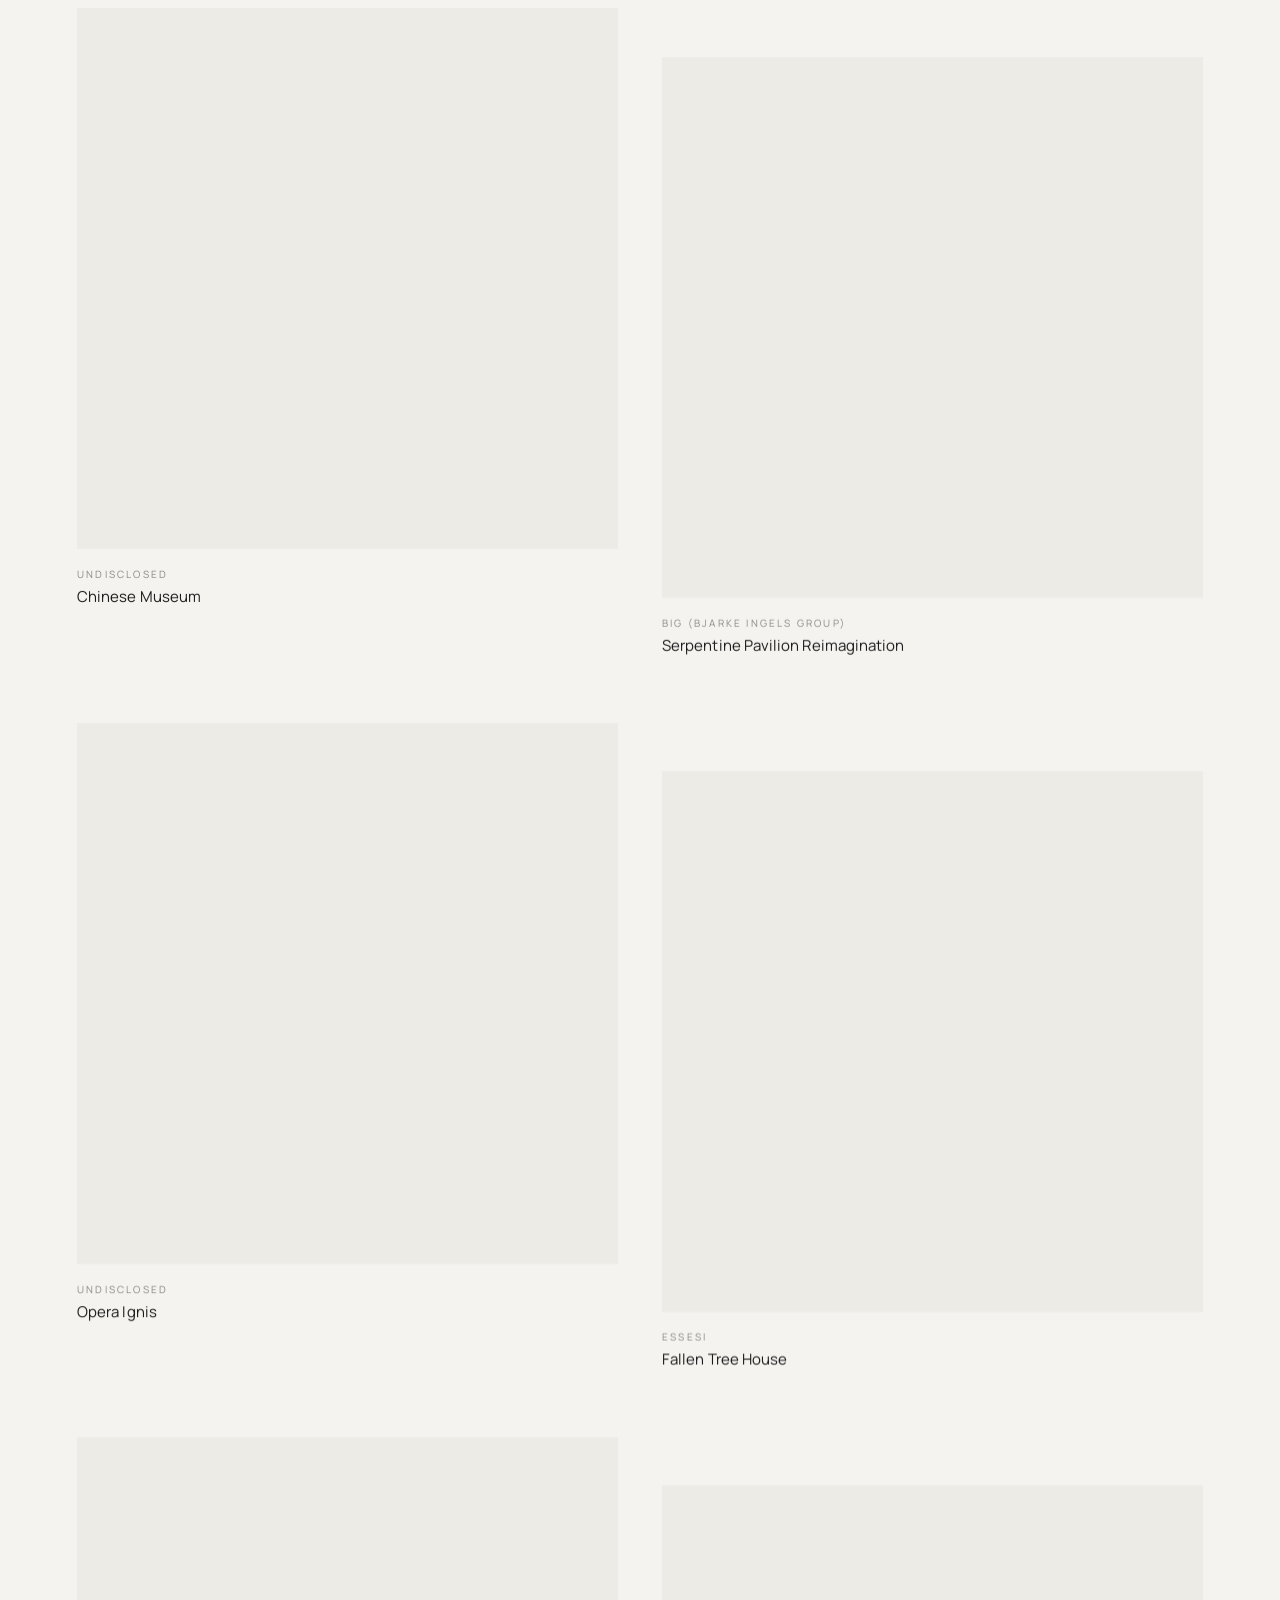
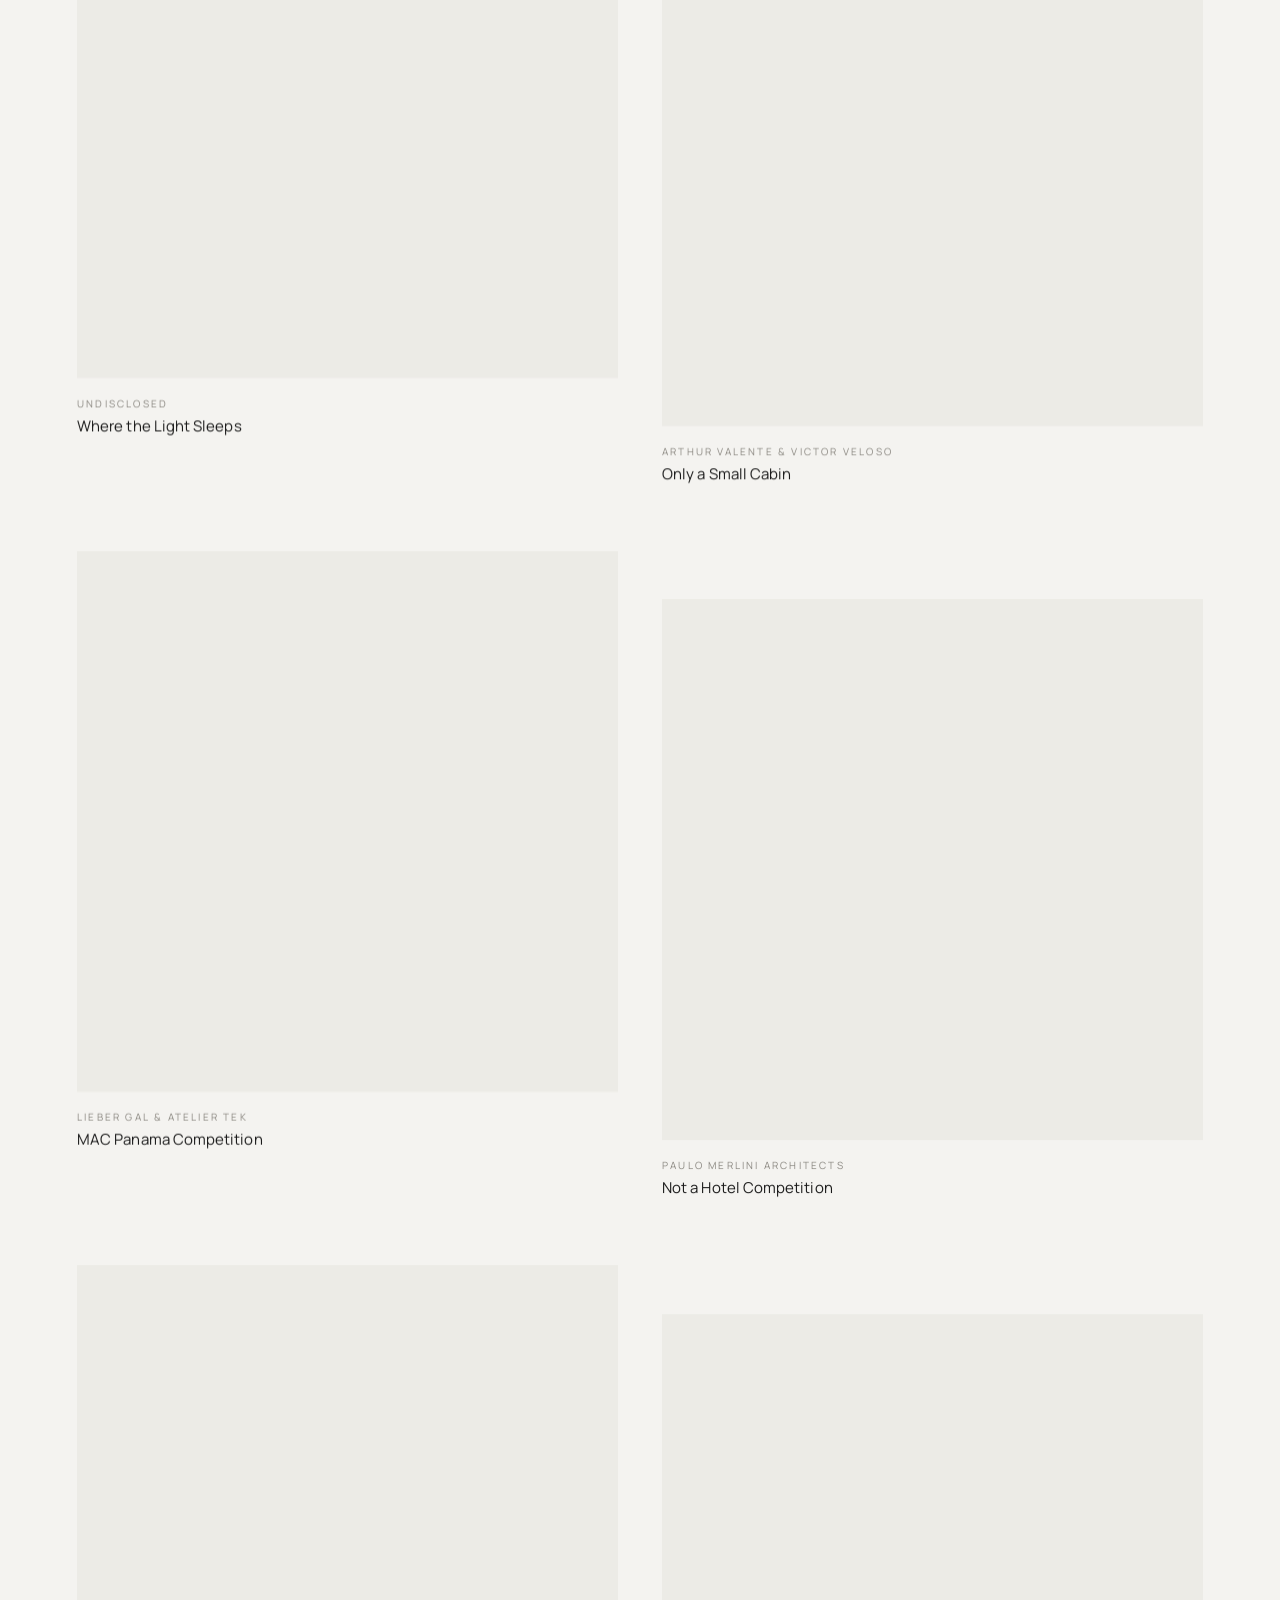
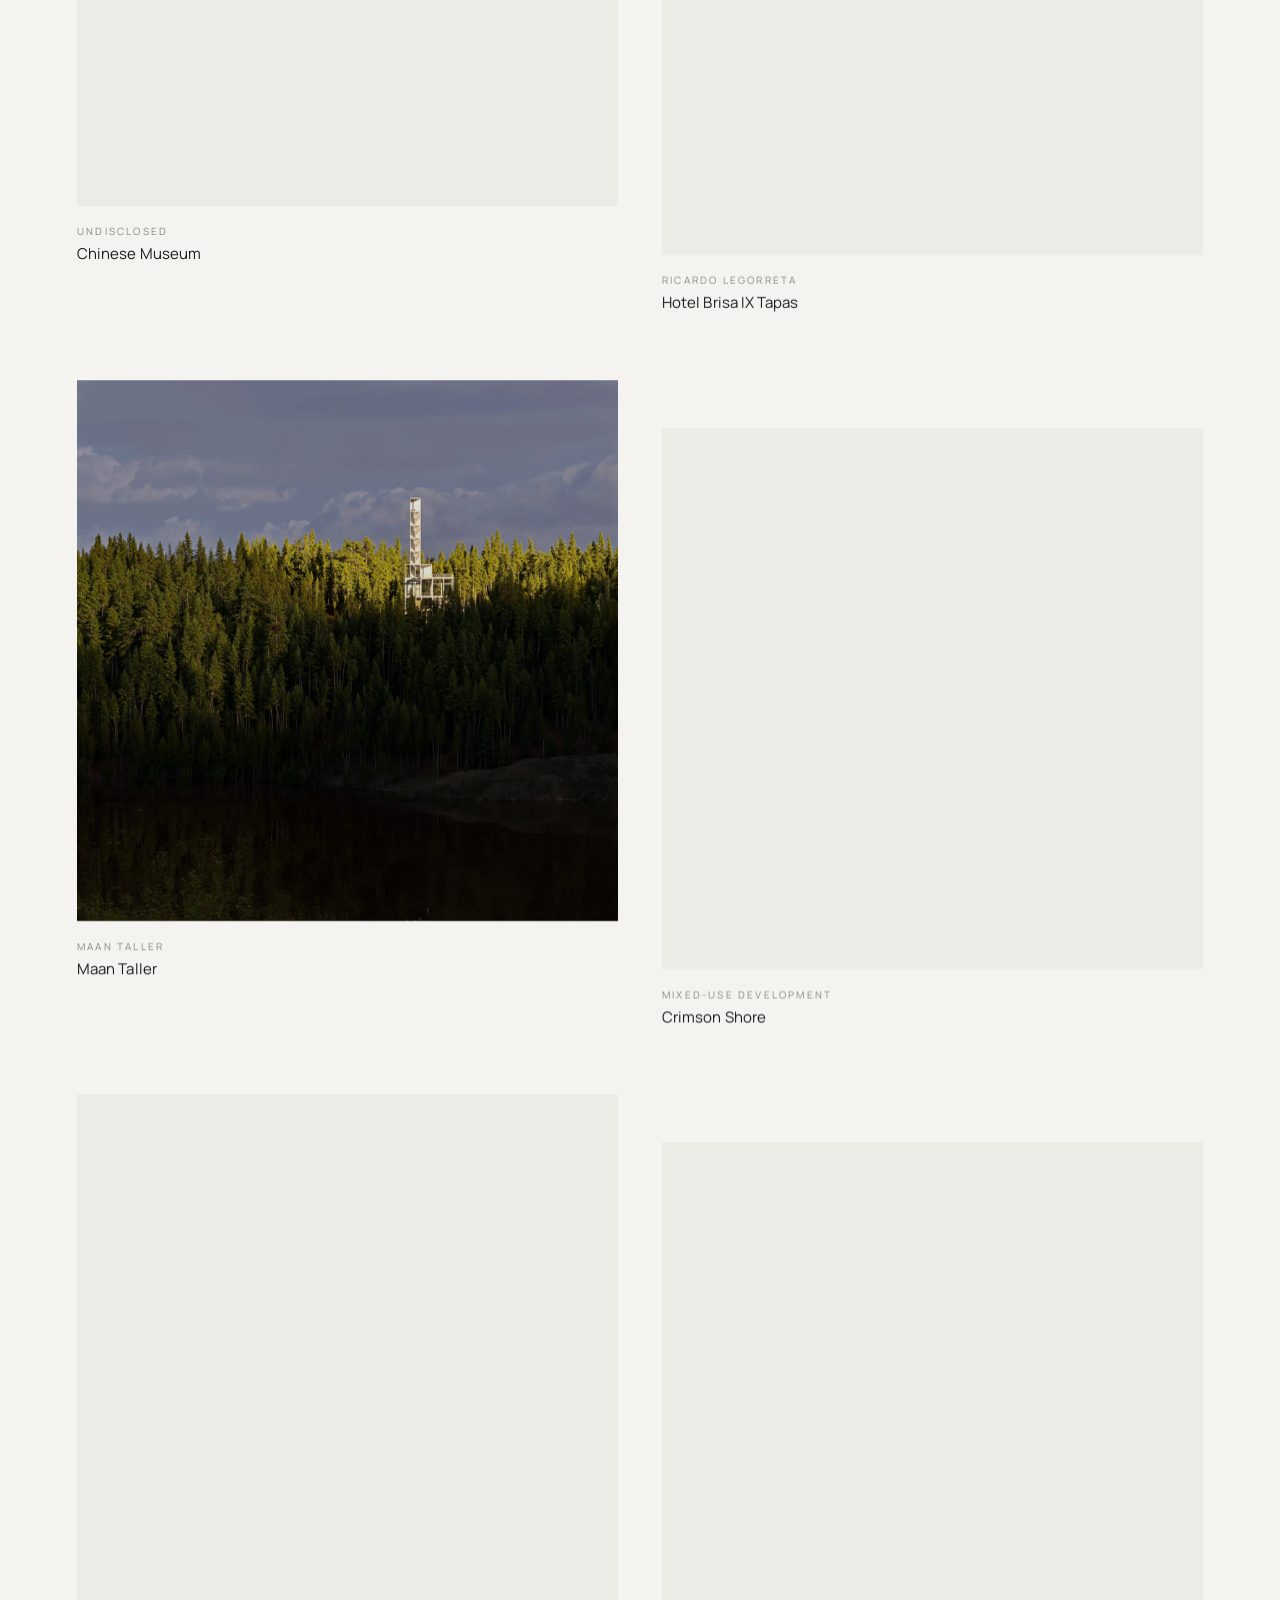
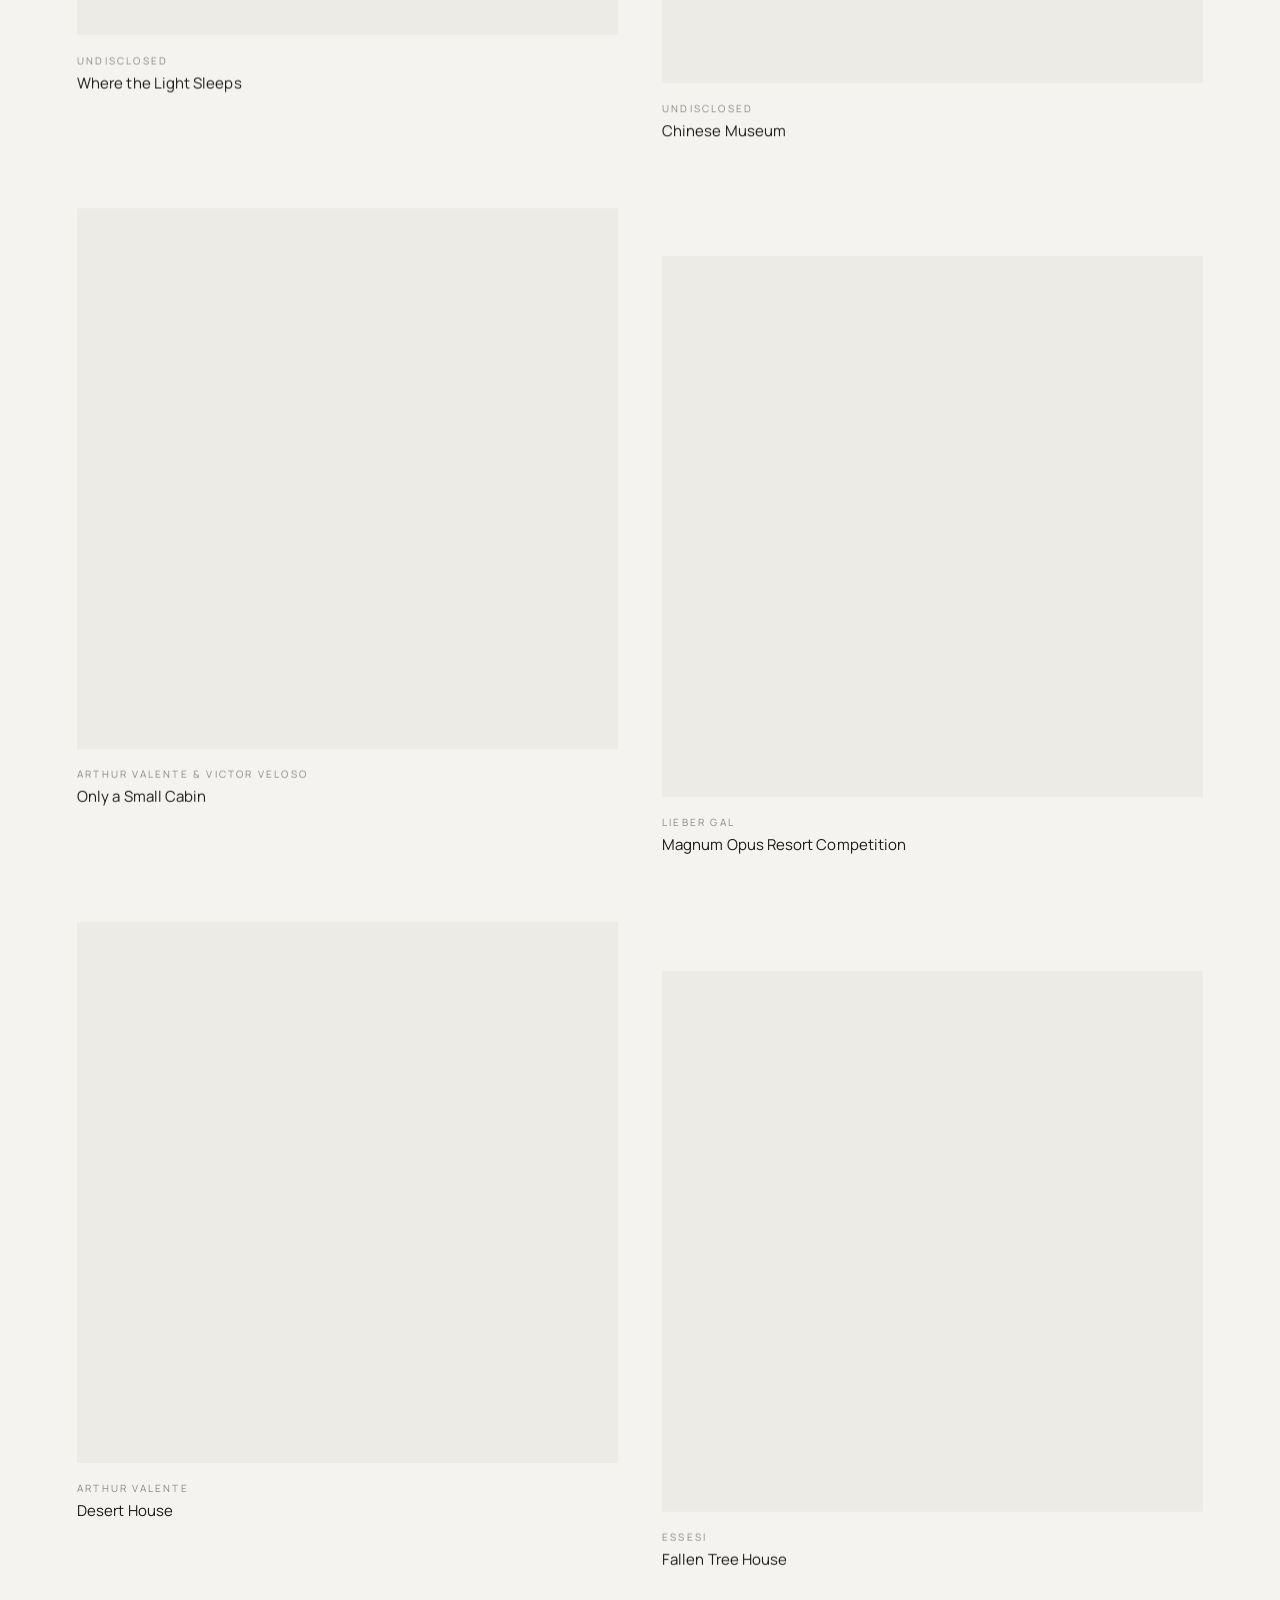
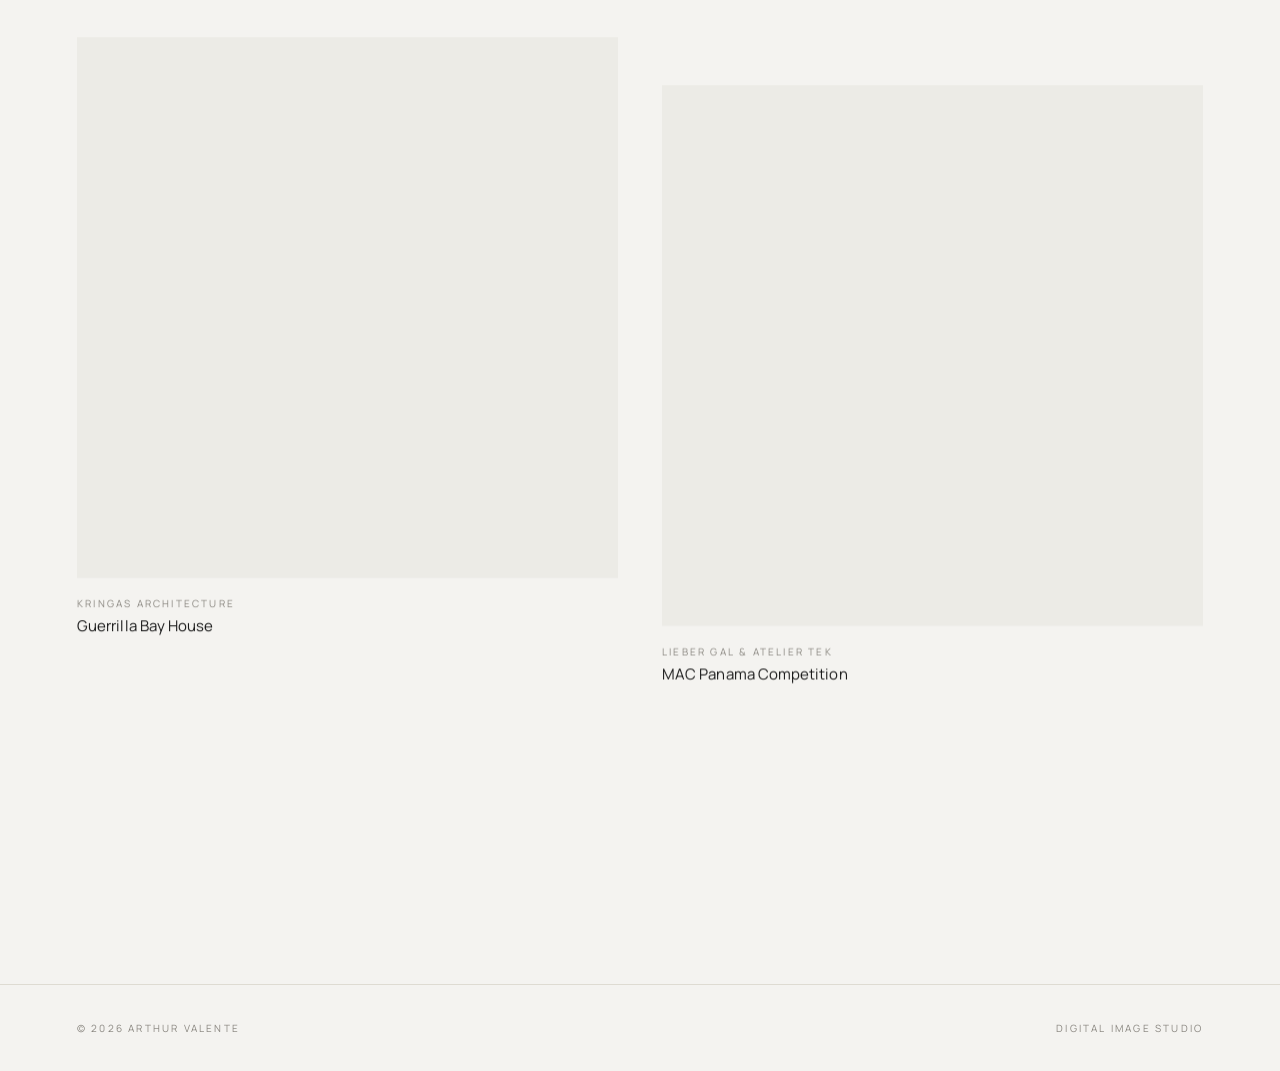
==== commit 5b96e903: "Per-card parallax — fixes scroll animation that stopped after row 3" ====
--- a/index.html
+++ b/index.html
@@ -146,40 +146,50 @@
       });
 
       // ────────────────────────────────────────────────────────────────────
-      // PARALLAX — left column drifts down, right column drifts up.
-      // Subtle, ~40px max offset on a long page. Lerp-smoothed.
-      // Skipped on touch devices and reduced-motion users.
+      // PER-CARD PARALLAX — each card has its own offset based on its
+      // position in the viewport. Left column drifts one way, right the
+      // other, but offset stays small per card (no accumulation across page).
       // ────────────────────────────────────────────────────────────────────
       var prefersReduced = window.matchMedia('(prefers-reduced-motion: reduce)').matches;
       var isCoarse = window.matchMedia('(pointer: coarse)').matches;
       if (!prefersReduced && !isCoarse) {
-        var leftInners  = document.querySelectorAll('.col-left  .card-inner');
-        var rightInners = document.querySelectorAll('.col-right .card-inner');
-        var speed = 0.018;  // gentler — aspect ratios vary so columns aren't symmetric
-        var maxOffset = 24; // tight cap to prevent visual mis-pairing
-        var currentY = 0, targetY = 0, rafId = null;
+        var leftInners  = Array.from(document.querySelectorAll('.col-left  .card-inner'));
+        var rightInners = Array.from(document.querySelectorAll('.col-right .card-inner'));
+        var maxOffset = 40;     // max ± shift per card
+        var rafId = null;
 
         function clamp(v, min, max) { return Math.max(min, Math.min(max, v)); }
 
         function tick() {
-          currentY += (targetY - currentY) * 0.1;
-          var raw = currentY * speed;
-          var off = clamp(raw, -maxOffset, maxOffset);
-          var yLeft  = off.toFixed(2);
-          var yRight = (-off).toFixed(2);
-          for (var i = 0; i < leftInners.length;  i++) leftInners[i].style.transform  = 'translate3d(0,' + yLeft  + 'px,0)';
-          for (var j = 0; j < rightInners.length; j++) rightInners[j].style.transform = 'translate3d(0,' + yRight + 'px,0)';
-          if (Math.abs(targetY - currentY) > 0.4) {
-            rafId = requestAnimationFrame(tick);
-          } else {
-            rafId = null;
+          var vh = window.innerHeight;
+          var vhCenter = vh / 2;
+
+          for (var i = 0; i < leftInners.length; i++) {
+            var card = leftInners[i].parentElement;
+            var rect = card.getBoundingClientRect();
+            var centerY = rect.top + rect.height / 2;
+            var progress = clamp((centerY - vhCenter) / vh, -1, 1);
+            var off = (progress * maxOffset).toFixed(2);
+            leftInners[i].style.transform = 'translate3d(0,' + off + 'px,0)';
           }
+          for (var j = 0; j < rightInners.length; j++) {
+            var card2 = rightInners[j].parentElement;
+            var rect2 = card2.getBoundingClientRect();
+            var centerY2 = rect2.top + rect2.height / 2;
+            var progress2 = clamp((centerY2 - vhCenter) / vh, -1, 1);
+            var off2 = (-progress2 * maxOffset).toFixed(2);
+            rightInners[j].style.transform = 'translate3d(0,' + off2 + 'px,0)';
+          }
+          rafId = null;
         }
 
-        window.addEventListener('scroll', function () {
-          targetY = window.scrollY;
+        function schedule() {
           if (!rafId) rafId = requestAnimationFrame(tick);
-        }, { passive: true });
+        }
+
+        window.addEventListener('scroll', schedule, { passive: true });
+        window.addEventListener('resize', schedule, { passive: true });
+        tick(); // initial position
       }
     })();
   </script>
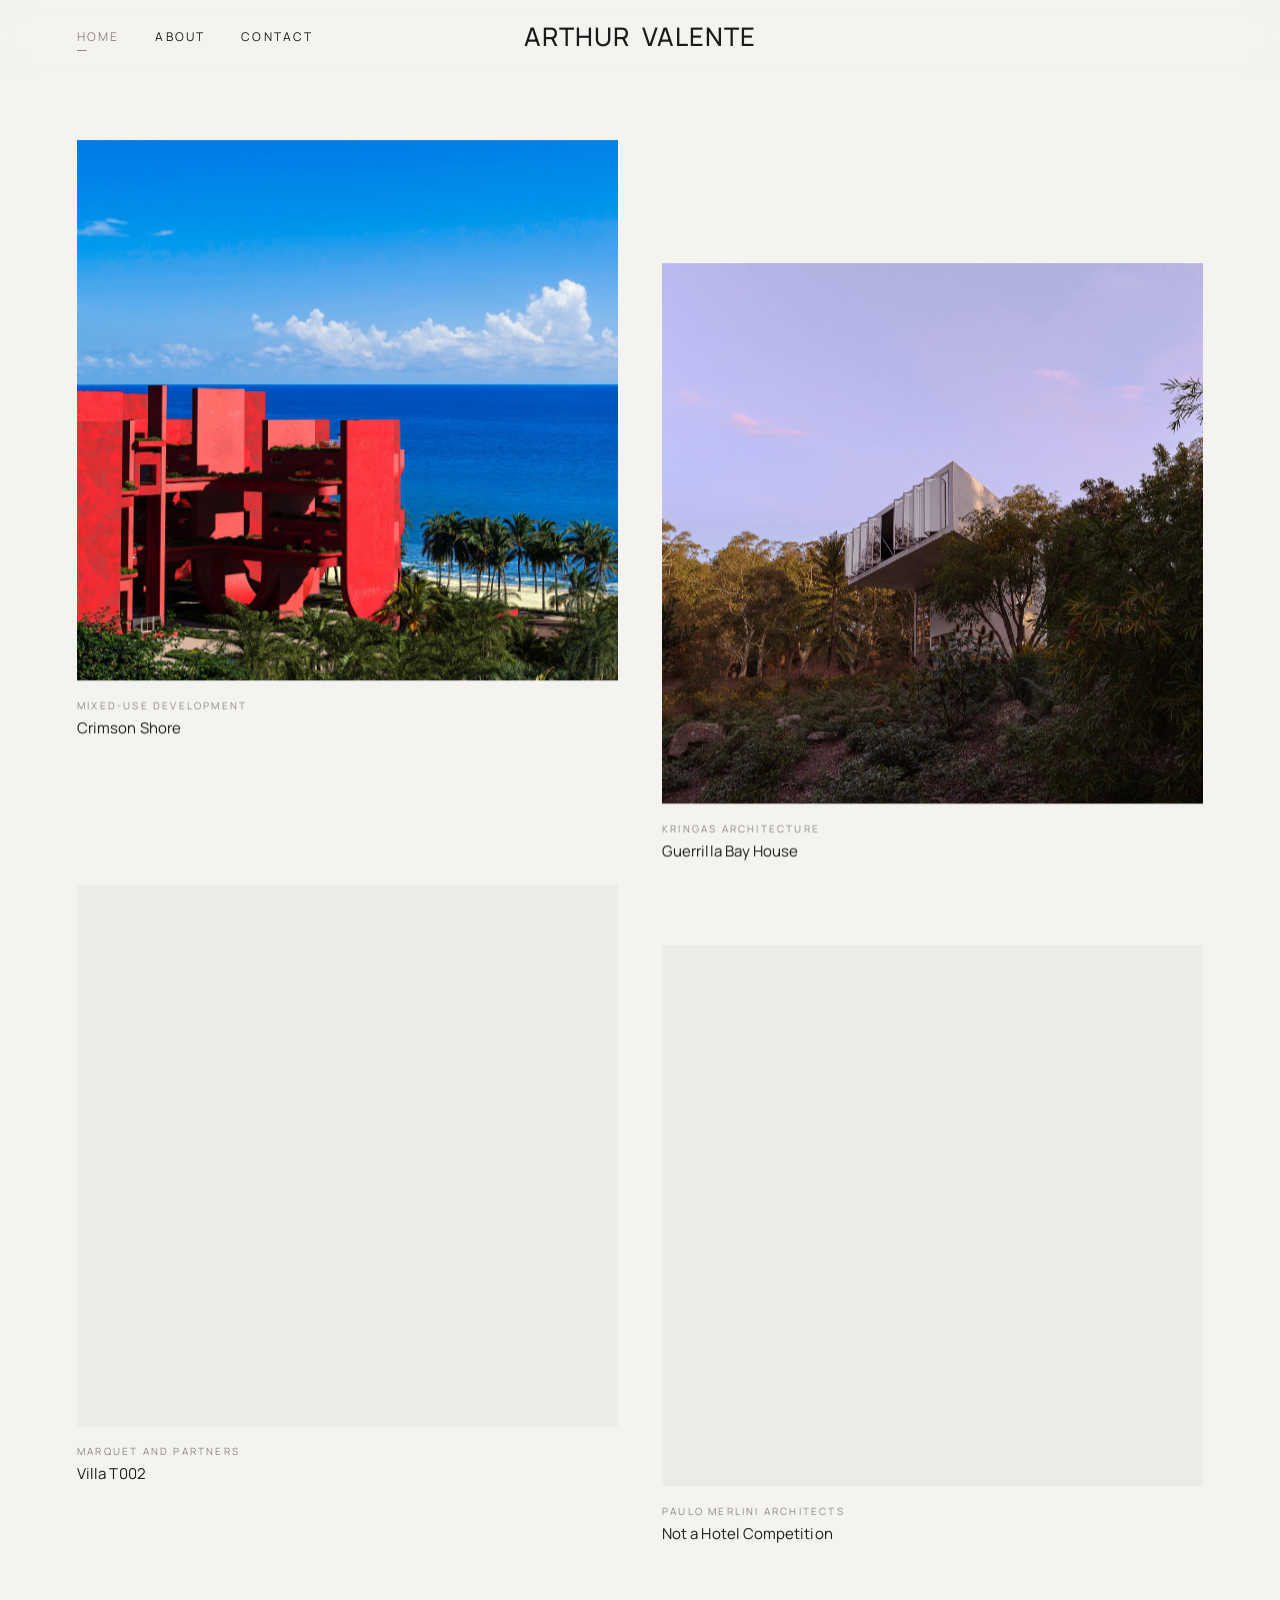
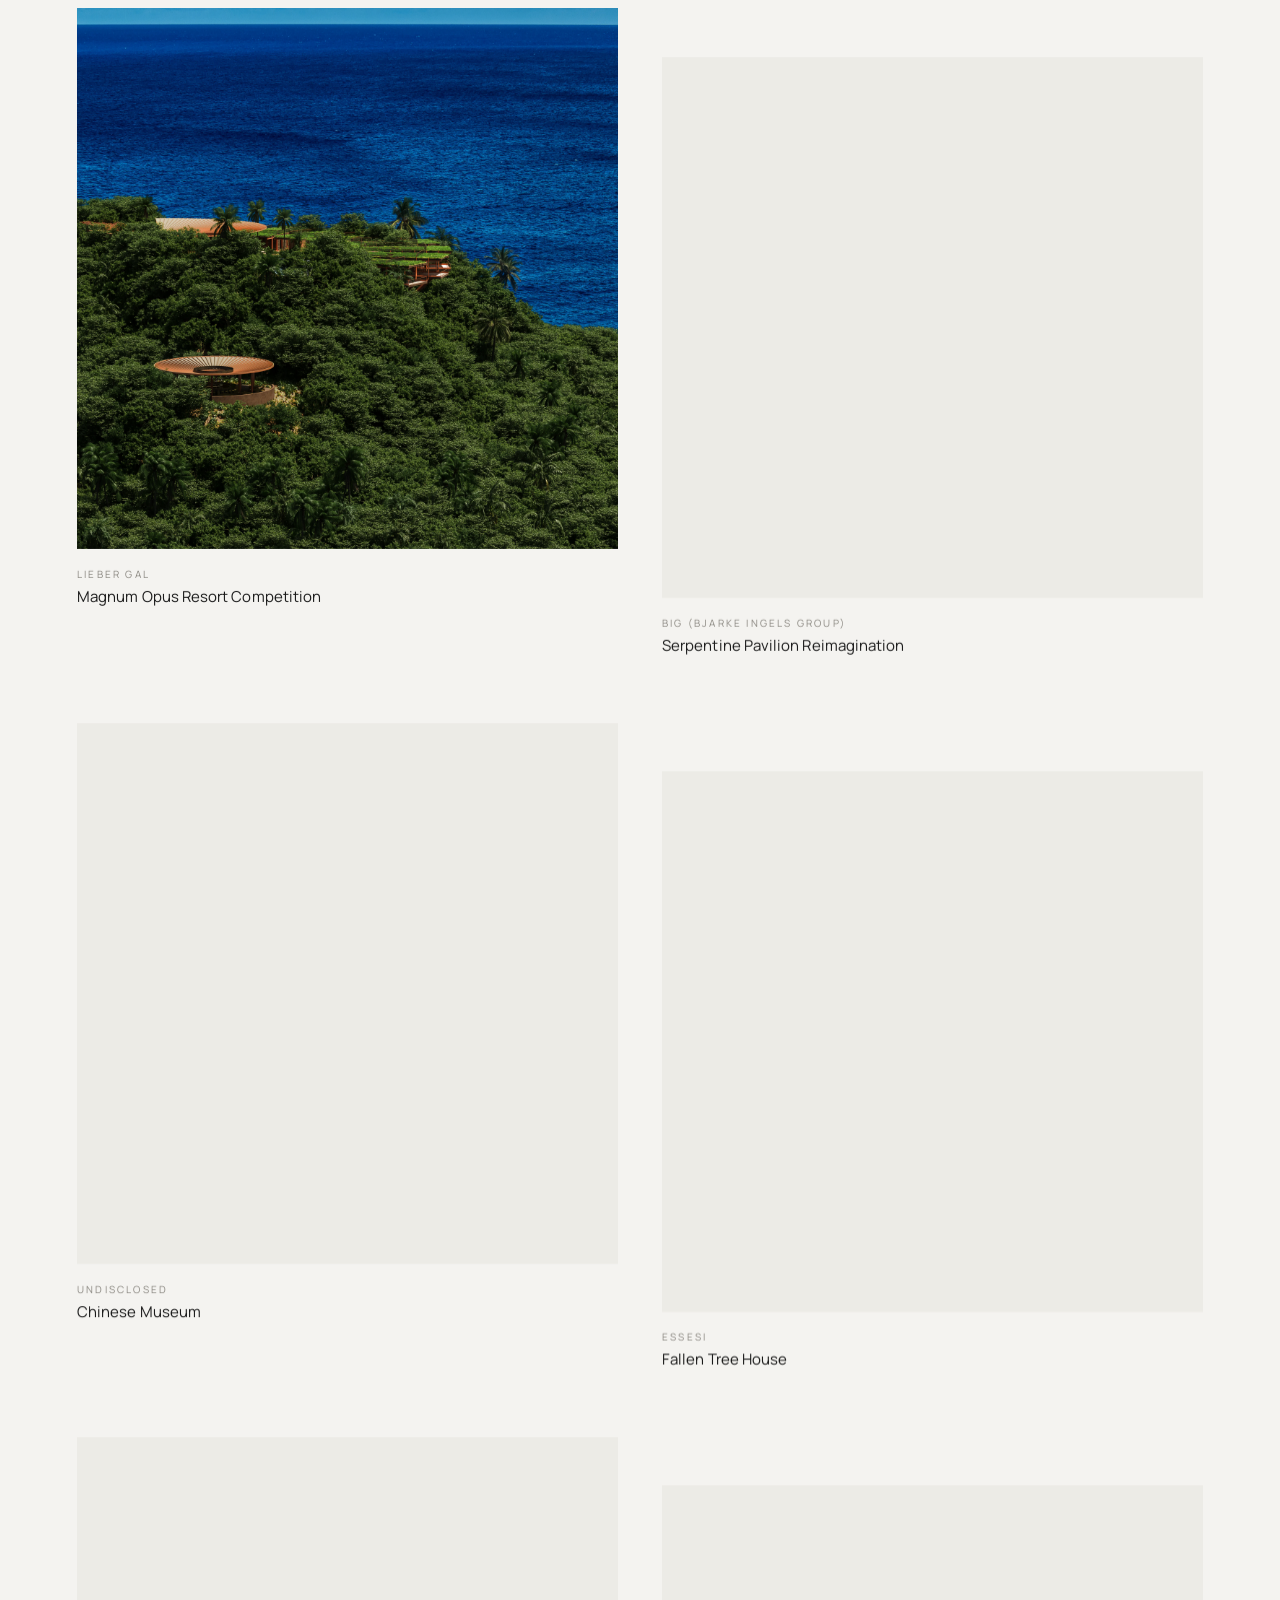
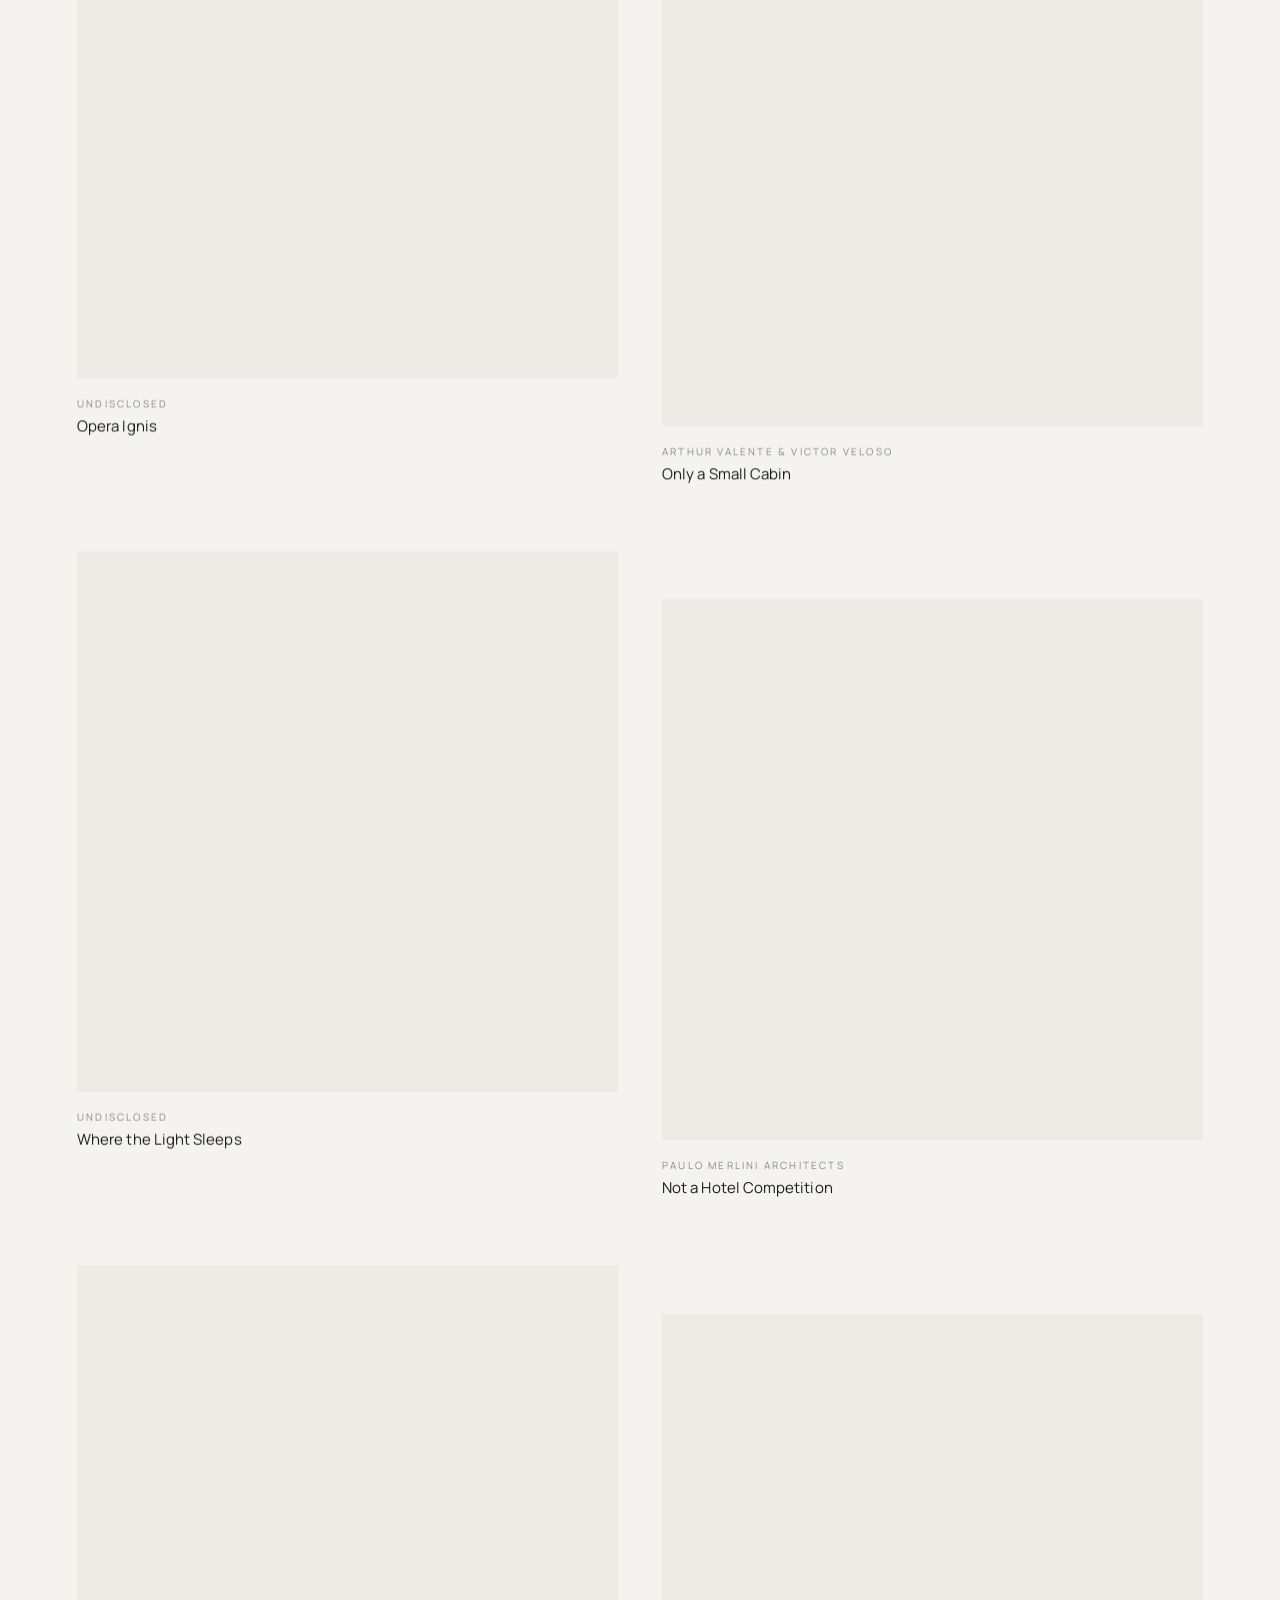
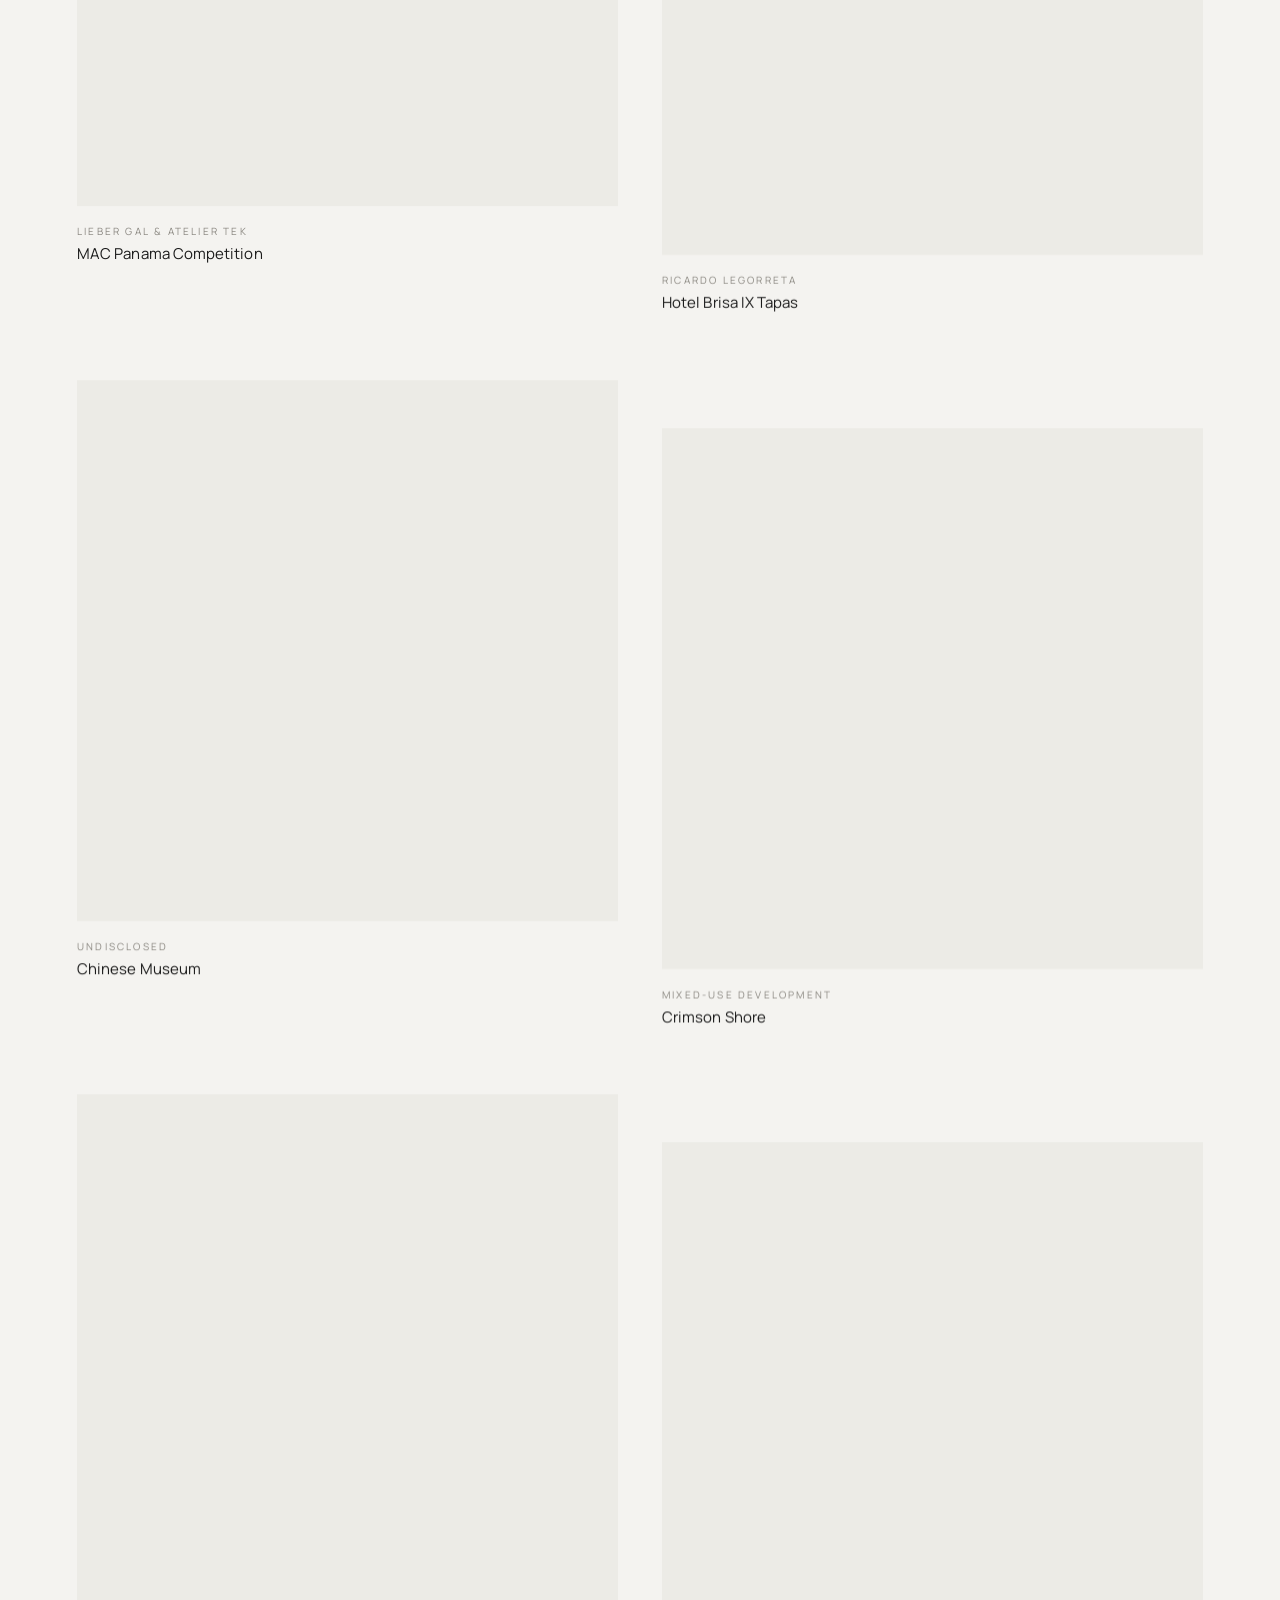
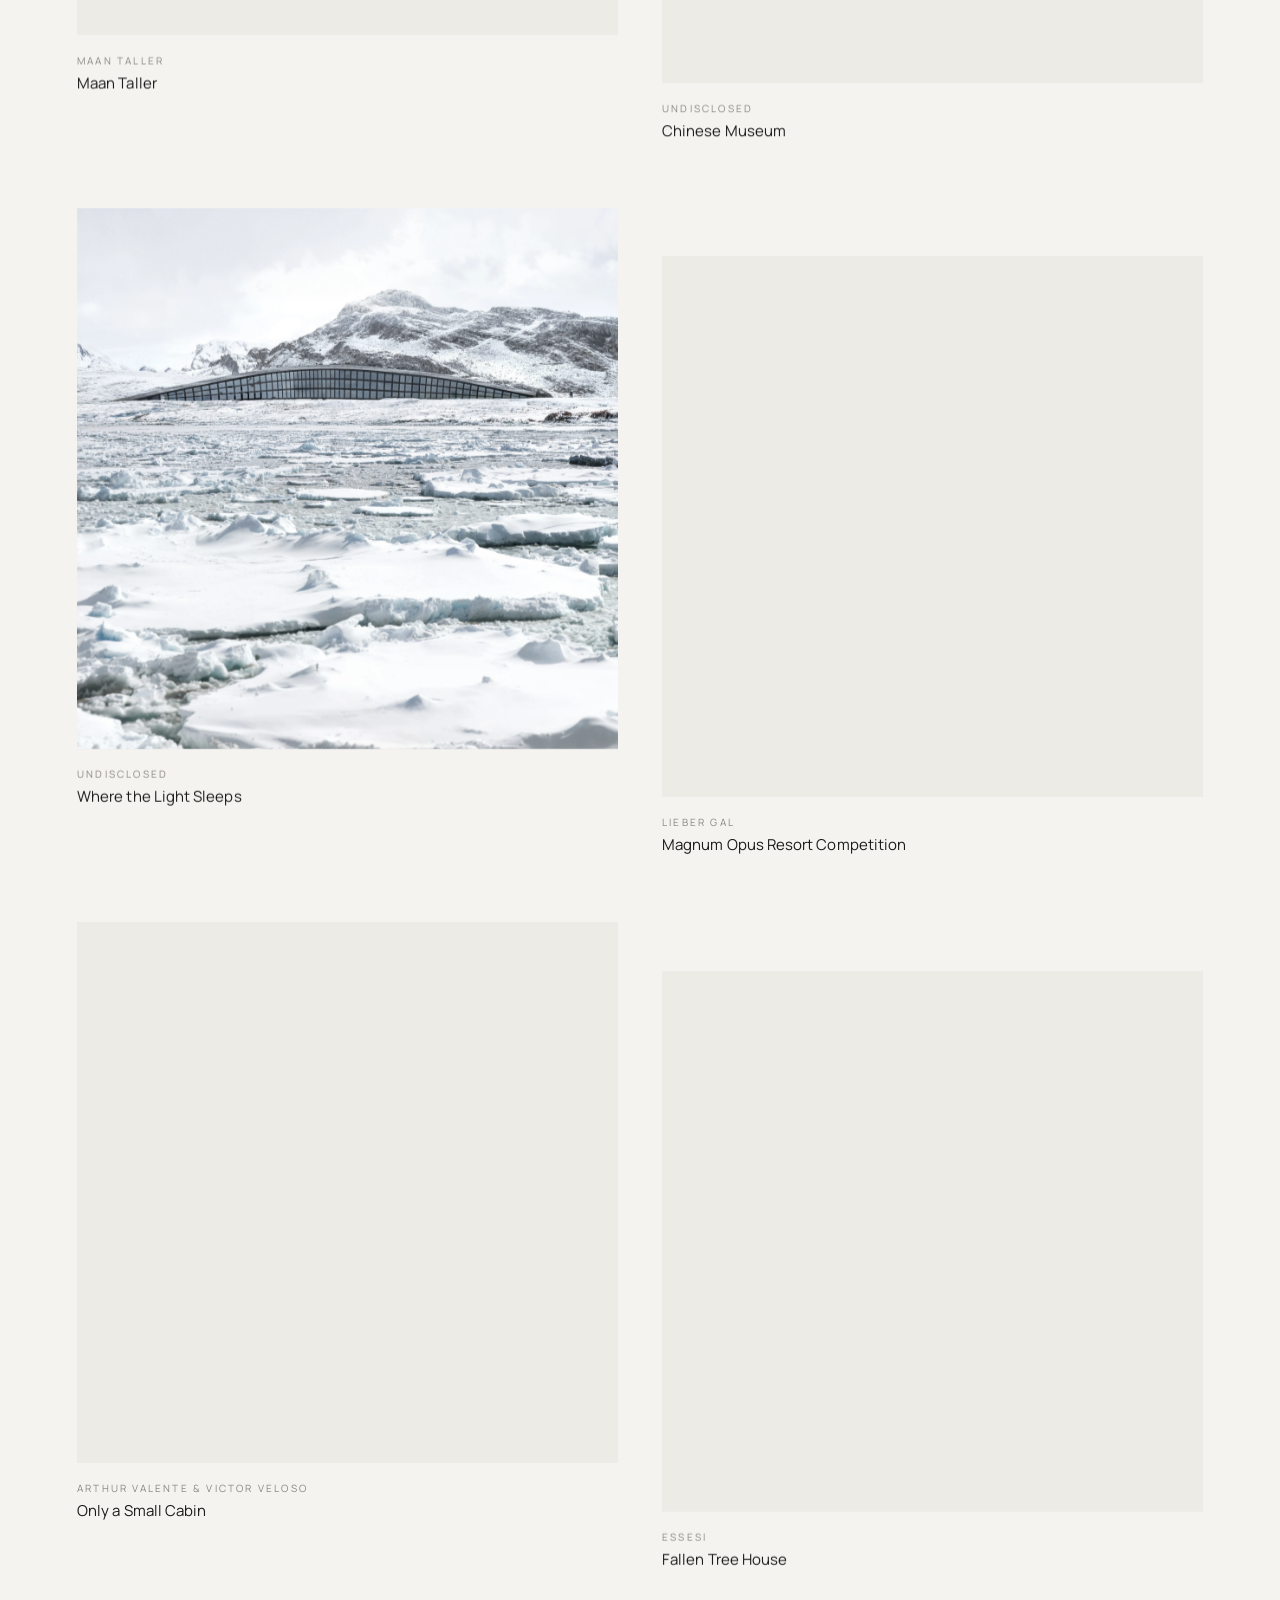
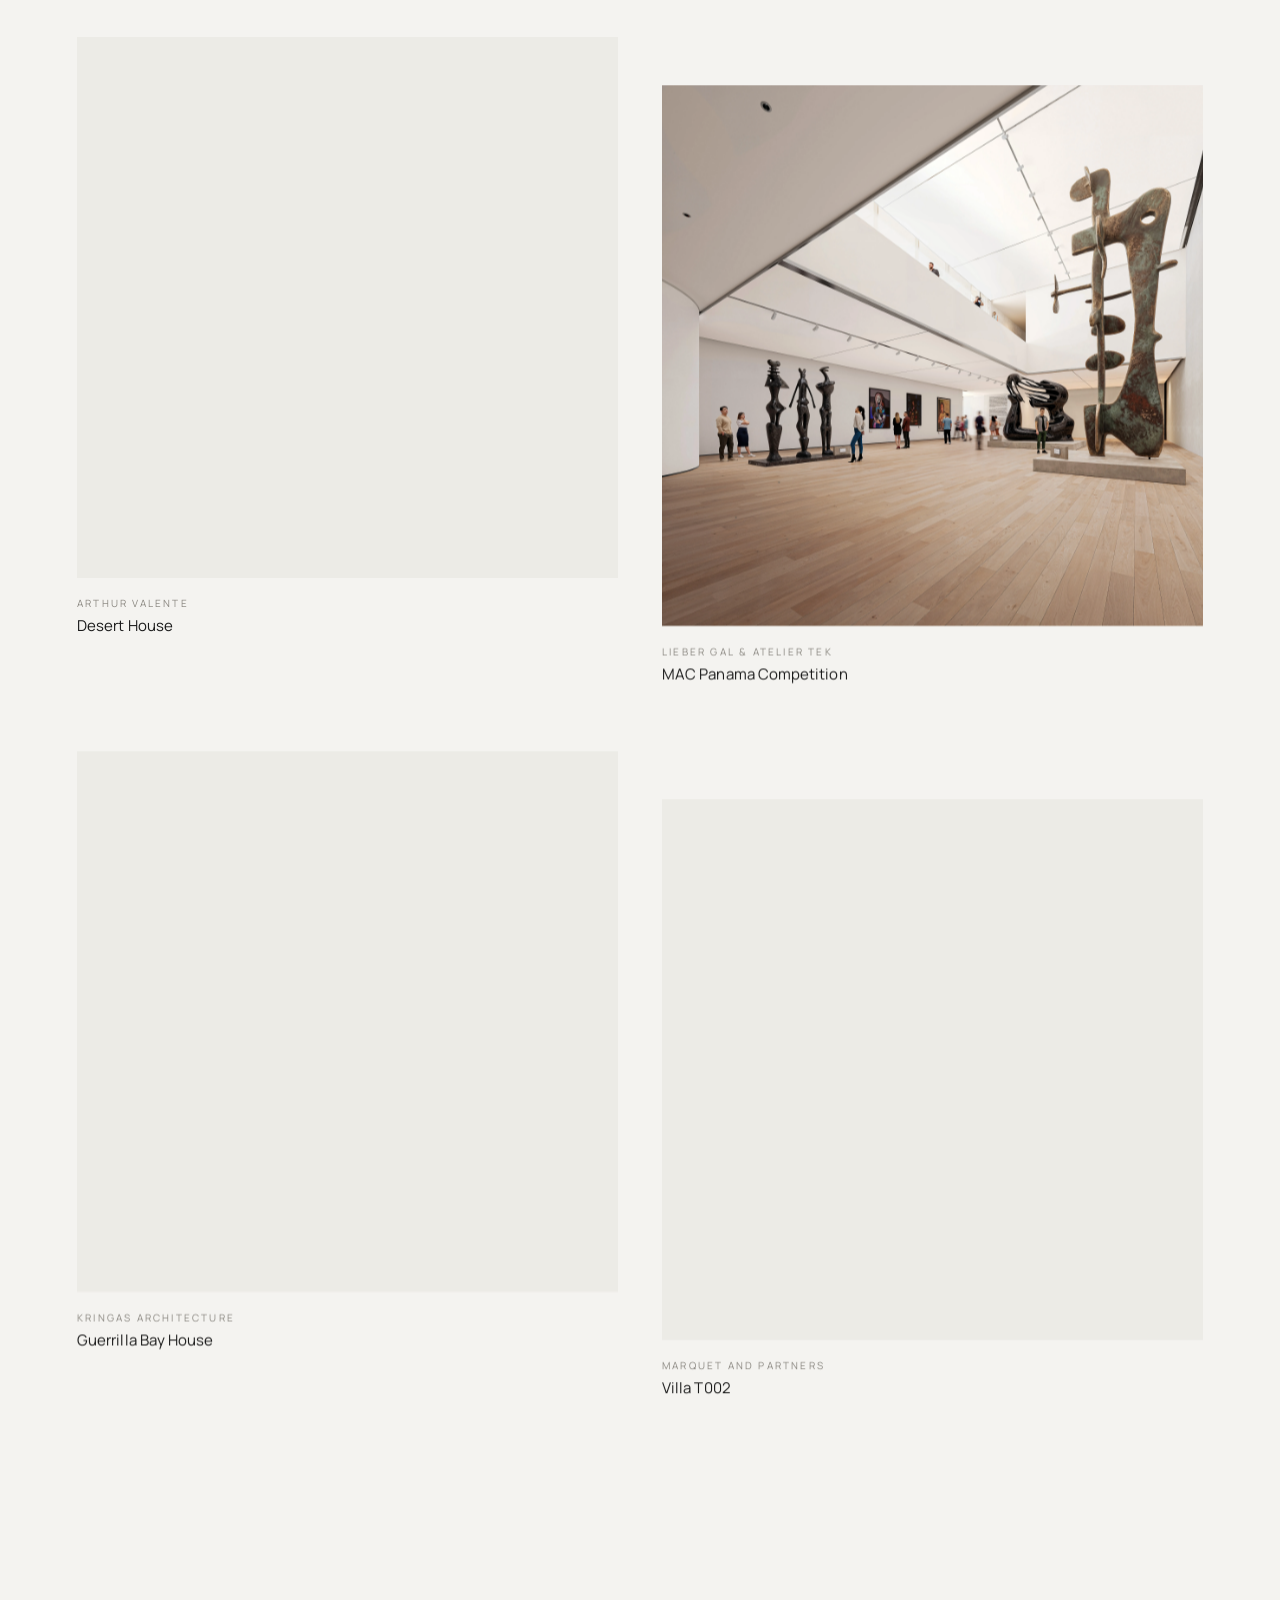
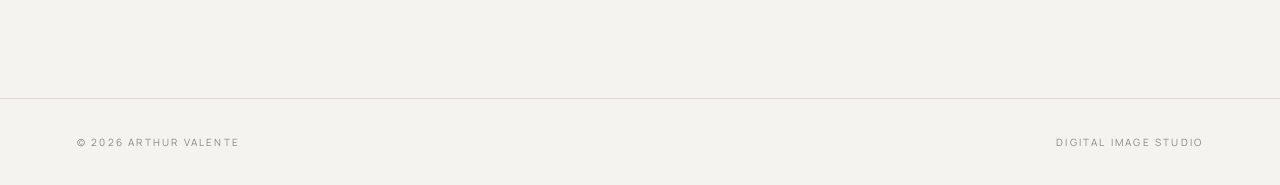
==== commit 96f049b1: "Add Villa T002 (Marquet and Partners, Seto) and refresh 6 hero renders New project: Villa T002 for M" ====
--- a/index.html
+++ b/index.html
@@ -70,7 +70,7 @@
     <span>Digital Image Studio</span>
   </footer>
 
-  <script src="projects.js?v=31"></script>
+  <script src="projects.js?v=33"></script>
   <script src="app.js?v=9"></script>
   <script>
     (function () {
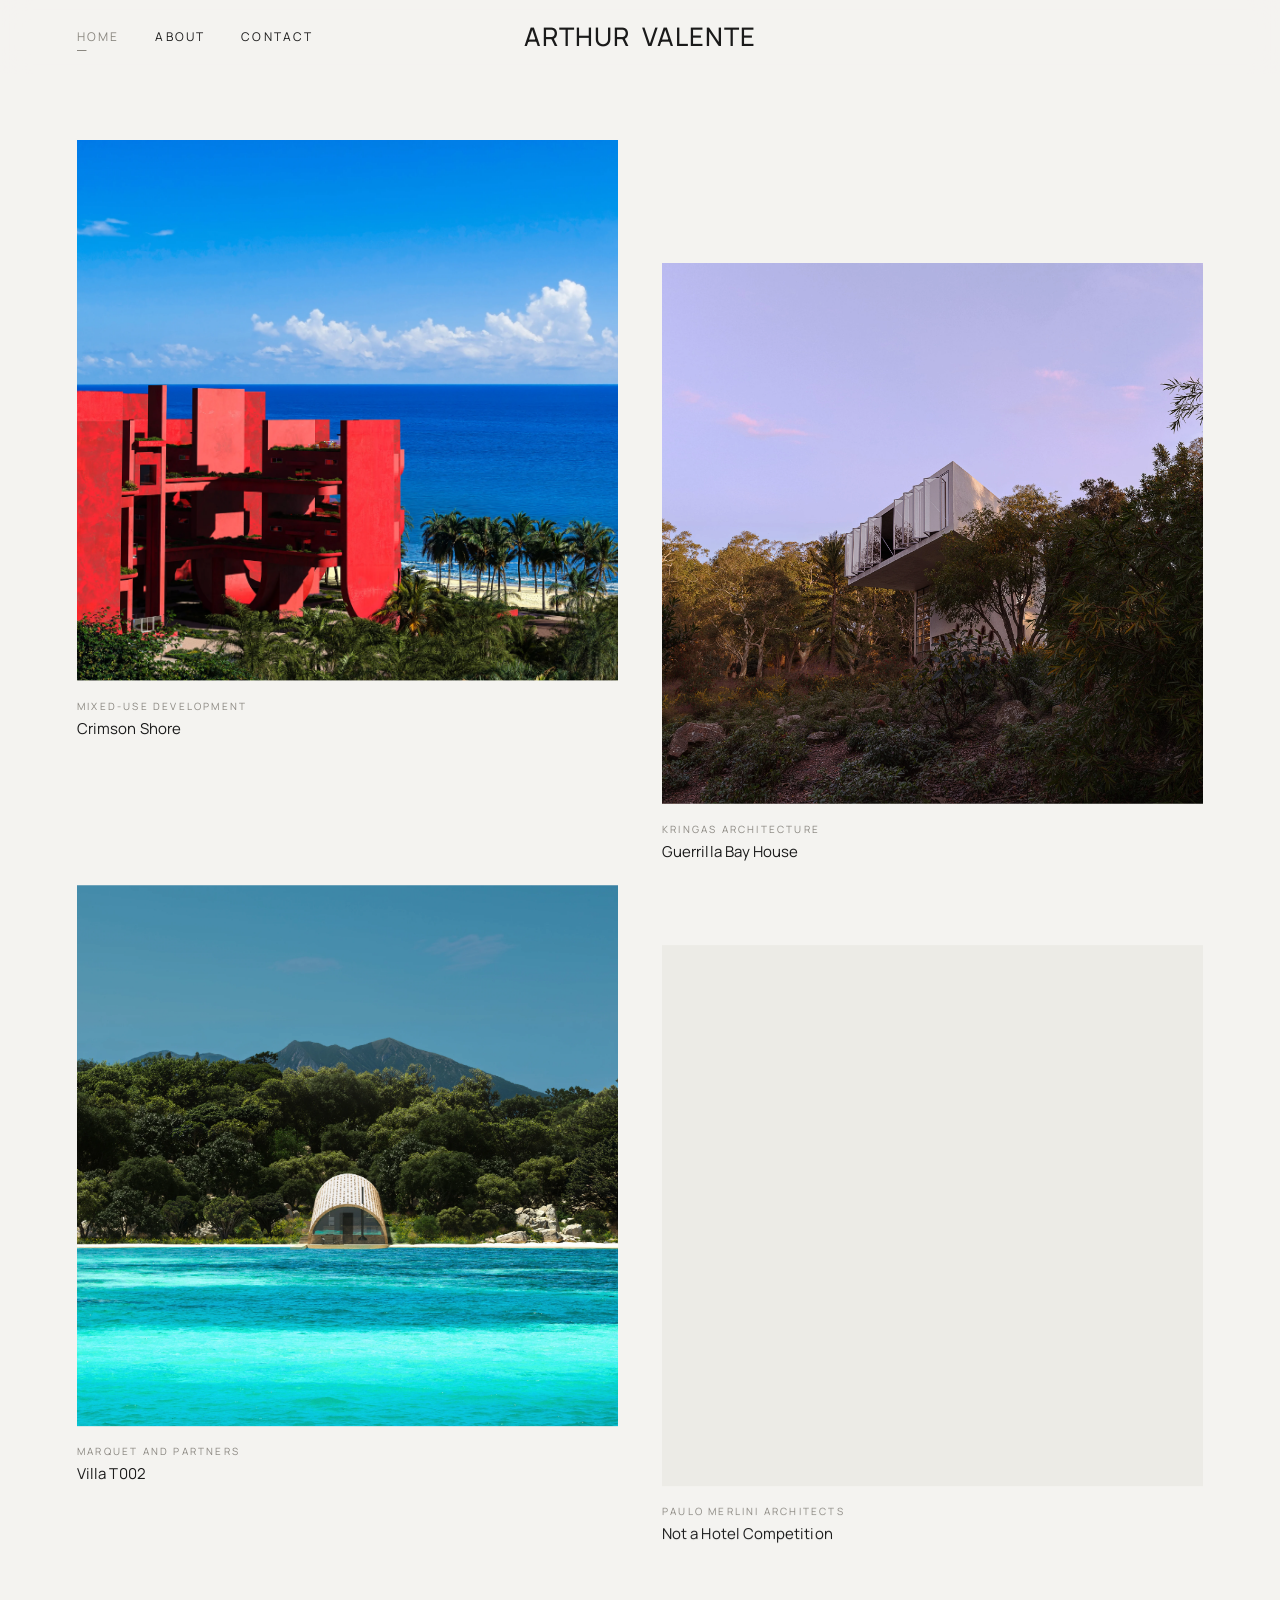
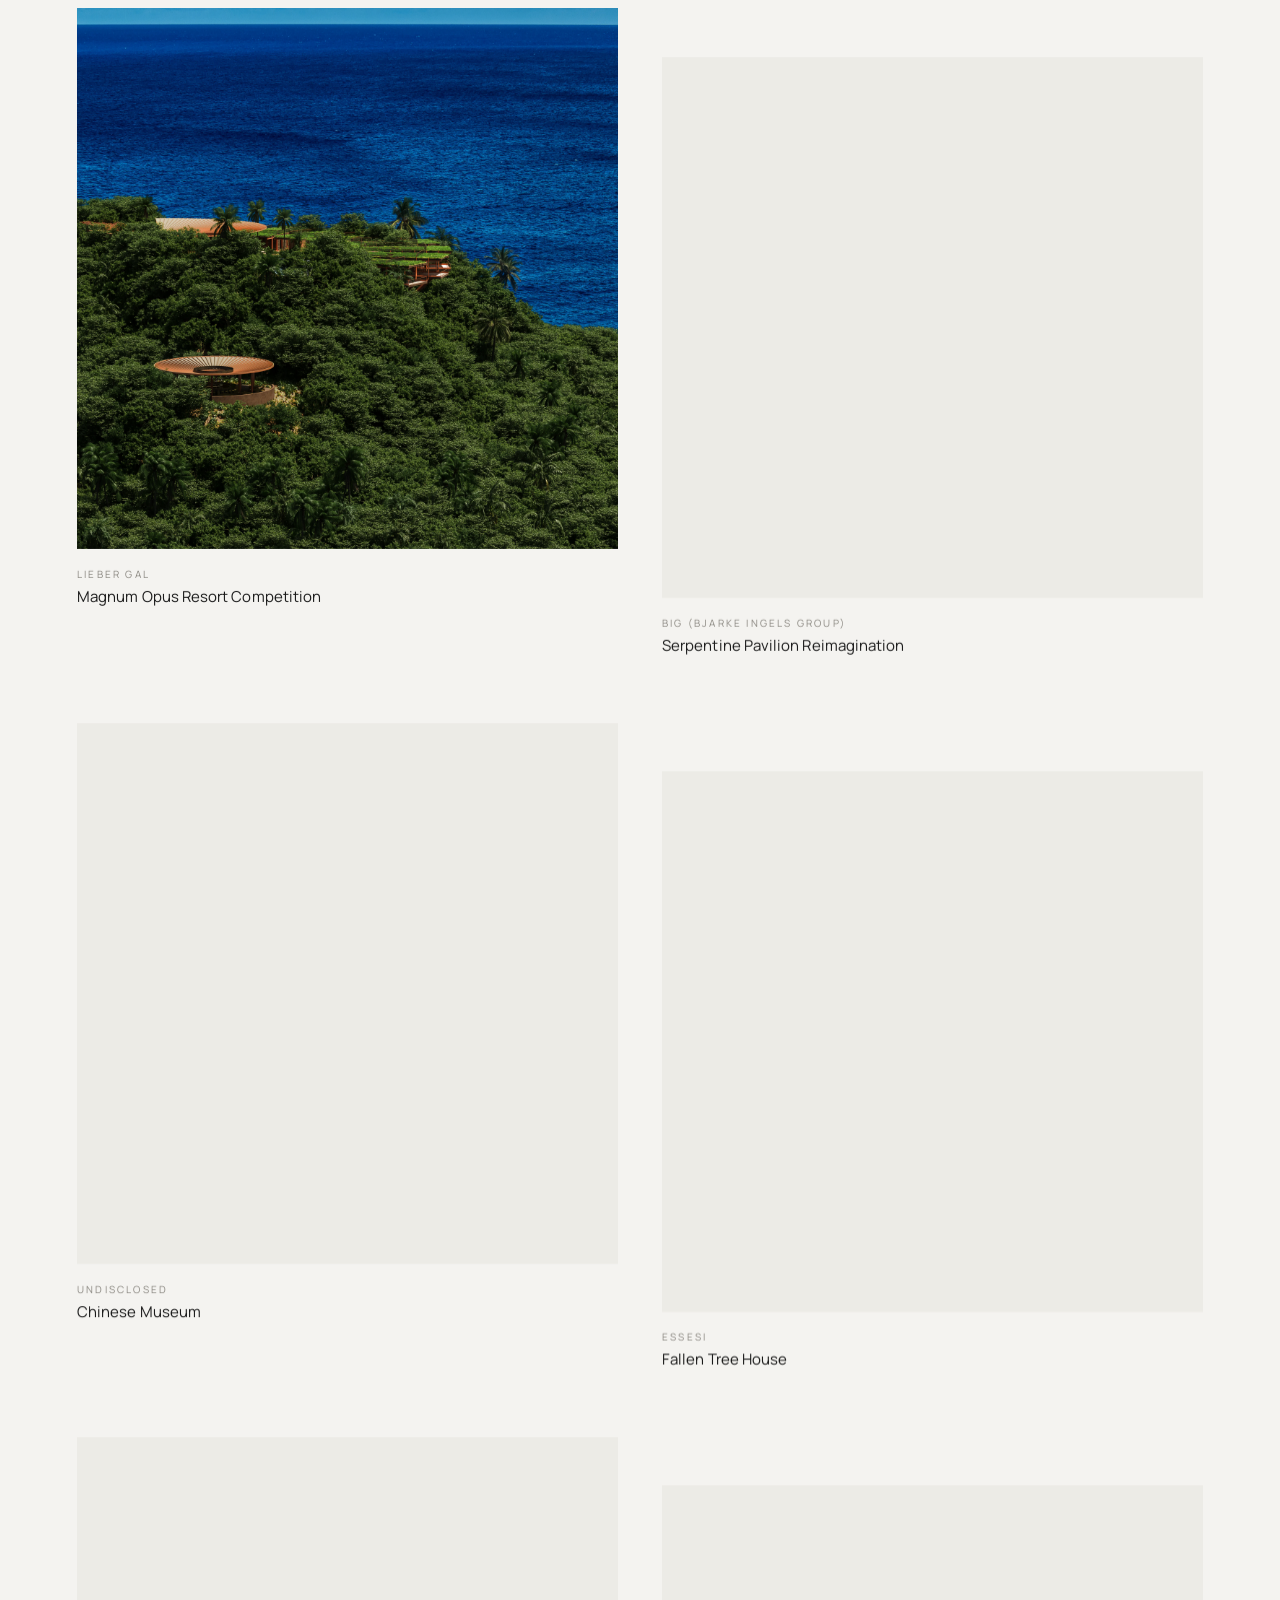
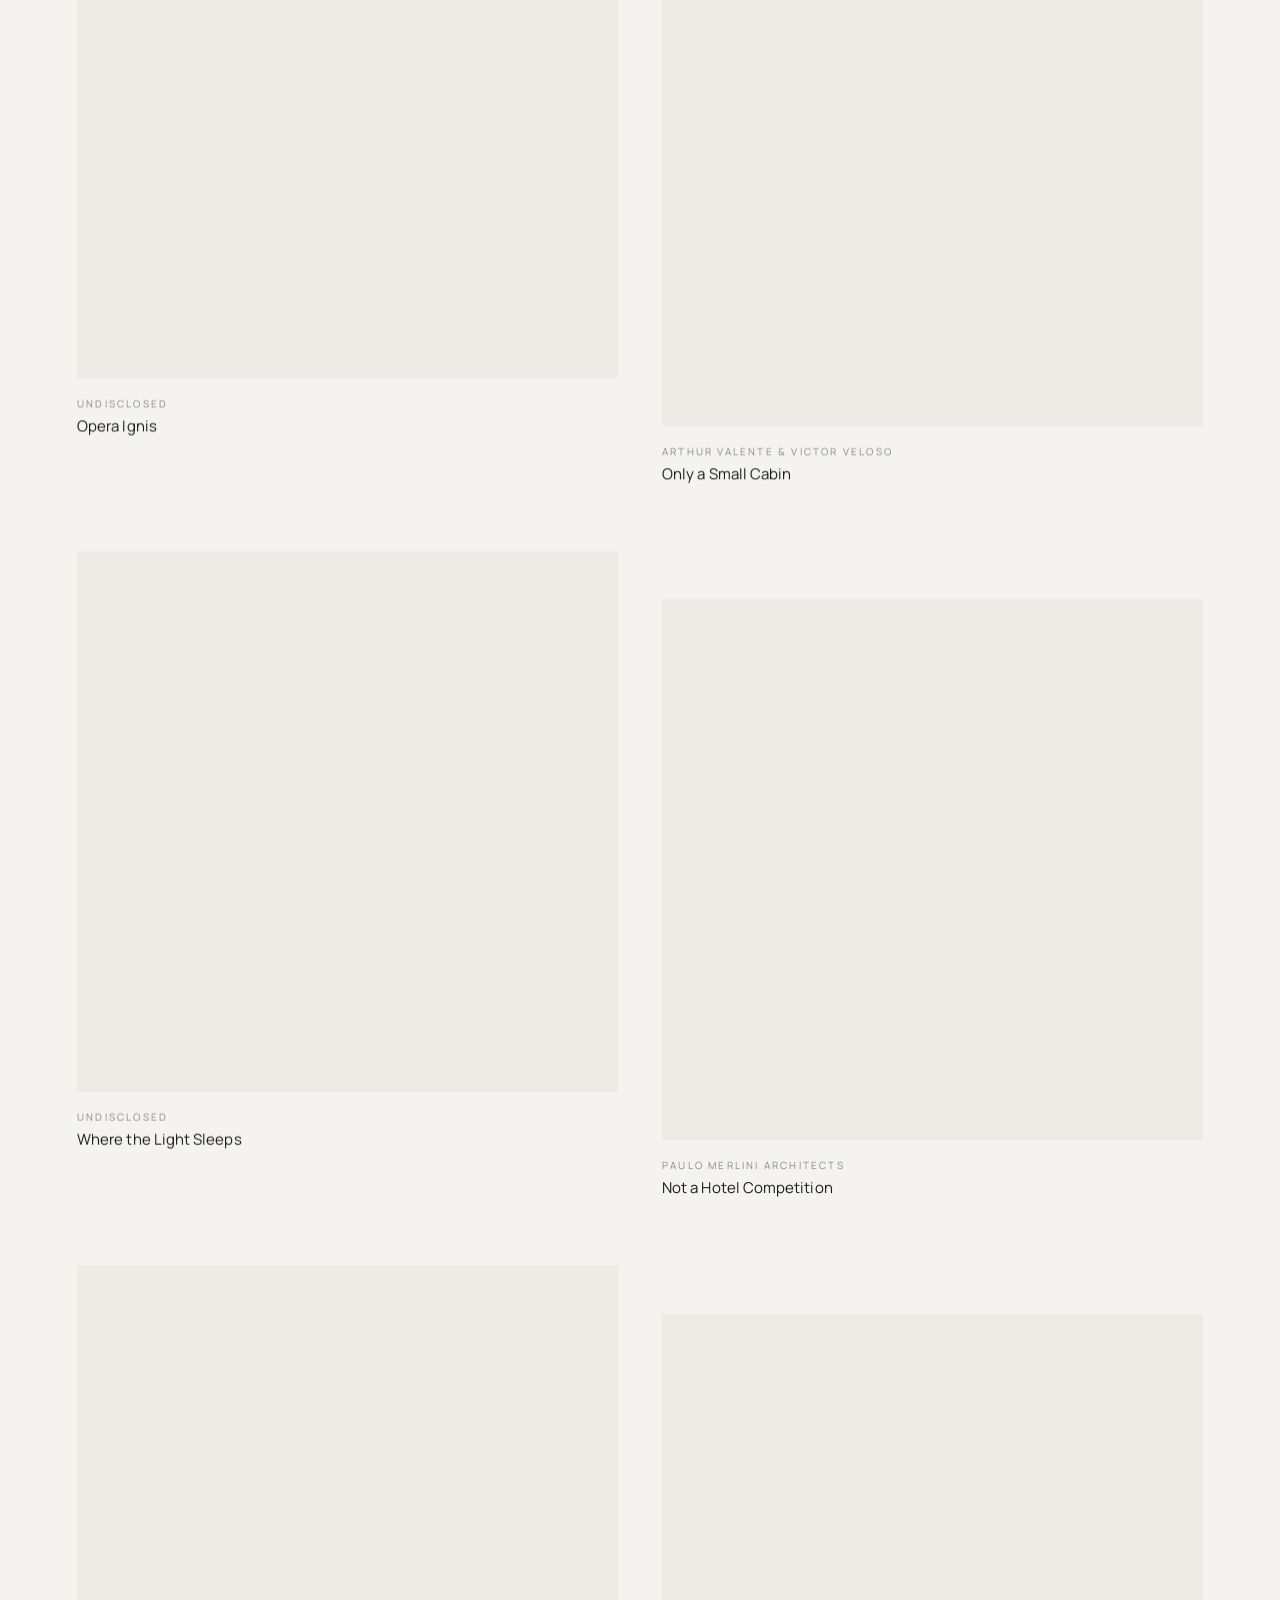
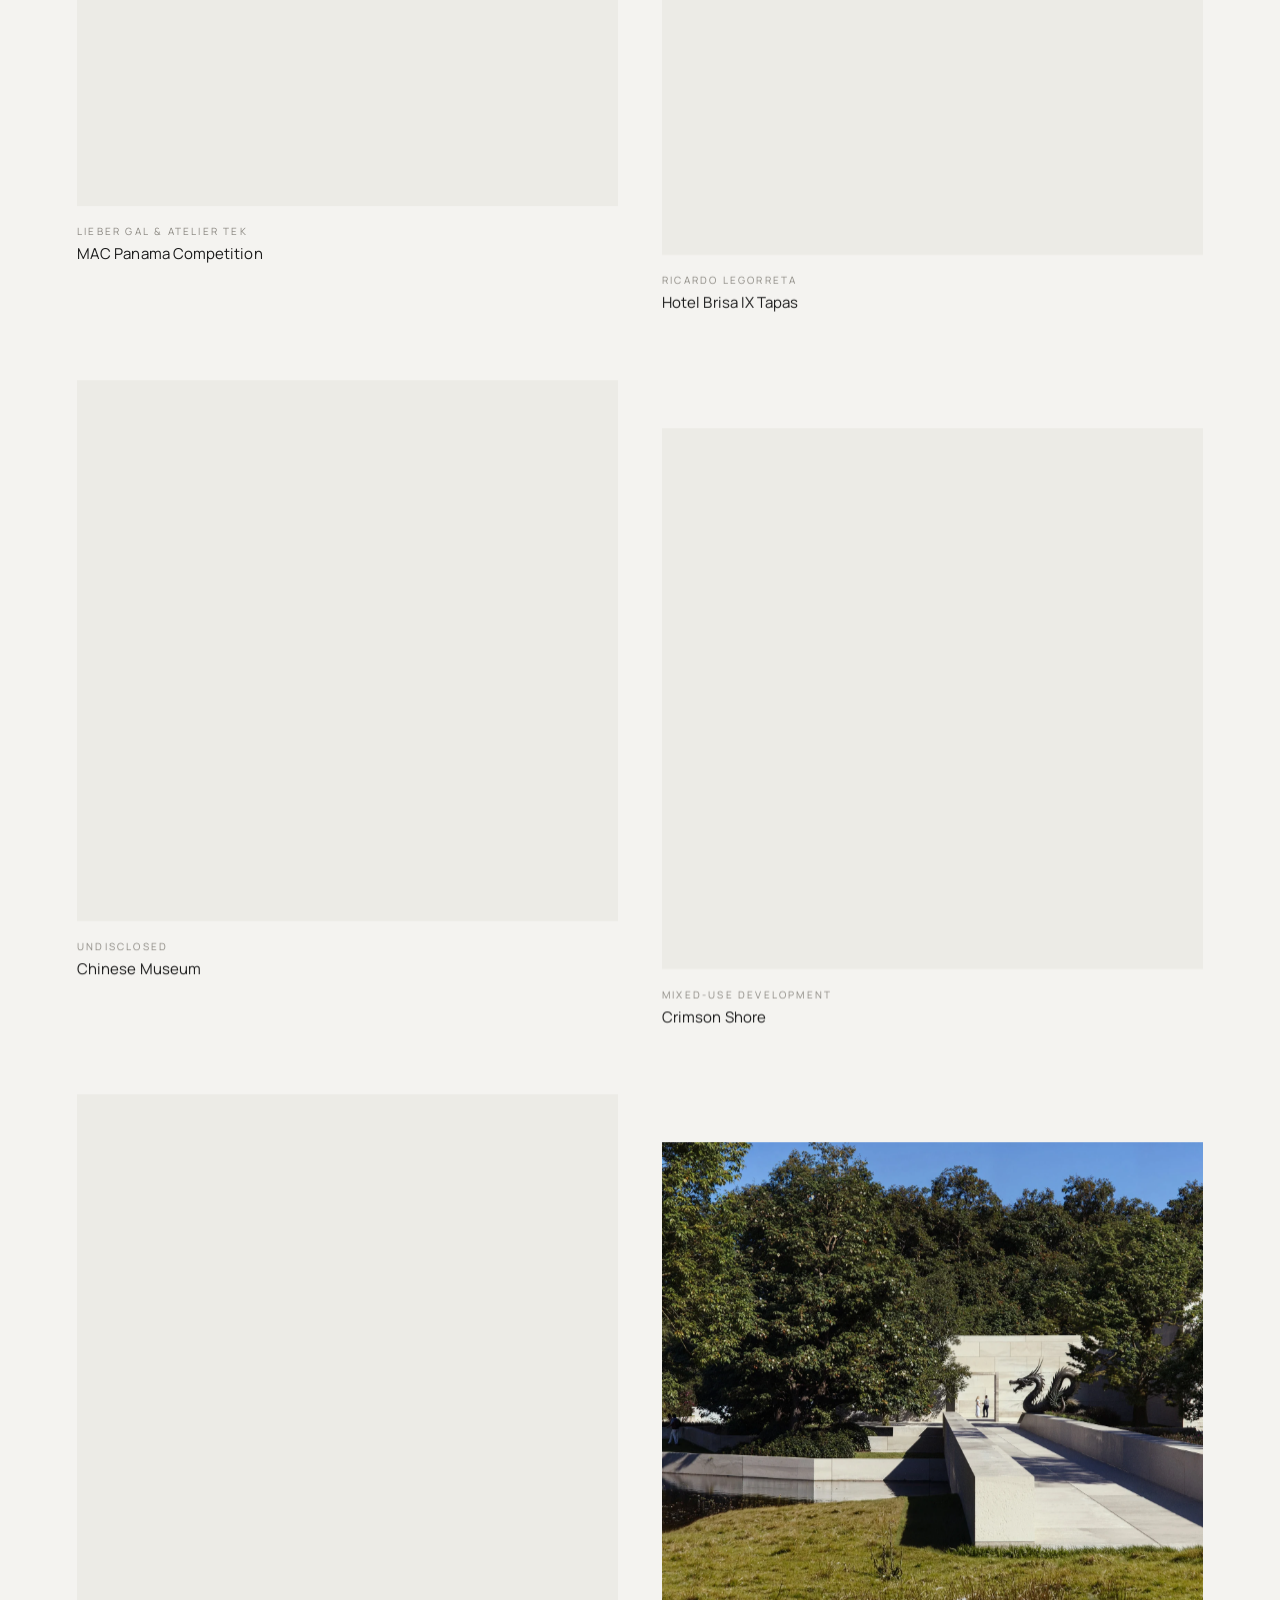
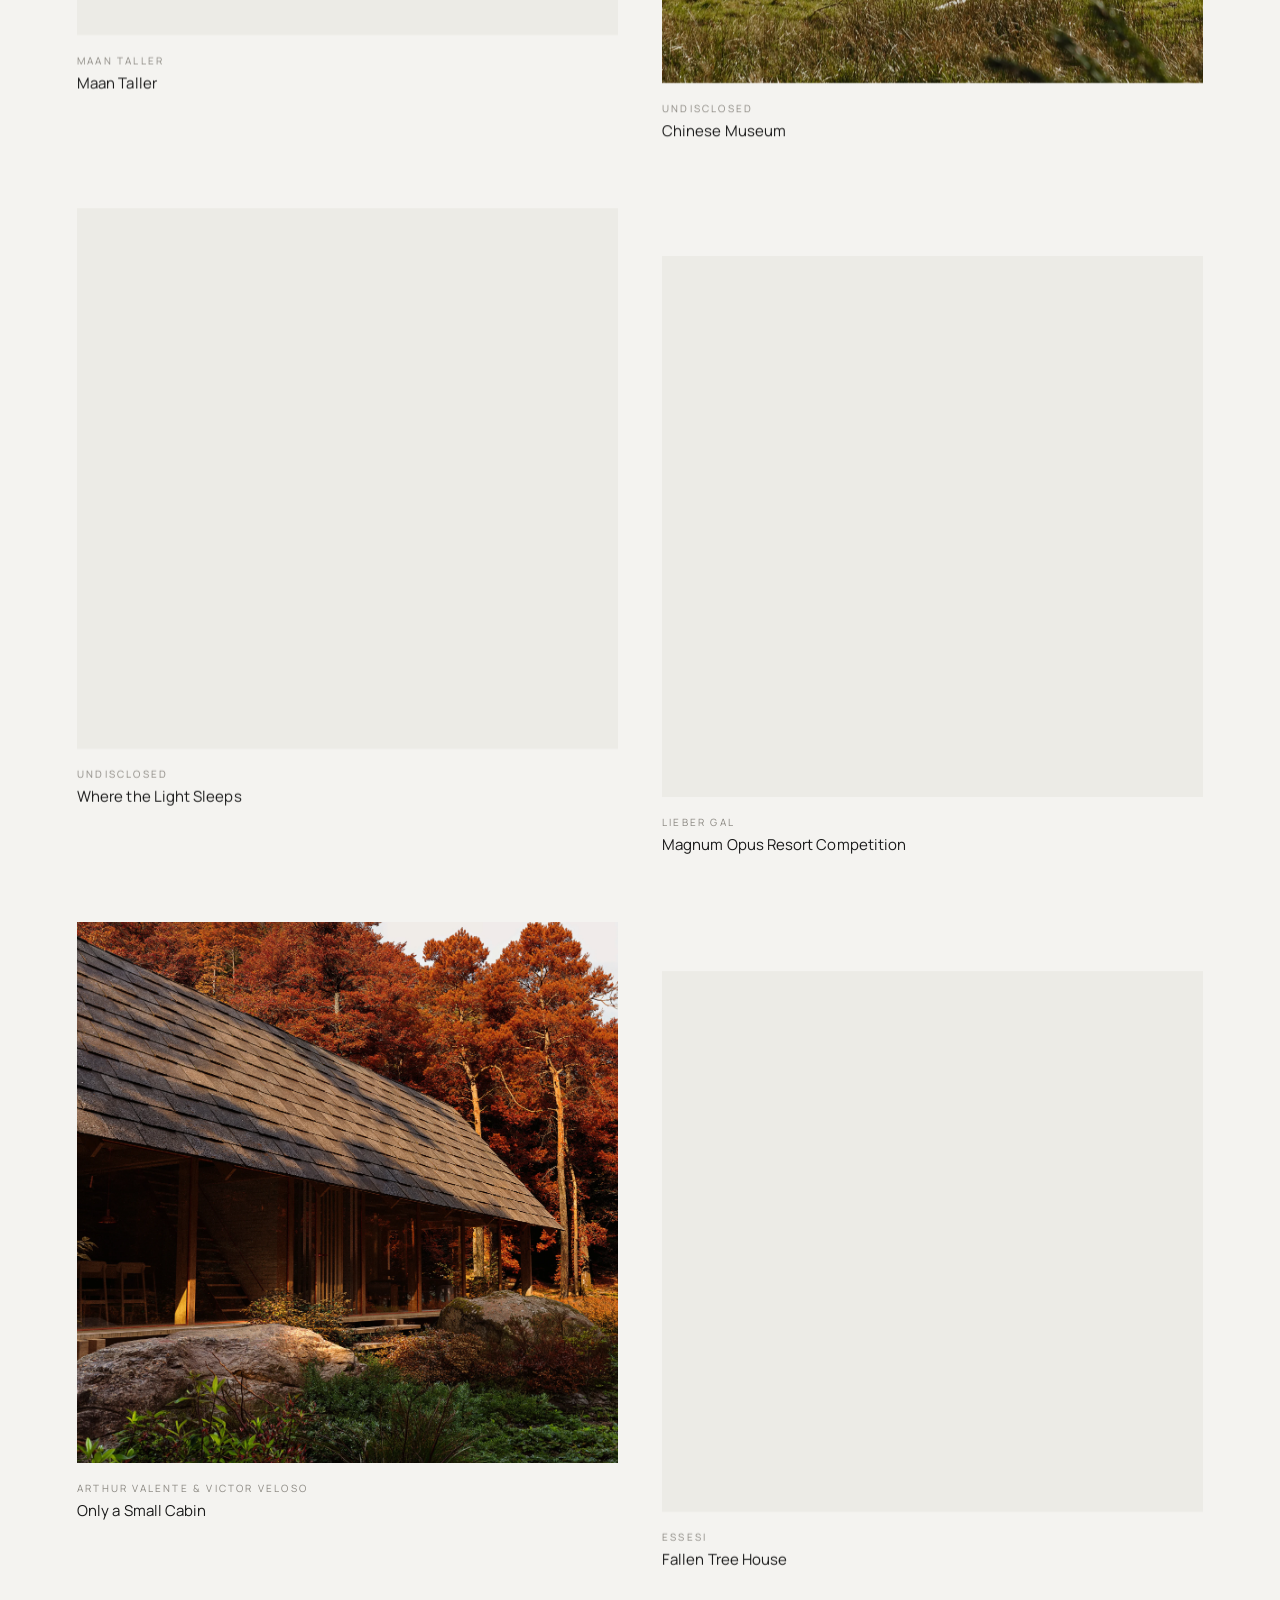
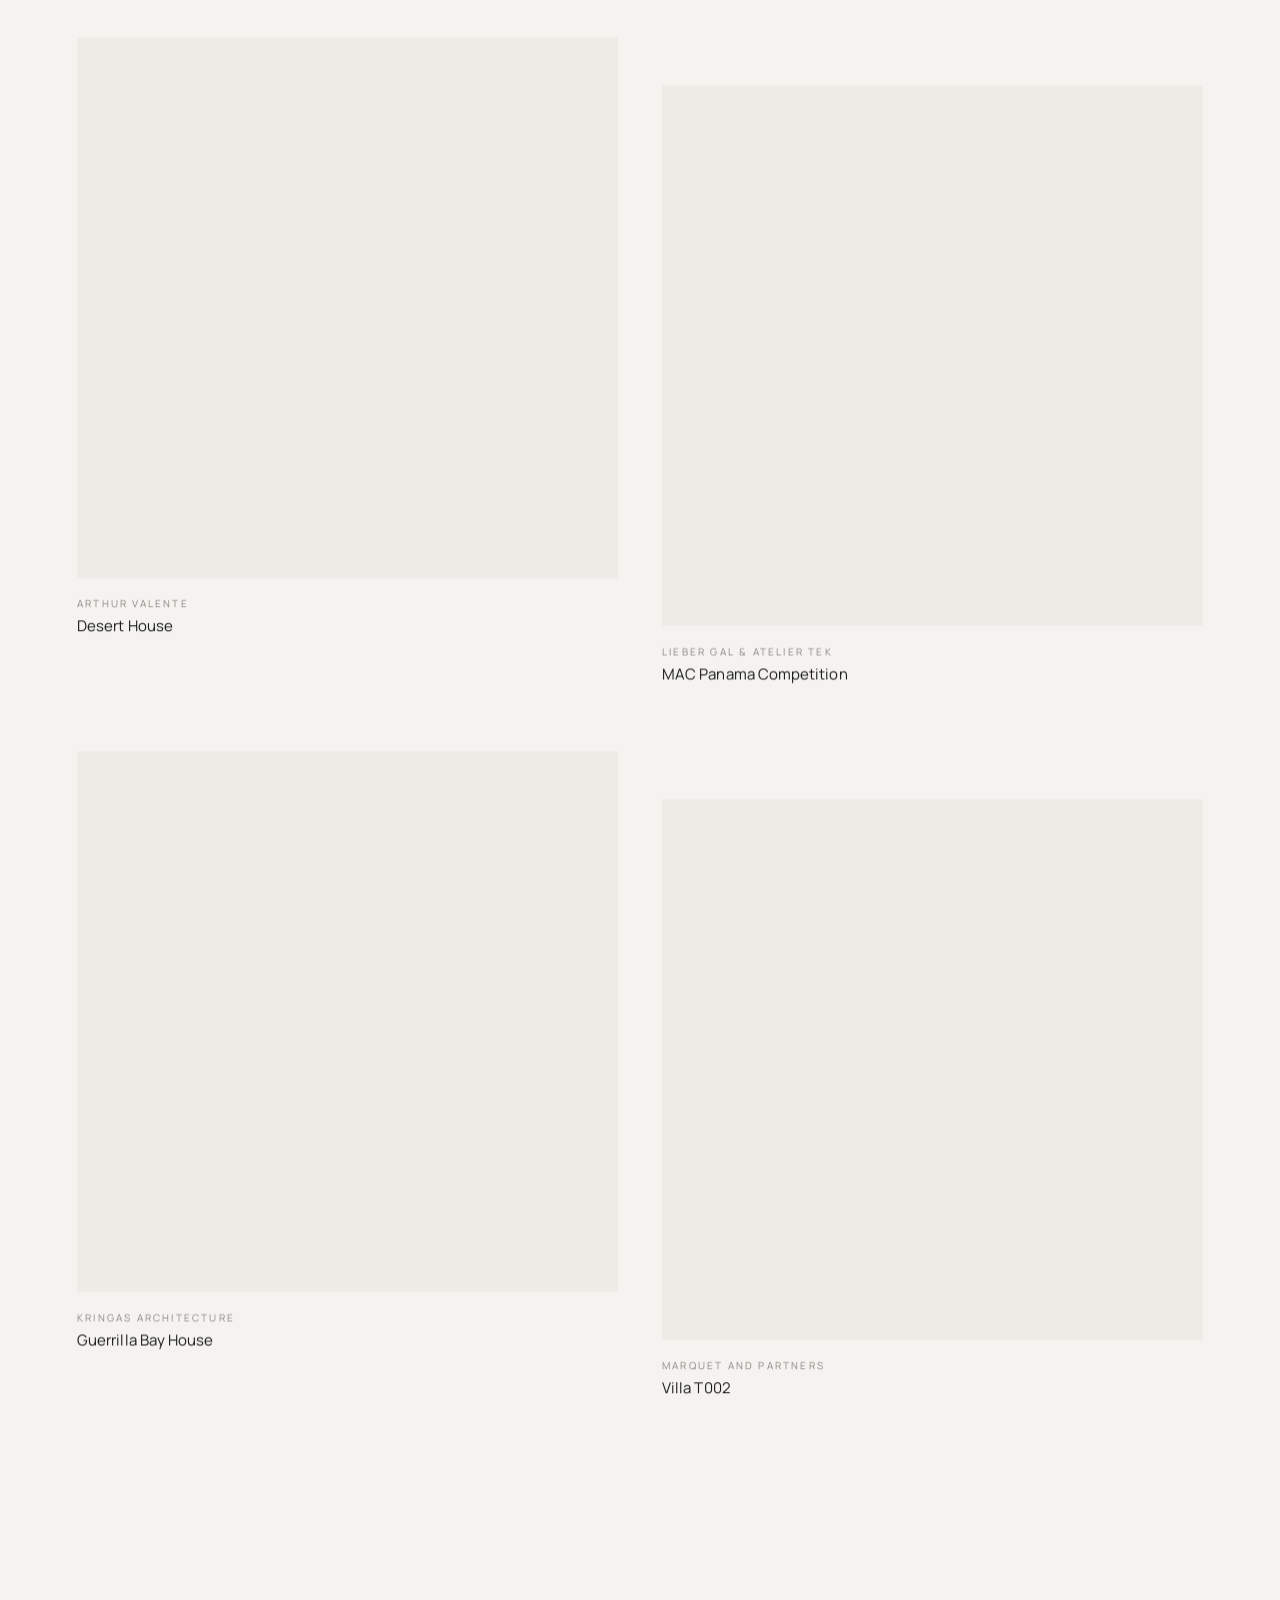
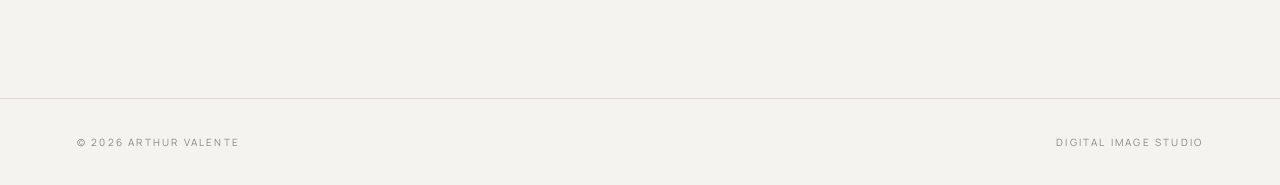
==== commit 9909da02: "Villa T002: add 9 gallery images + accurate description Extended Villa T002 gallery from 2 to 11 ima" ====
--- a/index.html
+++ b/index.html
@@ -70,7 +70,7 @@
     <span>Digital Image Studio</span>
   </footer>
 
-  <script src="projects.js?v=33"></script>
+  <script src="projects.js?v=34"></script>
   <script src="app.js?v=9"></script>
   <script>
     (function () {
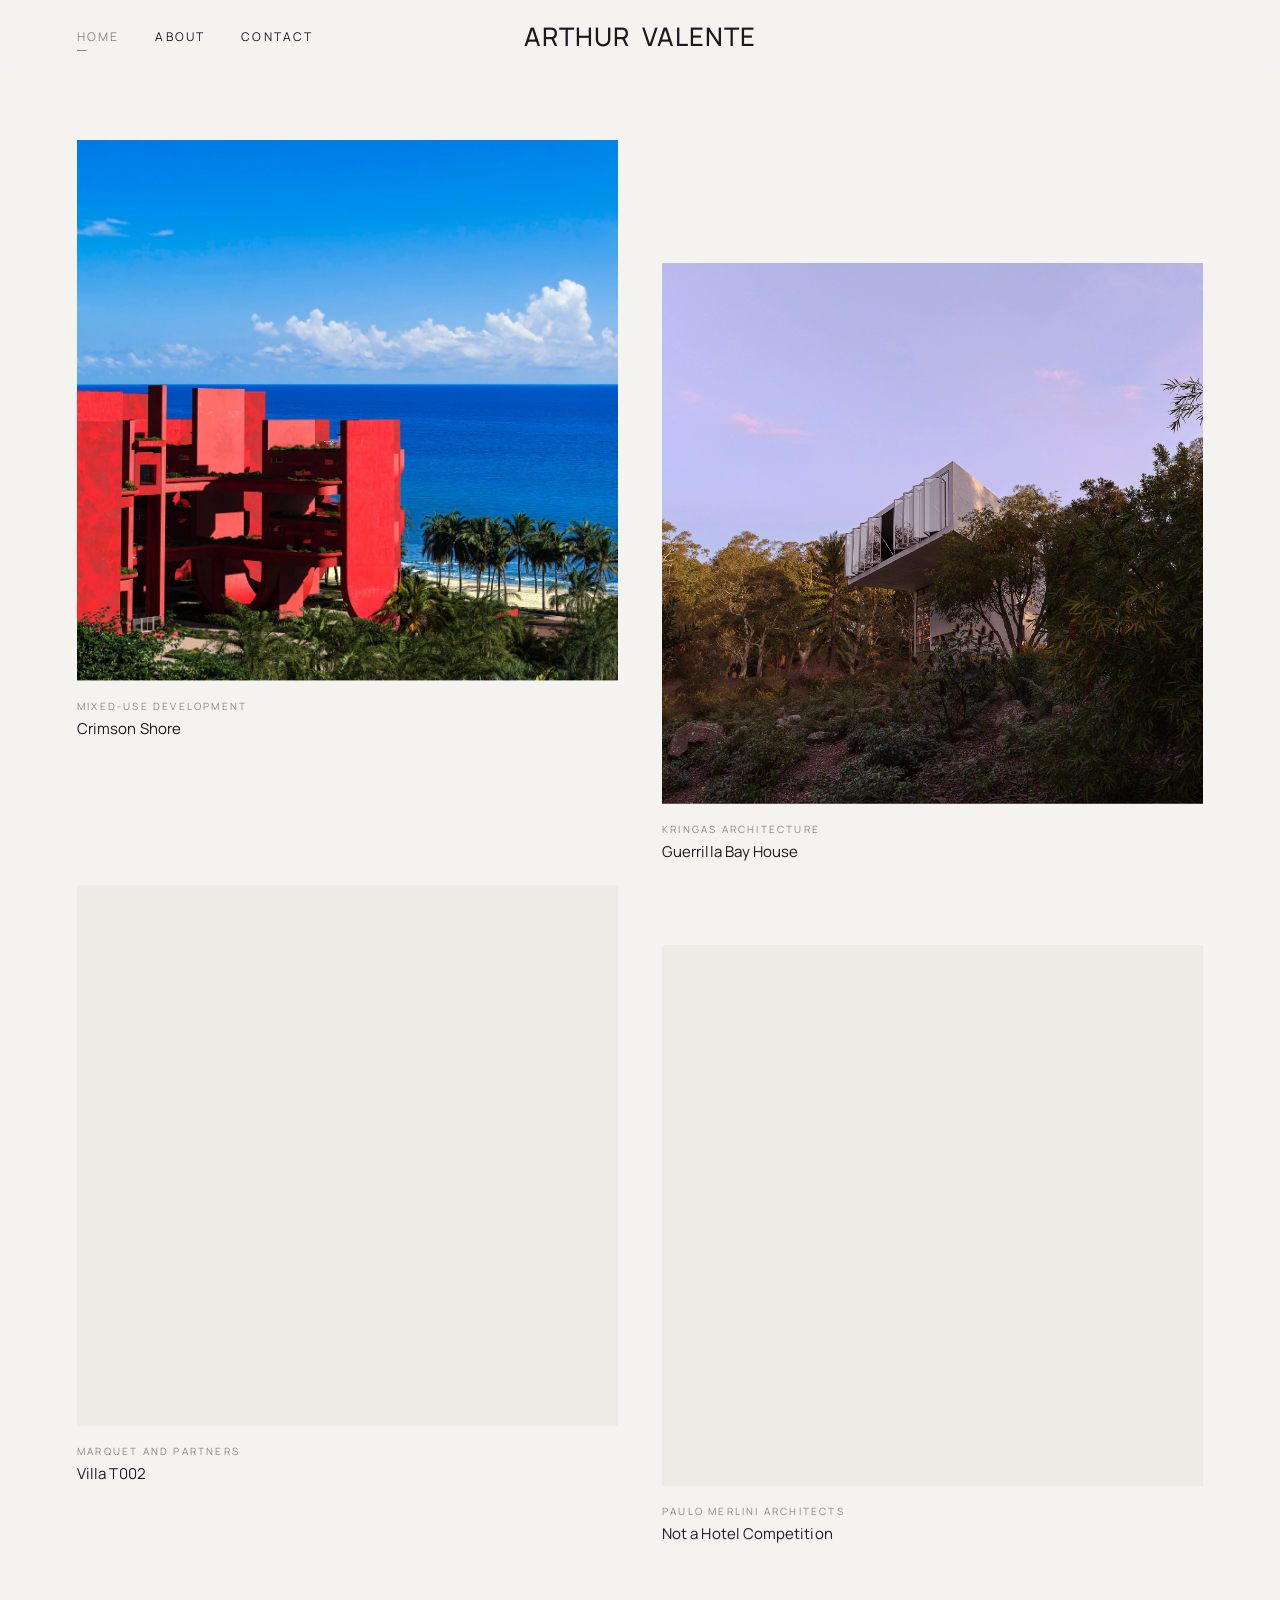
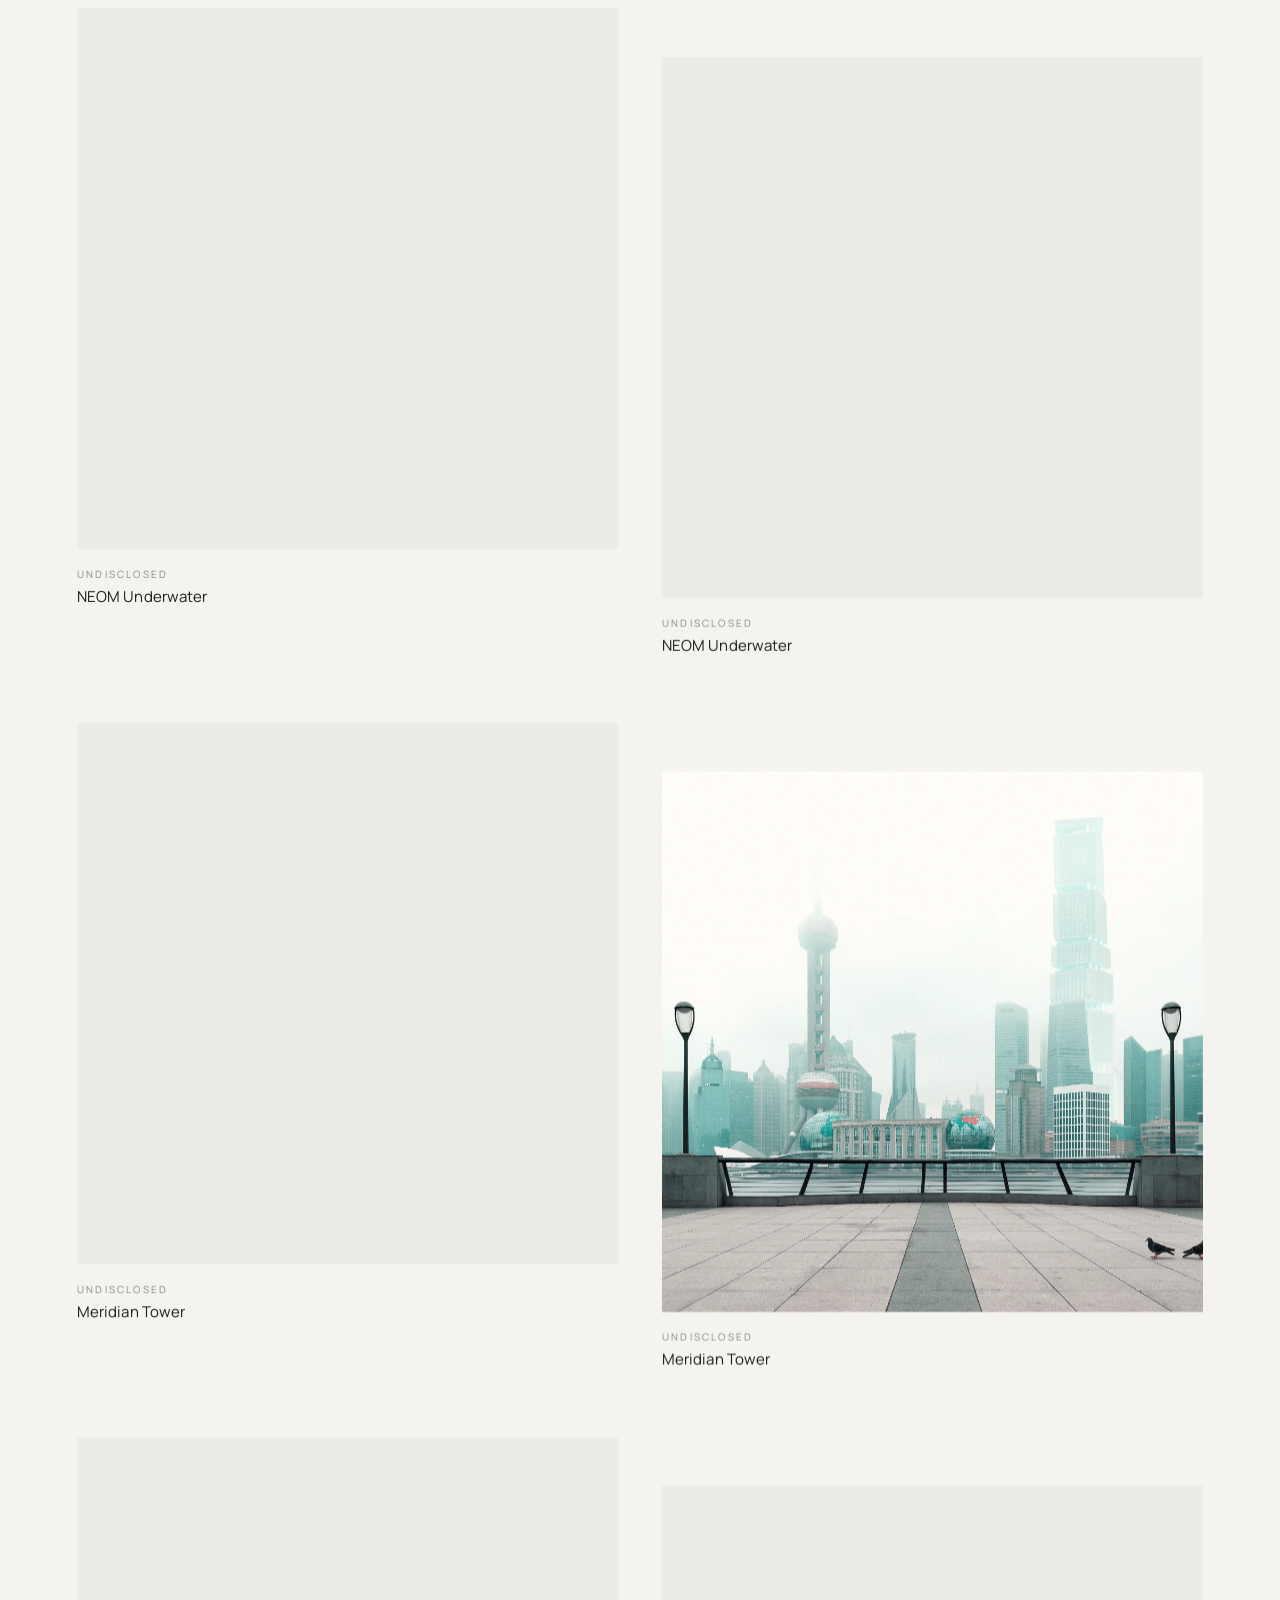
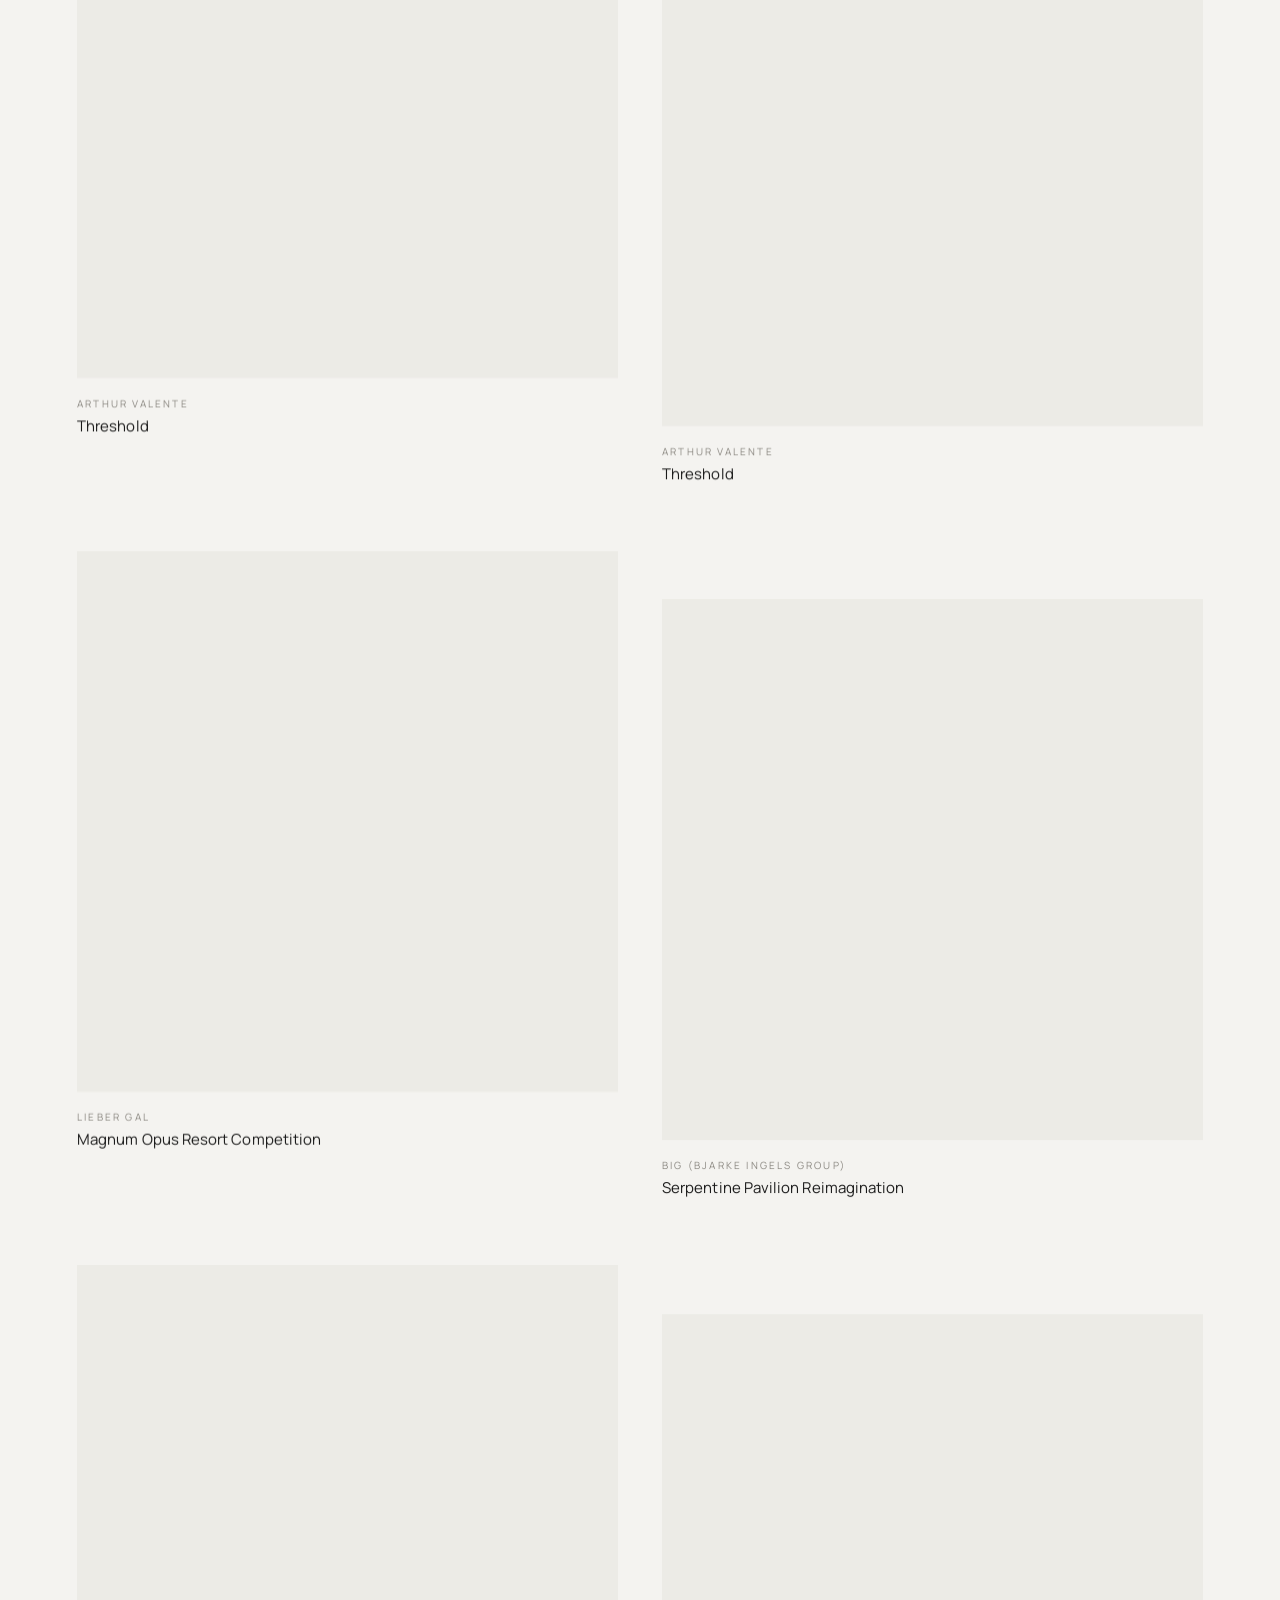
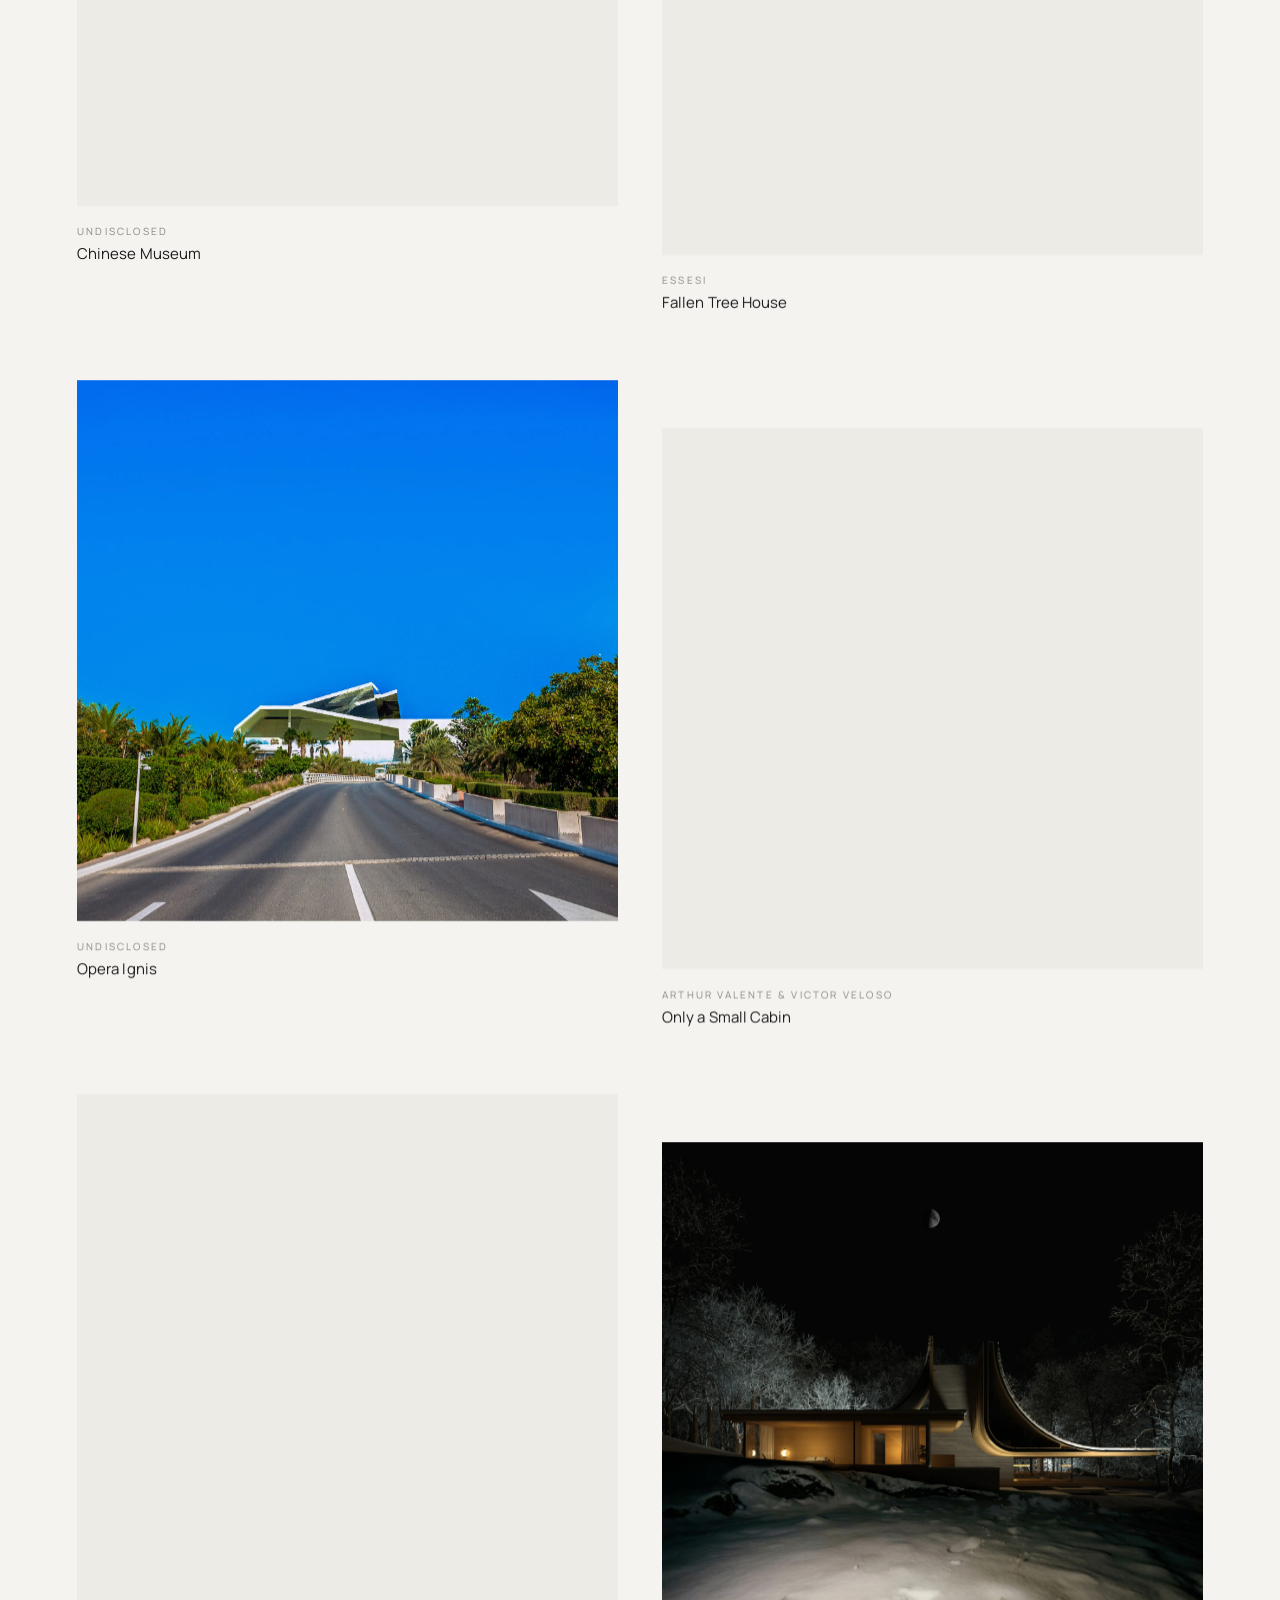
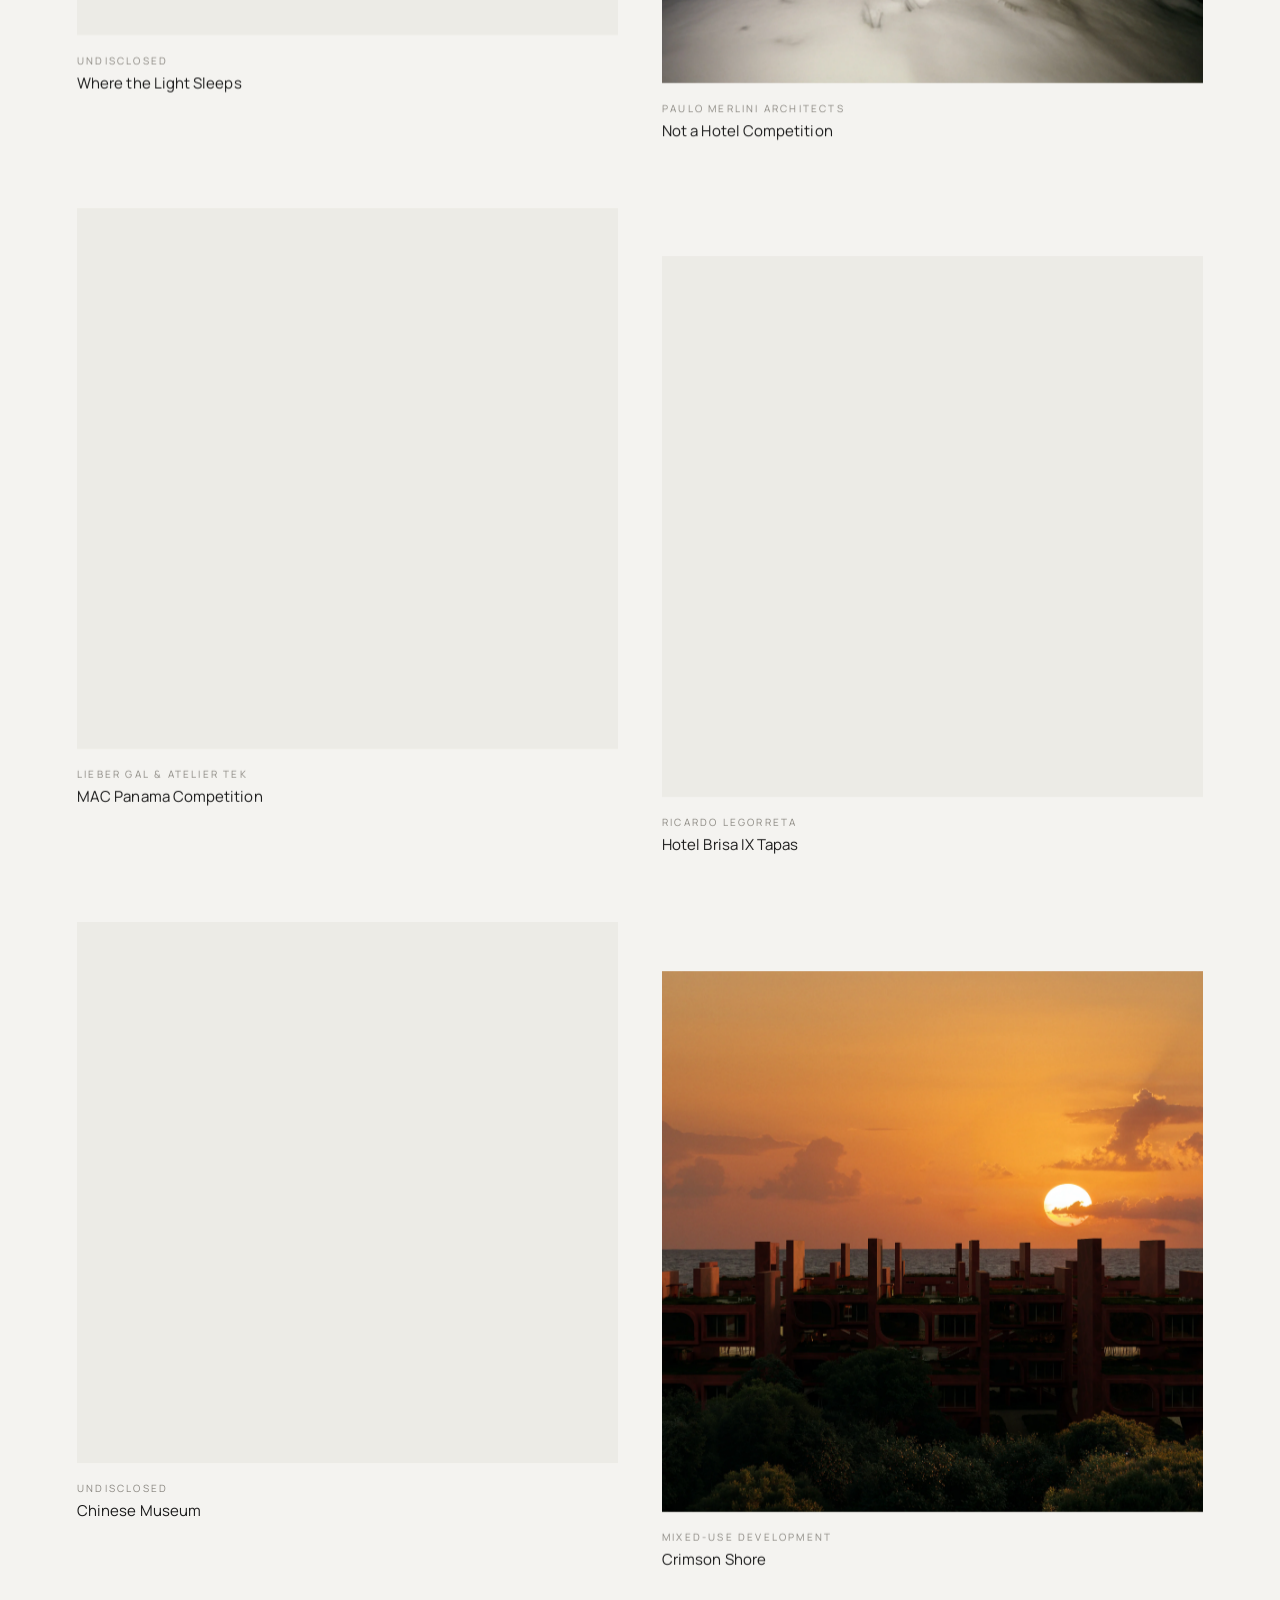
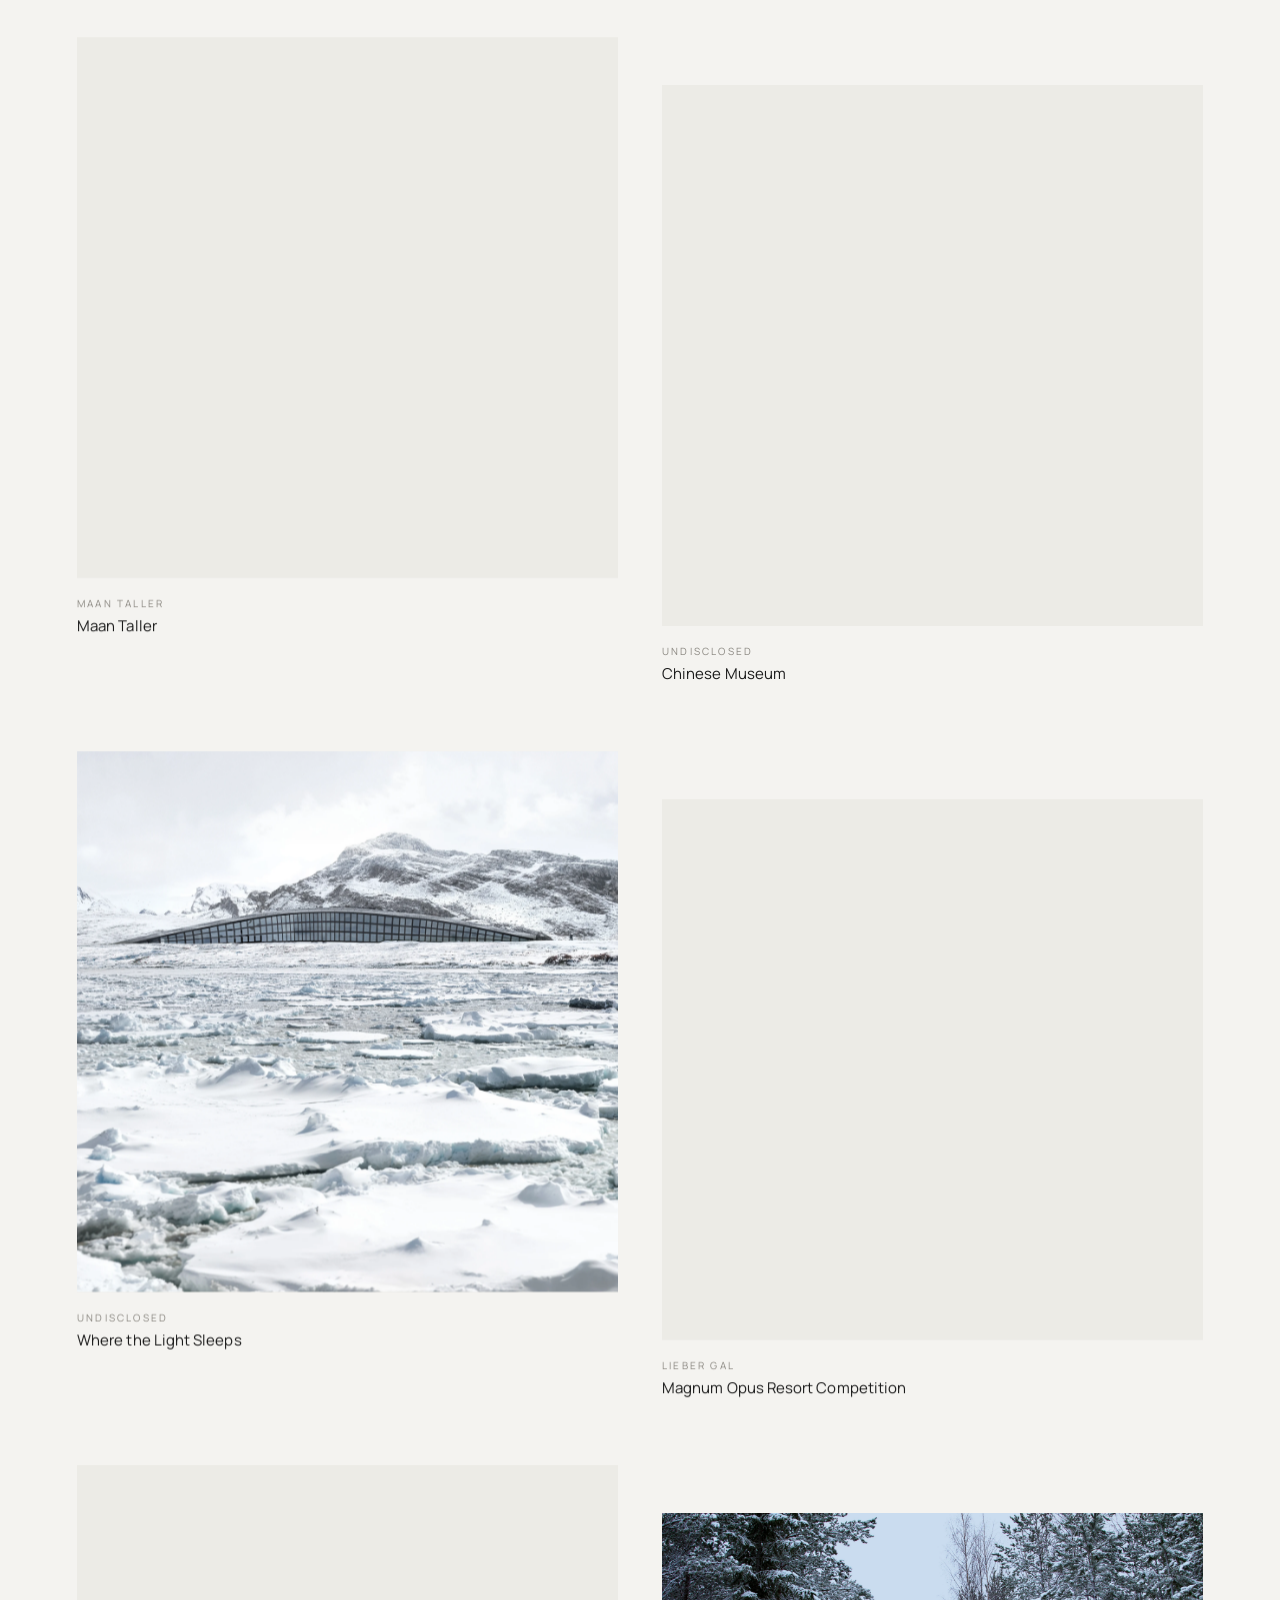
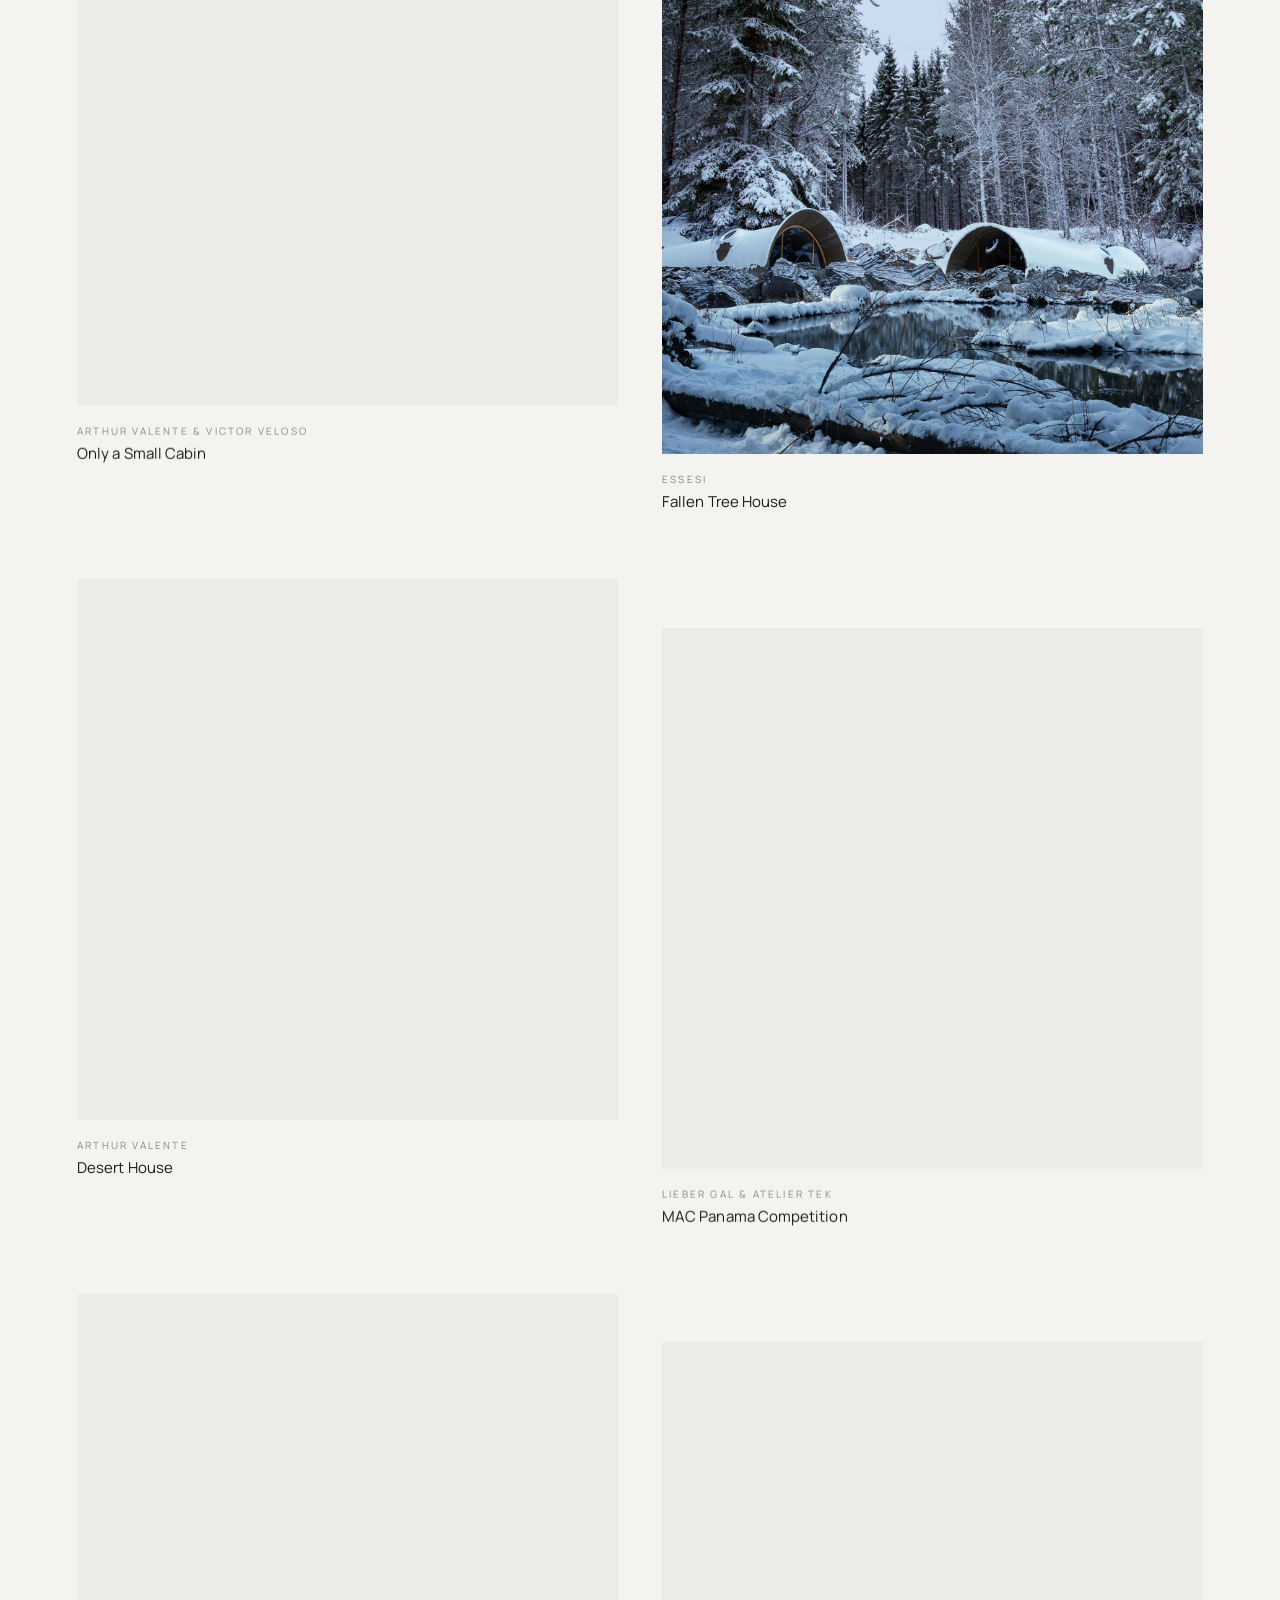
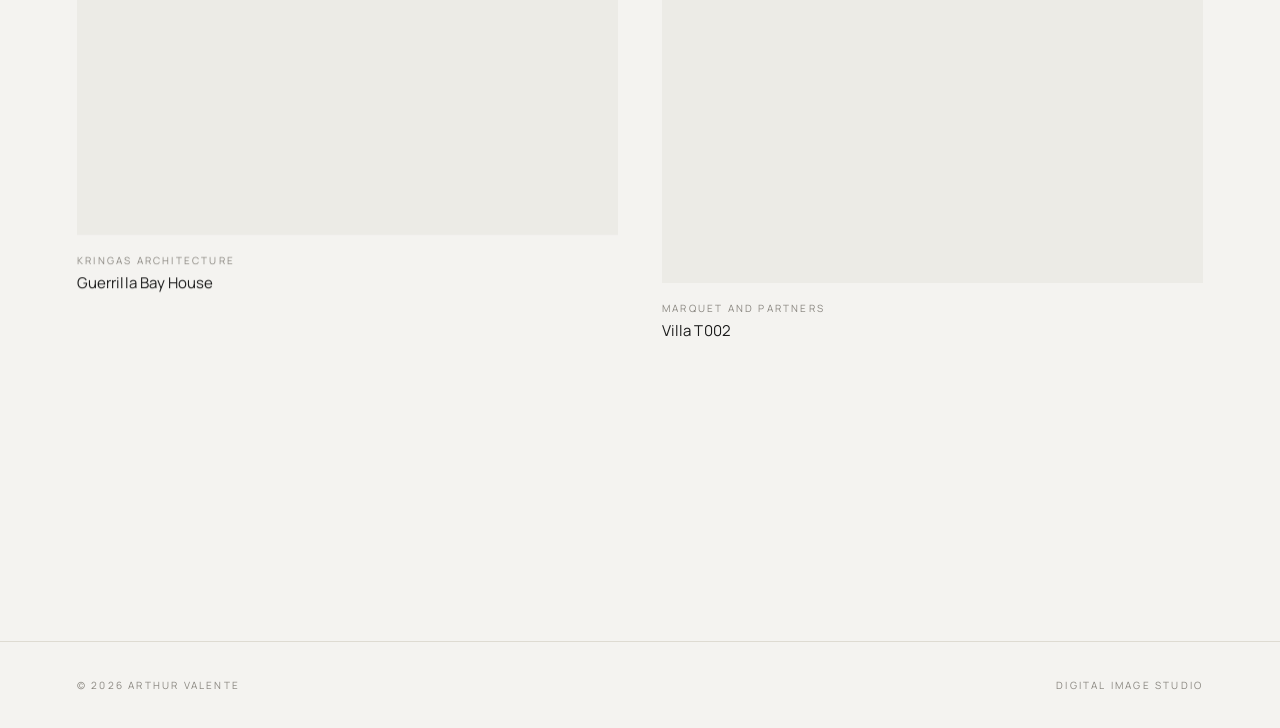
==== commit 333d369e: "Add 3 new projects: NEOM Underwater, Meridian Tower, Threshold Three new projects added at the top-m" ====
--- a/index.html
+++ b/index.html
@@ -70,7 +70,7 @@
     <span>Digital Image Studio</span>
   </footer>
 
-  <script src="projects.js?v=34"></script>
+  <script src="projects.js?v=35"></script>
   <script src="app.js?v=9"></script>
   <script>
     (function () {
